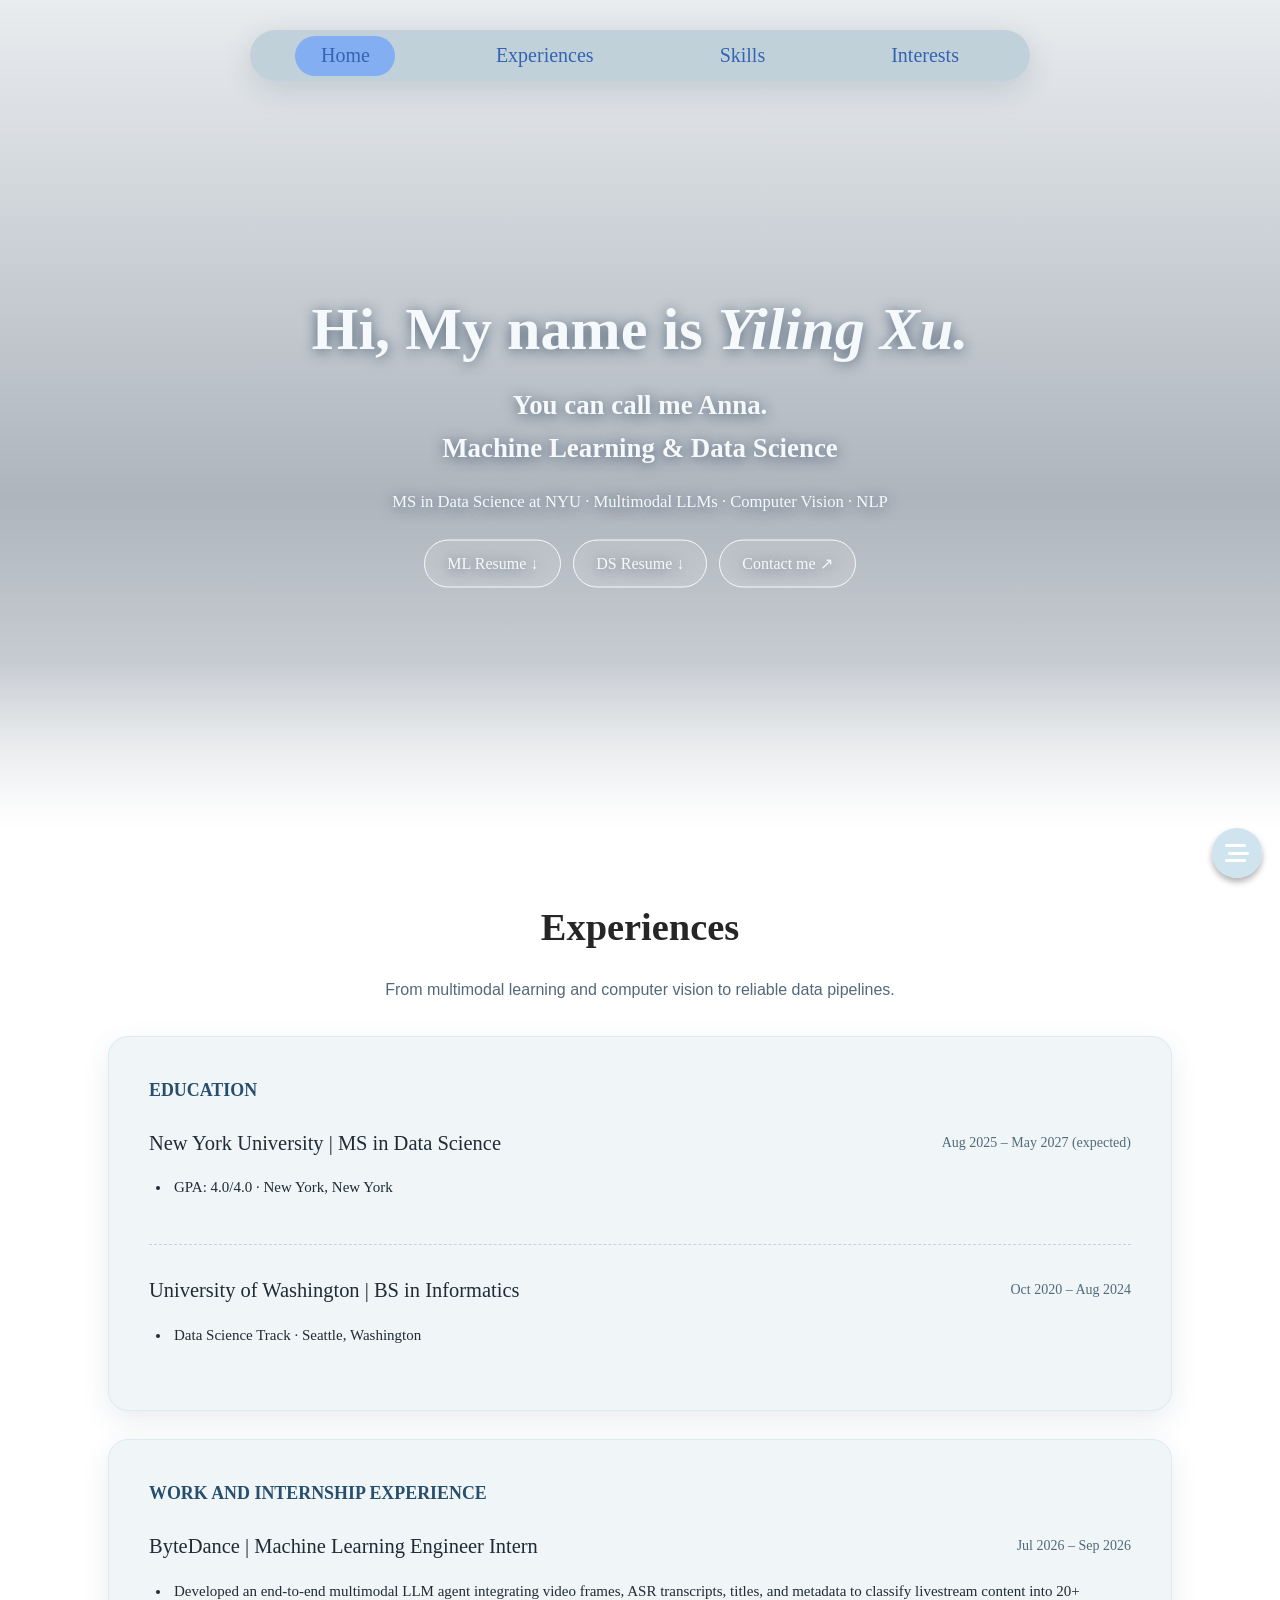
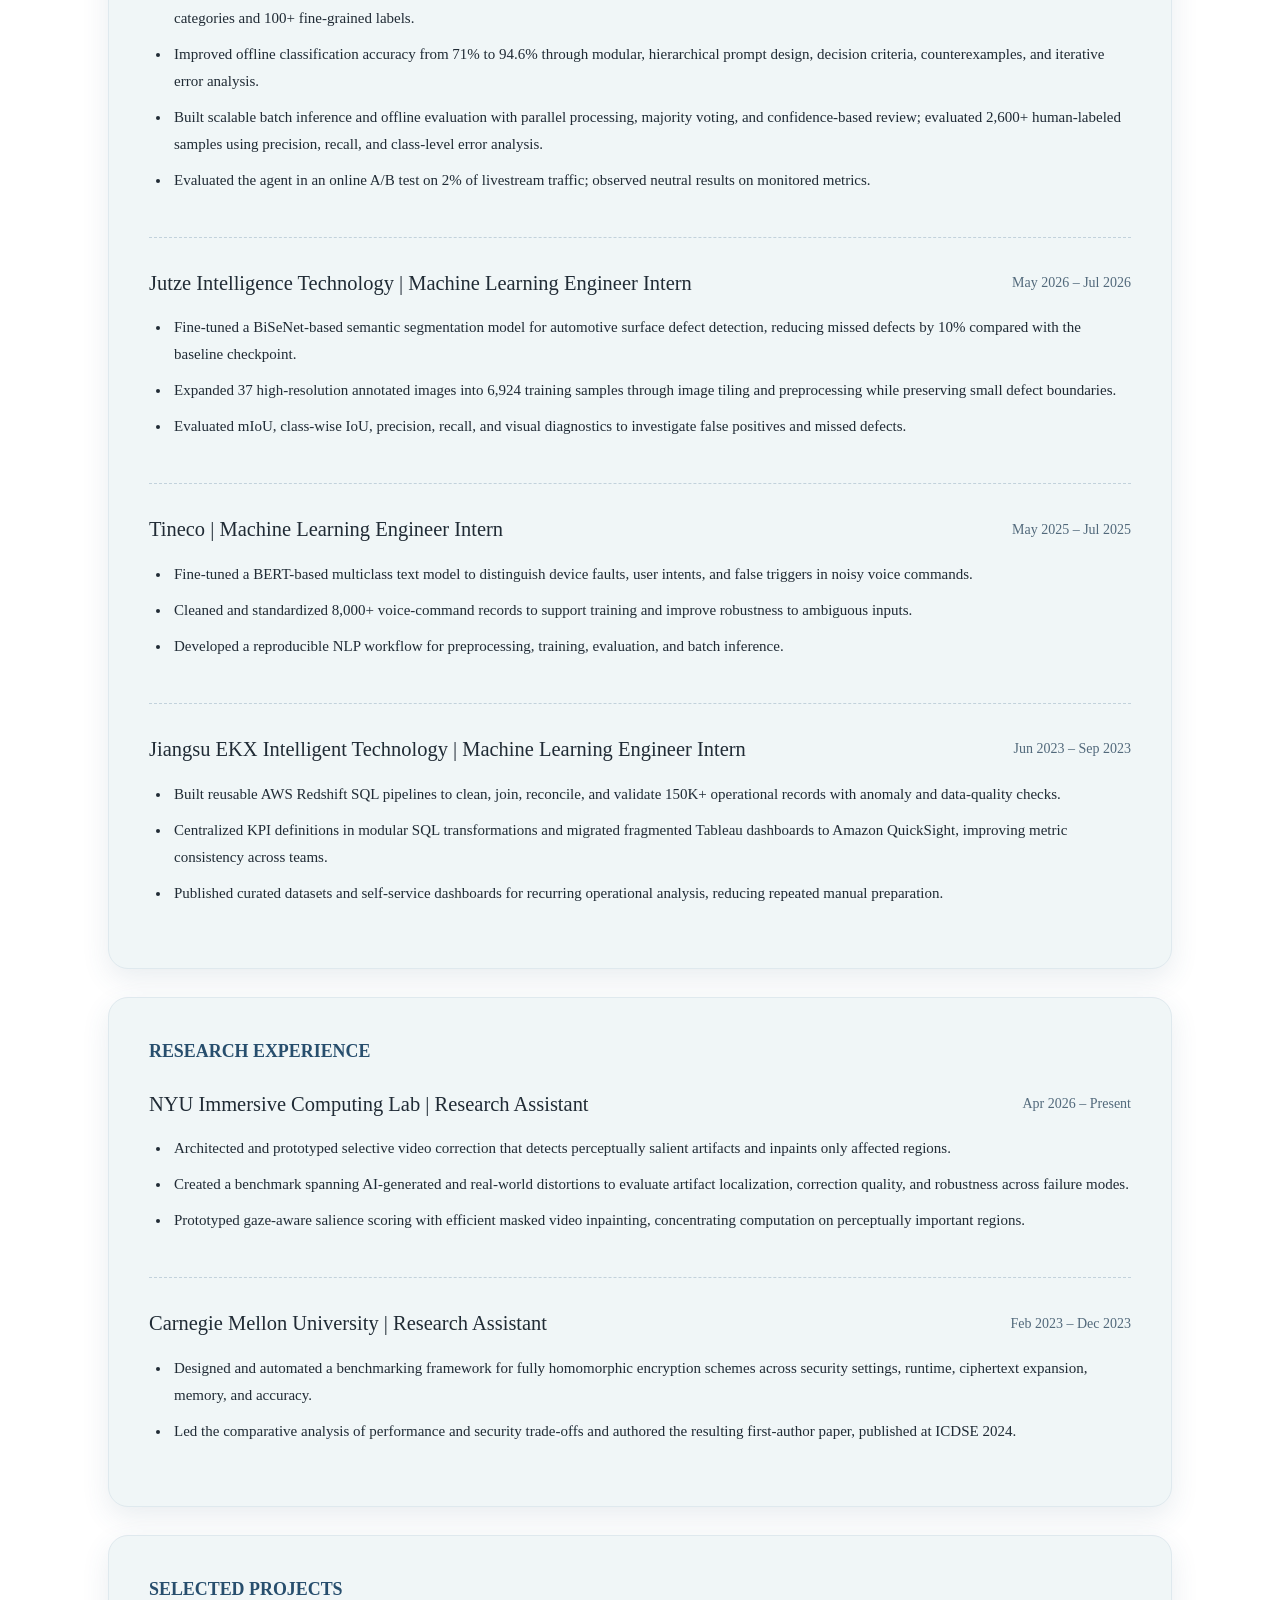
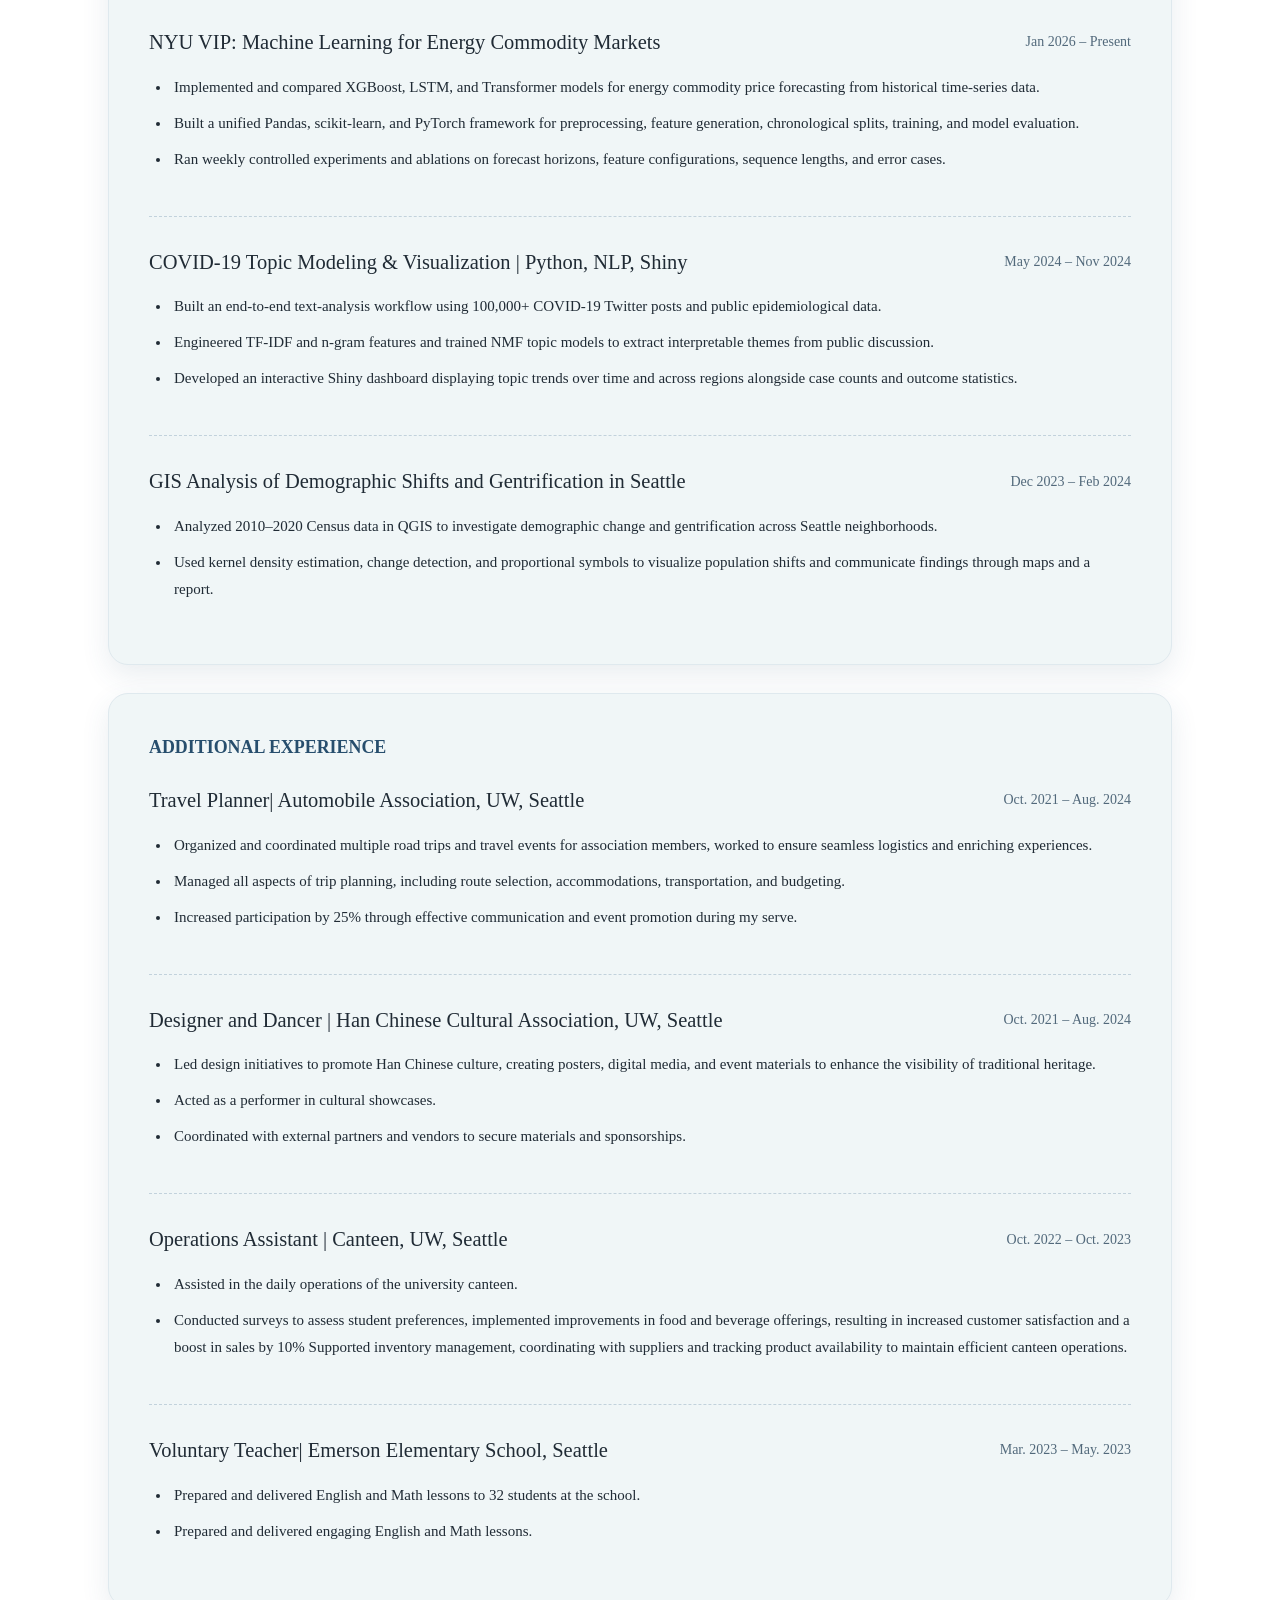
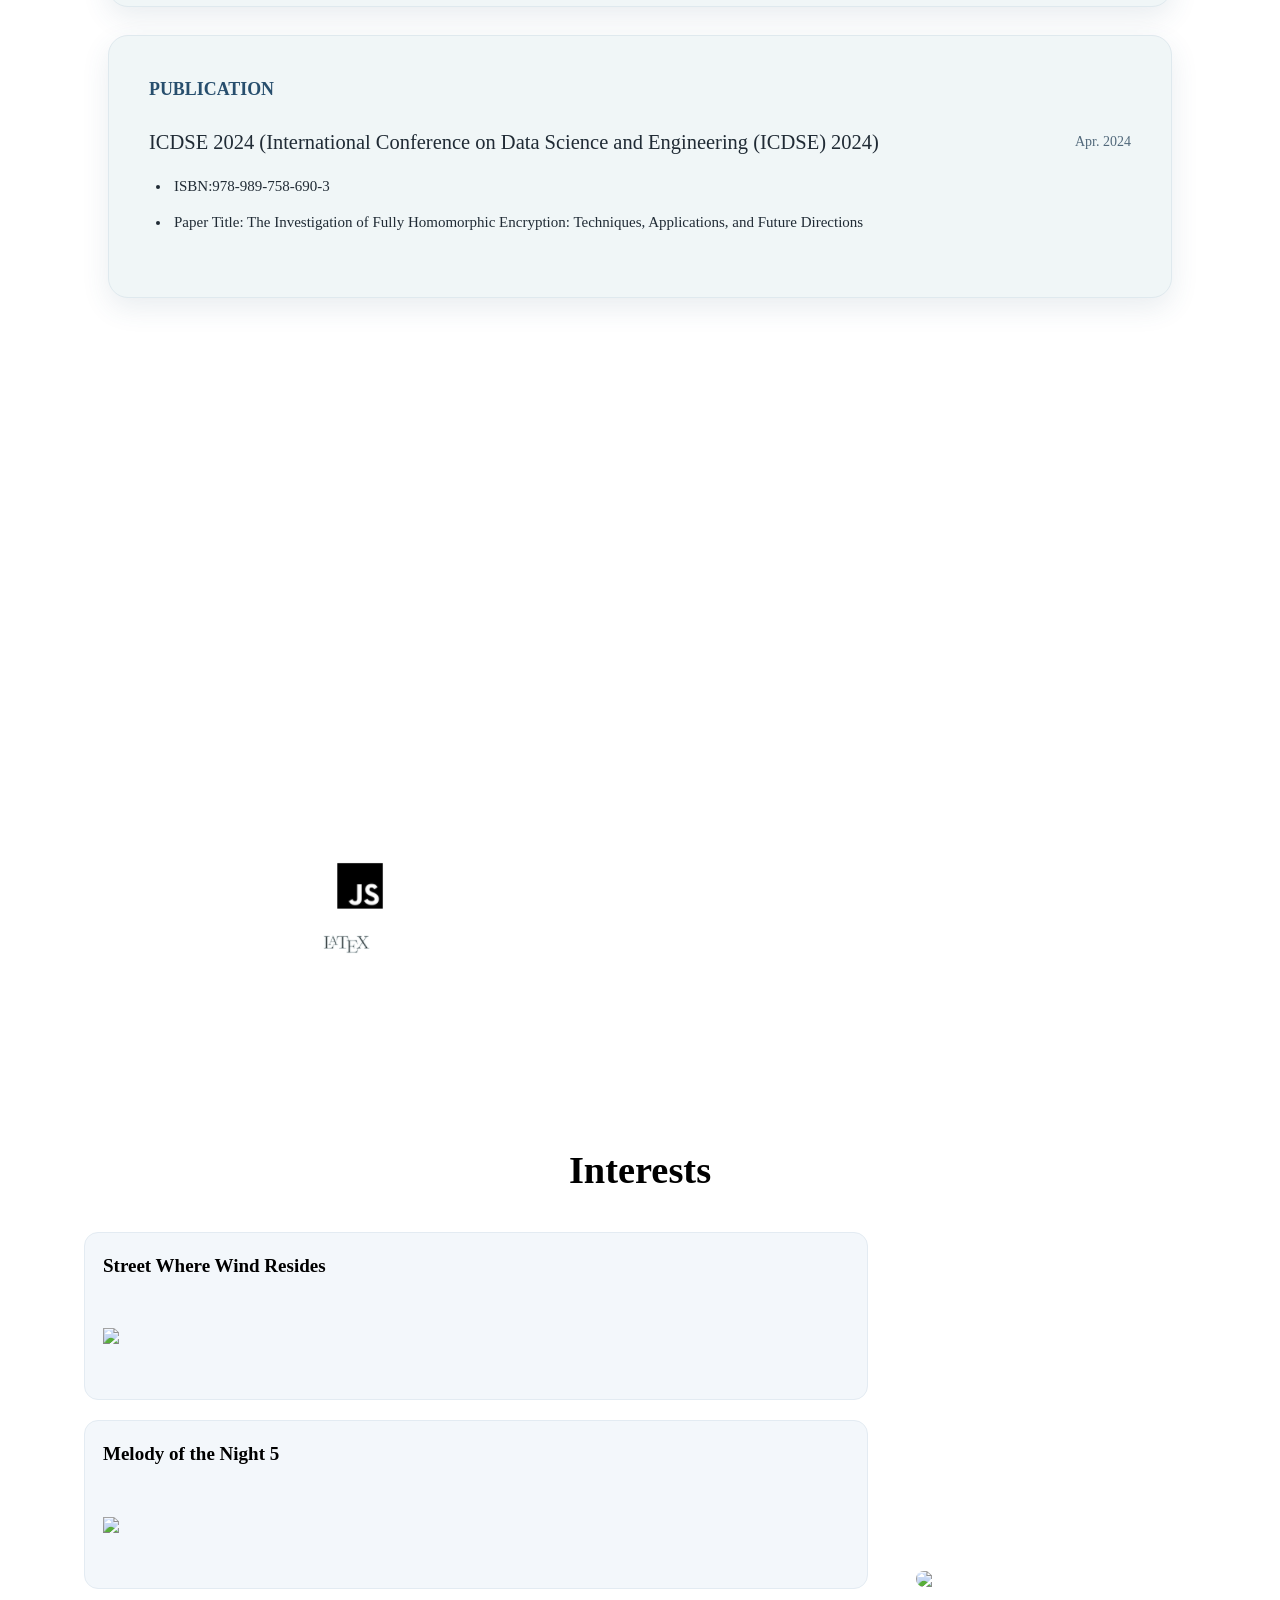
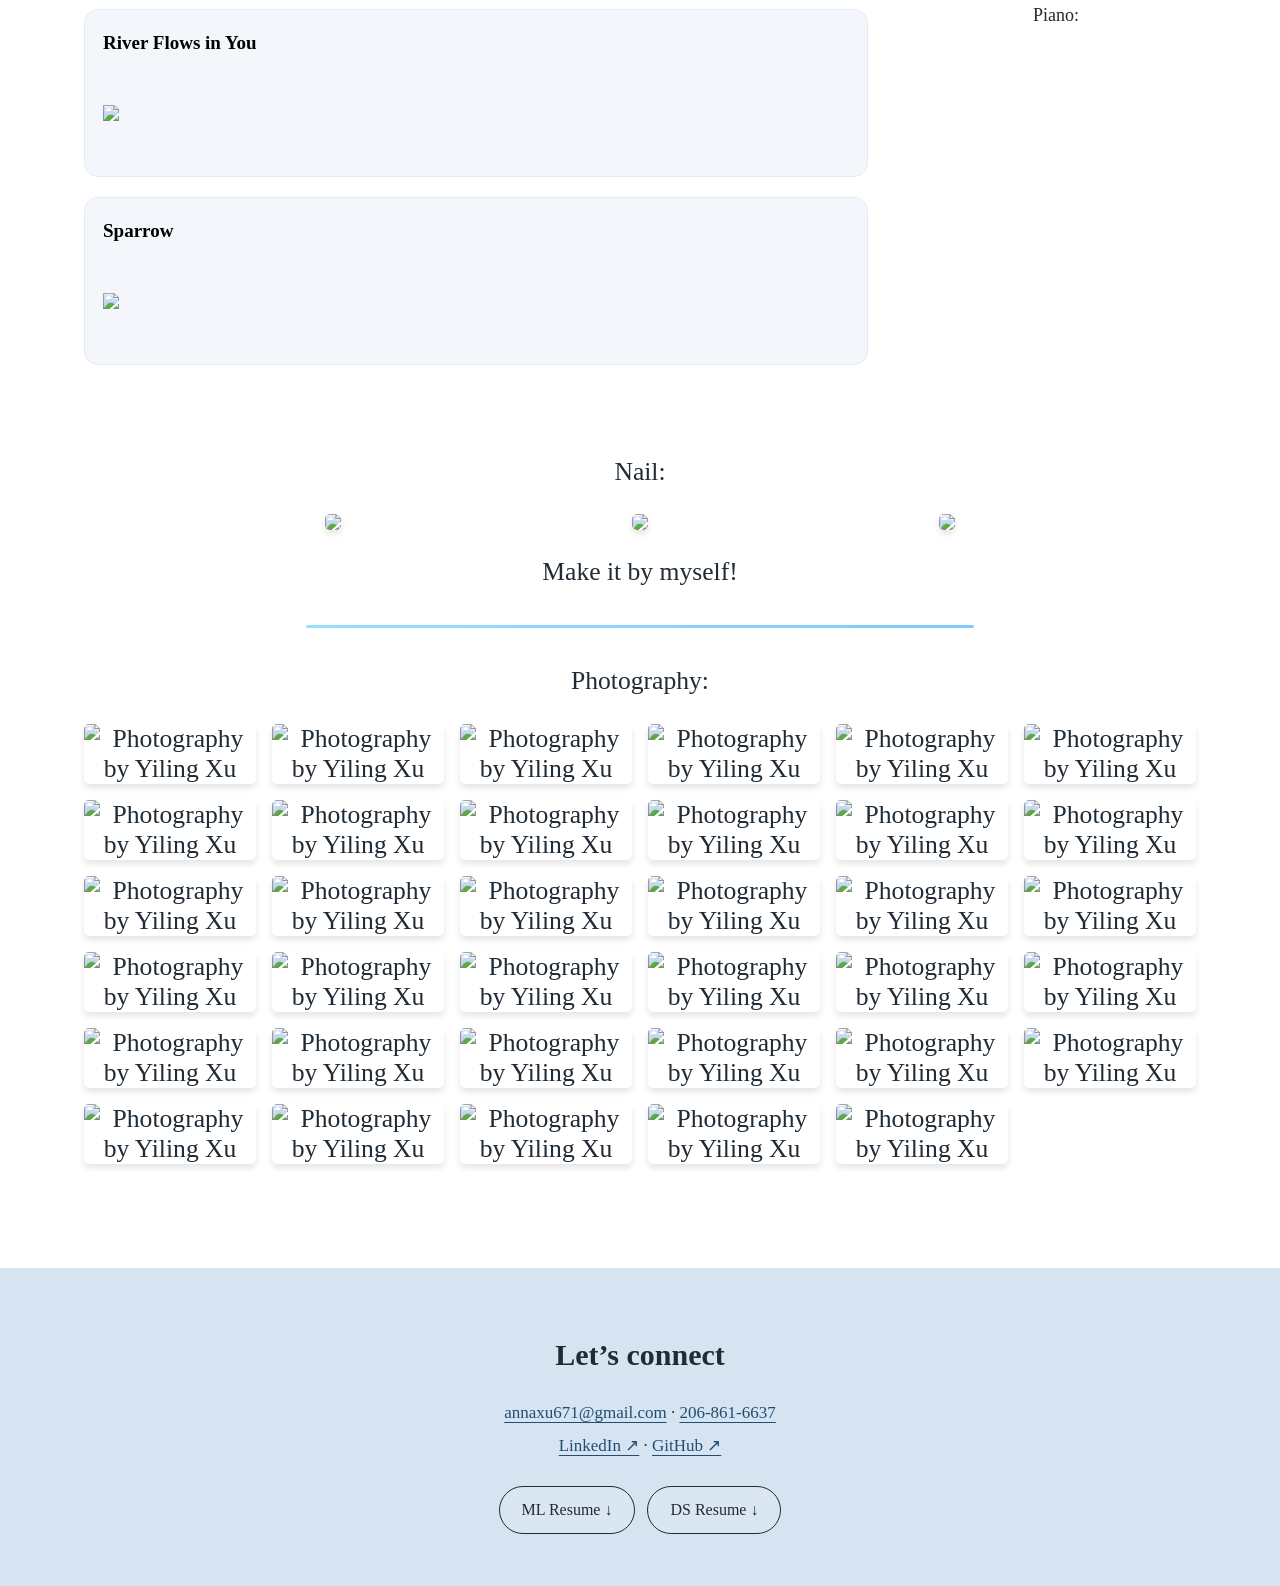
==== index.html @ bee0f888 "Publish updated portfolio with ML and DS resumes" ====
<!doctype html><html lang="en"><head><meta charset="UTF-8"><title>Yiling Xu | Machine Learning &amp; Data Science</title><meta name="viewport" content="width=device-width,initial-scale=1"><meta name="description" content="Yiling (Anna) Xu — NYU MS Data Science student working on multimodal LLM agents, computer vision, NLP, and data science."><link rel="stylesheet" href="https://cdnjs.cloudflare.com/ajax/libs/font-awesome/6.4.0/css/all.min.css"><script defer="defer" src="./static/js/main.28ba50c6.js"></script><link href="./static/css/main.a0531b2d.css" rel="stylesheet"></head><body><div class="Top" id="Home"><ul id="bar"><li class="slide1"></li><li class="slide2"></li><li><a href="#Home">Home</a></li><li><a href="#Experience">Experiences</a></li><li><a href="#Skills">Skills</a></li><li><a href="#Interest">Interests</a></li></ul><div id="intro"><h1>Hi, My name is <i>Yiling Xu.</i></h1><h3>You can call me Anna.<br>Machine Learning &amp; Data Science</h3><p class="intro-summary">MS in Data Science at NYU · Multimodal LLMs · Computer Vision · NLP</p><div class="resume-actions"><a href="resumes/Yiling-Xu-ML-Resume.pdf" download>ML Resume ↓</a> <a href="resumes/Yiling-Xu-DS-Resume.pdf" download>DS Resume ↓</a> <a href="mailto:annaxu671@gmail.com">Contact me ↗</a></div></div></div><div class="floating-sidebar"><div class="toggle-button" id="toggle-button"><i class="fa-solid fa-bars-staggered"></i></div><div class="sidebar-content" id="sidebar-content"><ul><li><a href="#Interest"><i class="fa-solid fa-music"></i></a></li><li><a href="#Skills"><i class="fa-solid fa-code"></i></a></li><li><a href="#Experience"><i class="fa-solid fa-laptop-file"></i></a></li><li><a href="#Home"><i class="fa-solid fa-house"></i></a></li></ul></div></div><div id="Experience"><h1>Experiences</h1><p class="section-intro">From multimodal learning and computer vision to reliable data pipelines.</p><div id="content"><div class="E" id="Education"><h3>EDUCATION</h3><h4>New York University | MS in Data Science<span class="entry-date">Aug 2025 – May 2027 (expected)</span></h4><ul><li>GPA: 4.0/4.0 · New York, New York</li></ul><hr><h4>University of Washington | BS in Informatics<span class="entry-date">Oct 2020 – Aug 2024</span></h4><ul><li>Data Science Track · Seattle, Washington</li></ul></div><div class="E"><h3>WORK AND INTERNSHIP EXPERIENCE</h3><h4>ByteDance | Machine Learning Engineer Intern<span class="entry-date">Jul 2026 – Sep 2026</span></h4><ul><li>Developed an end-to-end multimodal LLM agent integrating video frames, ASR transcripts, titles, and metadata to classify livestream content into 20+ categories and 100+ fine-grained labels.</li><li>Improved offline classification accuracy from 71% to 94.6% through modular, hierarchical prompt design, decision criteria, counterexamples, and iterative error analysis.</li><li>Built scalable batch inference and offline evaluation with parallel processing, majority voting, and confidence-based review; evaluated 2,600+ human-labeled samples using precision, recall, and class-level error analysis.</li><li>Evaluated the agent in an online A/B test on 2% of livestream traffic; observed neutral results on monitored metrics.</li></ul><hr><h4>Jutze Intelligence Technology | Machine Learning Engineer Intern<span class="entry-date">May 2026 – Jul 2026</span></h4><ul><li>Fine-tuned a BiSeNet-based semantic segmentation model for automotive surface defect detection, reducing missed defects by 10% compared with the baseline checkpoint.</li><li>Expanded 37 high-resolution annotated images into 6,924 training samples through image tiling and preprocessing while preserving small defect boundaries.</li><li>Evaluated mIoU, class-wise IoU, precision, recall, and visual diagnostics to investigate false positives and missed defects.</li></ul><hr><h4>Tineco | Machine Learning Engineer Intern<span class="entry-date">May 2025 – Jul 2025</span></h4><ul><li>Fine-tuned a BERT-based multiclass text model to distinguish device faults, user intents, and false triggers in noisy voice commands.</li><li>Cleaned and standardized 8,000+ voice-command records to support training and improve robustness to ambiguous inputs.</li><li>Developed a reproducible NLP workflow for preprocessing, training, evaluation, and batch inference.</li></ul><hr><h4>Jiangsu EKX Intelligent Technology | Machine Learning Engineer Intern<span class="entry-date">Jun 2023 – Sep 2023</span></h4><ul><li>Built reusable AWS Redshift SQL pipelines to clean, join, reconcile, and validate 150K+ operational records with anomaly and data-quality checks.</li><li>Centralized KPI definitions in modular SQL transformations and migrated fragmented Tableau dashboards to Amazon QuickSight, improving metric consistency across teams.</li><li>Published curated datasets and self-service dashboards for recurring operational analysis, reducing repeated manual preparation.</li></ul></div><div class="E"><h3>RESEARCH EXPERIENCE</h3><h4>NYU Immersive Computing Lab | Research Assistant<span class="entry-date">Apr 2026 – Present</span></h4><ul><li>Architected and prototyped selective video correction that detects perceptually salient artifacts and inpaints only affected regions.</li><li>Created a benchmark spanning AI-generated and real-world distortions to evaluate artifact localization, correction quality, and robustness across failure modes.</li><li>Prototyped gaze-aware salience scoring with efficient masked video inpainting, concentrating computation on perceptually important regions.</li></ul><hr><h4>Carnegie Mellon University | Research Assistant<span class="entry-date">Feb 2023 – Dec 2023</span></h4><ul><li>Designed and automated a benchmarking framework for fully homomorphic encryption schemes across security settings, runtime, ciphertext expansion, memory, and accuracy.</li><li>Led the comparative analysis of performance and security trade-offs and authored the resulting first-author paper, published at ICDSE 2024.</li></ul></div><div class="E" id="Projects"><h3>SELECTED PROJECTS</h3><h4>NYU VIP: Machine Learning for Energy Commodity Markets<span class="entry-date">Jan 2026 – Present</span></h4><ul><li>Implemented and compared XGBoost, LSTM, and Transformer models for energy commodity price forecasting from historical time-series data.</li><li>Built a unified Pandas, scikit-learn, and PyTorch framework for preprocessing, feature generation, chronological splits, training, and model evaluation.</li><li>Ran weekly controlled experiments and ablations on forecast horizons, feature configurations, sequence lengths, and error cases.</li></ul><hr><h4>COVID-19 Topic Modeling &amp; Visualization | Python, NLP, Shiny<span class="entry-date">May 2024 – Nov 2024</span></h4><ul><li>Built an end-to-end text-analysis workflow using 100,000+ COVID-19 Twitter posts and public epidemiological data.</li><li>Engineered TF-IDF and n-gram features and trained NMF topic models to extract interpretable themes from public discussion.</li><li>Developed an interactive Shiny dashboard displaying topic trends over time and across regions alongside case counts and outcome statistics.</li></ul><hr><h4>GIS Analysis of Demographic Shifts and Gentrification in Seattle<span class="entry-date">Dec 2023 – Feb 2024</span></h4><ul><li>Analyzed 2010–2020 Census data in QGIS to investigate demographic change and gentrification across Seattle neighborhoods.</li><li>Used kernel density estimation, change detection, and proportional symbols to visualize population shifts and communicate findings through maps and a report.</li></ul></div><div class="E"><h3>ADDITIONAL EXPERIENCE</h3><h4>Travel Planner| Automobile Association, UW, Seattle<p>​Oct. 2021 – Aug. 2024</p></h4><ul><li>Organized and coordinated multiple road trips and travel events for association members, worked to ensure seamless logistics and enriching experiences.</li><li>Managed all aspects of trip planning, including route selection, accommodations, transportation, and budgeting.</li><li>Increased participation by 25% through effective communication and event promotion during my serve.</li></ul><hr><h4>Designer and Dancer | Han Chinese Cultural Association, UW, Seattle<p>​Oct. 2021 – Aug. 2024</p></h4><ul><li>Led design initiatives to promote Han Chinese culture, creating posters, digital media, and event materials to enhance the visibility of traditional heritage.</li><li>Acted as a performer in cultural showcases.</li><li>Coordinated with external partners and vendors to secure materials and sponsorships.</li></ul><hr><h4>Operations Assistant | Canteen, UW, Seattle<p>​Oct. 2022 – Oct. 2023</p></h4><ul><li>Assisted in the daily operations of the university canteen.</li><li>Conducted surveys to assess student preferences, implemented improvements in food and beverage offerings, resulting in increased customer satisfaction and a boost in sales by 10% Supported inventory management, coordinating with suppliers and tracking product availability to maintain efficient canteen operations.</li></ul><hr><h4>Voluntary Teacher| Emerson Elementary School, Seattle<p>​Mar. 2023 – May. 2023</p></h4><ul><li>Prepared and delivered English and Math lessons to 32 students at the school.</li><li>Prepared and delivered engaging English and Math lessons.</li></ul></div><div class="E"><h3>PUBLICATION</h3><h4>ICDSE 2024 (International Conference on Data Science and Engineering (ICDSE) 2024)<p>Apr. 2024</p></h4><ul><li>ISBN:978-989-758-690-3</li><li>Paper Title: The Investigation of Fully Homomorphic Encryption: Techniques, Applications, and Future Directions</li></ul></div></div></div><div id="Skills"><h1>Skills</h1><div id="three-canvas-container"><div id="three-canvas-renderer"></div><div id="text-container"><p>Programming</p><p class="skill-values">Python, SQL, Java, C++, R, MATLAB, JavaScript/TypeScript, HTML, LaTeX</p><p>Machine Learning &amp; AI</p><p class="skill-values">PyTorch, XGBoost, Transformers, BERT, NLP, Multimodal LLMs, LLM Agents, Fine-tuning, Computer Vision, Time-Series Forecasting</p><p>Data Science &amp; Evaluation</p><p class="skill-values">Pandas, NumPy, scikit-learn, Feature Engineering, Model Evaluation, A/B Testing, Jupyter</p><p>Platforms &amp; Tools</p><p class="skill-values">AWS Redshift, MySQL, MongoDB, Tableau, Amazon QuickSight, Weights &amp; Biases, Git, Linux, QGIS</p></div></div></div><div id="Interest"><h1>Interests</h1><div class="Piano"><div class="audio-container"><div class="audio"><h1>Street Where Wind Resides</h1><div class="track"><img src="play.png" class="playBtn" data-audio="media/风居住的街道.mp3"><div class="waveform"></div></div></div><div class="audio"><h1>Melody of the Night 5</h1><div class="track"><img src="play.png" class="playBtn" data-audio="media/夜的钢琴曲5.mp3"><div class="waveform"></div></div></div><div class="audio"><h1>River Flows in You</h1><div class="track"><img src="play.png" class="playBtn" data-audio="media/River Flows in You.mp3"><div class="waveform"></div></div></div><div class="audio"><h1>Sparrow</h1><div class="track"><img src="play.png" class="playBtn" data-audio="media/麻雀.mp3"><div class="waveform"></div></div></div></div><p><img src="Piano.png" class="pi"> Piano:</p></div><div class="Nail"><p>Nail:</p><ul><li><img src="Nail.JPG"></li><li><img src="Nail2.JPG"></li><li><img src="Nail1.JPG"></li></ul><p>Make it by myself!</p></div><hr><div class="Photography"><p>Photography:</p><ul id="photoset"><li><img src="photoset/1.jpg" alt="Photography by Yiling Xu" loading="lazy"></li><li><img src="photoset/2.jpg" alt="Photography by Yiling Xu" loading="lazy"></li><li><img src="photoset/4.jpg" alt="Photography by Yiling Xu" loading="lazy"></li><li><img src="photoset/5.jpg" alt="Photography by Yiling Xu" loading="lazy"></li><li><img src="photoset/6.jpg" alt="Photography by Yiling Xu" loading="lazy"></li><li><img src="photoset/8.jpg" alt="Photography by Yiling Xu" loading="lazy"></li><li><img src="photoset/9.jpg" alt="Photography by Yiling Xu" loading="lazy"></li><li><img src="photoset/10.jpg" alt="Photography by Yiling Xu" loading="lazy"></li><li><img src="photoset/11.jpg" alt="Photography by Yiling Xu" loading="lazy"></li><li><img src="photoset/12.jpg" alt="Photography by Yiling Xu" loading="lazy"></li><li><img src="photoset/13.jpg" alt="Photography by Yiling Xu" loading="lazy"></li><li><img src="photoset/14.jpg" alt="Photography by Yiling Xu" loading="lazy"></li><li><img src="photoset/15.jpg" alt="Photography by Yiling Xu" loading="lazy"></li><li><img src="photoset/17.jpg" alt="Photography by Yiling Xu" loading="lazy"></li><li><img src="photoset/18.jpg" alt="Photography by Yiling Xu" loading="lazy"></li><li><img src="photoset/19.jpg" alt="Photography by Yiling Xu" loading="lazy"></li><li><img src="photoset/20.jpg" alt="Photography by Yiling Xu" loading="lazy"></li><li><img src="photoset/23.jpg" alt="Photography by Yiling Xu" loading="lazy"></li><li><img src="photoset/24.jpg" alt="Photography by Yiling Xu" loading="lazy"></li><li><img src="photoset/26.jpg" alt="Photography by Yiling Xu" loading="lazy"></li><li><img src="photoset/29.jpg" alt="Photography by Yiling Xu" loading="lazy"></li><li><img src="photoset/30.jpg" alt="Photography by Yiling Xu" loading="lazy"></li><li><img src="photoset/31.jpg" alt="Photography by Yiling Xu" loading="lazy"></li><li><img src="photoset/32.jpg" alt="Photography by Yiling Xu" loading="lazy"></li><li><img src="photoset/33.jpg" alt="Photography by Yiling Xu" loading="lazy"></li><li><img src="photoset/34.jpg" alt="Photography by Yiling Xu" loading="lazy"></li><li><img src="photoset/35.jpg" alt="Photography by Yiling Xu" loading="lazy"></li><li><img src="photoset/36.jpg" alt="Photography by Yiling Xu" loading="lazy"></li><li><img src="photoset/3.jpg" alt="Photography by Yiling Xu" loading="lazy"></li><li><img src="photoset/7.jpg" alt="Photography by Yiling Xu" loading="lazy"></li><li><img src="photoset/16.jpg" alt="Photography by Yiling Xu" loading="lazy"></li><li><img src="photoset/22.jpg" alt="Photography by Yiling Xu" loading="lazy"></li><li><img src="photoset/25.jpg" alt="Photography by Yiling Xu" loading="lazy"></li><li><img src="photoset/27.jpg" alt="Photography by Yiling Xu" loading="lazy"></li><li><img src="photoset/28.jpeg" alt="Photography by Yiling Xu" loading="lazy"></li></ul></div></div><footer id="Contact"><h1>Let’s connect</h1><p><a href="mailto:annaxu671@gmail.com">annaxu671@gmail.com</a> · <a href="tel:+12068616637">206-861-6637</a></p><p><a href="https://linkedin.com/in/yiling-xu-3b525a338" target="_blank" rel="noopener noreferrer">LinkedIn ↗</a> · <a href="https://github.com/AnnaXu6" target="_blank" rel="noopener noreferrer">GitHub ↗</a></p><div class="resume-actions"><a href="resumes/Yiling-Xu-ML-Resume.pdf" download>ML Resume ↓</a><a href="resumes/Yiling-Xu-DS-Resume.pdf" download>DS Resume ↓</a></div></footer></body></html>
---- static/css/main.a0531b2d.css ----
@font-face{font-family:PortfolioDisplay;src:url(../../static/media/%E4%BC%98%E8%AE%BE%E6%A0%87%E9%A2%98%E9%BB%91.ccdd188b73ad41f90e61.ttf) format("truetype")}@media (min-width:768px){#bar li a{font-size:16px;padding:5px}}@media (min-width:1024px){#bar li a{font-size:30px;padding:5px 45px}}@media (max-width:500px){.Piano{align-items:center;flex-direction:column}}@keyframes animate-gradient{0%{background-position:0 50%}50%{background-position:100% 50%}to{background-position:0 50%}}@media (max-width:768px){.sidebar-content{width:150px}.toggle-button{height:50px;width:50px}.toggle-button i{font-size:20px}}@media (max-width:480px){.sidebar-content{width:120px}.toggle-button{height:40px;width:40px}.toggle-button i{font-size:18px}}body{-webkit-font-smoothing:antialiased;-moz-osx-font-smoothing:grayscale;font-family:-apple-system,BlinkMacSystemFont,Segoe UI,Roboto,Oxygen,Ubuntu,Cantarell,Fira Sans,Droid Sans,Helvetica Neue,sans-serif}*,body{margin:0}*{box-sizing:border-box;padding:0}.Top{background-image:url(../../static/media/background.231e7e45876b669381fc.jpeg);background-size:cover;filter:blur(0);height:100vh;mask-image:linear-gradient(180deg,#000 80%,#0000);-webkit-mask-image:linear-gradient(180deg,#000 80%,#0000);overflow:hidden;transition:filter .5s ease-out;z-index:5}#bar,.Top{align-items:center;display:flex;justify-content:space-around;position:relative}#bar{background:rgba(191,207,217,.911);border:none;border-radius:10em;box-shadow:20px 40px 40px #686868a3;list-style:none;margin-top:-15%;padding:5px;width:60%}#bar li a{border:none;color:#3364b3;display:inline-block;font:500 calc(8px + 1vw) PortfolioDisplay;outline:none;padding:calc(5px + .1vw) calc(3px + .5vw);position:relative;text-decoration:none;z-index:3}.slide1,.slide2{border-radius:10em;display:inline-block;height:40px;position:absolute;transition:all .6s cubic-bezier(.23,1,.32,1.05)}.slide1{background-color:#84aef2;z-index:2}.slide2{background-color:#aabeff80;box-shadow:inset 0 0 20px #ffffffaa;opacity:0;z-index:1}.squeeze{transform:scale(.9)}#intro{color:rgba(235,241,242,.807);font-size:10px;font:300 calc(6px + .5vw) Bradley Hand;left:0;overflow:auto;position:absolute;text-align:center;top:calc(48% + 10px);width:100%;z-index:3}.floating-sidebar{left:94%;position:fixed;top:90%;transform:translateY(-50%);z-index:1000}.toggle-button{align-items:center;background-color:#accfe491;border-radius:50%;box-shadow:0 4px 6px #0000004d;color:#fff;cursor:pointer;display:flex;height:60px;justify-content:center;position:relative;transition:background-color .3s ease;width:60px;z-index:1100}.toggle-button i{color:#fff;font-size:24px}.toggle-button.active{transform:translateY(-50%) rotate(90deg)}.toggle-button:hover{background-color:#27465b}.sidebar-content{background-color:#accee4c6;border-radius:30px;height:40vh;left:60px;opacity:0;padding-top:20px;position:absolute;top:0;transform:translateY(-90%) translateX(-100%);transition:opacity .3s ease,visibility .3s ease;visibility:hidden;width:100%;z-index:1000}.sidebar-content.active{opacity:1;visibility:visible}.sidebar-content ul{list-style:none}.sidebar-content ul li{margin:10px 0}.sidebar-content ul li a{color:#fff;display:block;font-family:PortfolioDisplay;font-size:20px;padding:8px 18px;text-decoration:none;transition:background-color .3s ease}.sidebar-content ul li a:hover{background-color:#34495e;border-radius:4px}.floating-sidebar,.sidebar-content{transition:all .3s ease}#Experience{padding:5%}#Experience h1{color:hsla(0,0%,7%,.913);font-family:PortfolioDisplay;font-size:calc(20px + 1vw);padding-bottom:1%;text-align:center}#content{margin-top:3%;padding-bottom:1%}.E{background-color:#e2eeee93;border:none;border-radius:1em;box-shadow:10px 10px 10px #7ea9c7d7;font-family:Georgia;margin-top:2%;padding:2.5%;transition:transform 1s ease-out,opacity 1s ease-out}.E,.E.visible{opacity:1;transform:translateX(0)}.E h3{font-size:calc(10px + .5vw)}.E h4{align-items:center;display:flex;font:300 calc(6px + .5vw) Papyrus;justify-content:space-between;padding:1% 2% 0 0}.E ul{font:300 calc(8px + .5vw) Georgia;line-height:1.5;padding:.5% 3% 1%}hr{border-top:1px dashed hsla(180,2%,52%,.733)}#Skills{background-color:#84aef280;background-size:cover;filter:blur(0);mask-image:linear-gradient(180deg,#0000 0,#000000f2 20%,#000 40%,#000 60%,#000000f2 80%,#0000);-webkit-mask-image:linear-gradient(180deg,#0000 0,#000000f2 20%,#000 40%,#000 60%,#000000f2 80%,#0000);padding-bottom:6%;padding-top:6%;position:relative;transition:mask-image .5s ease-out,-webkit-mask-image .5s ease-out;z-index:1}#Skills h1{align-items:center;color:#000;font-family:PortfolioDisplay;font-size:calc(20px + 1vw);margin-bottom:1%;text-align:center}#three-canvas-container{align-items:center;display:flex;height:500px;justify-content:space-between;overflow:hidden;position:relative}#text-container{align-items:flex-start;box-sizing:border-box;display:flex;flex-direction:column;font:500 calc(18px + .5vw) PortfolioDisplay;justify-content:center;line-height:1.5;padding:10px;width:40%}#three-canvas-renderer{background-color:#fff0;height:100%;width:60%}#Interest h1{align-items:center;color:#000;font-family:PortfolioDisplay;font-size:calc(20px + 1vw);text-align:center}.Piano{gap:10px;justify-content:space-between;padding-top:1%}.Piano,.Piano .pi{align-items:center;display:flex}.Piano .pi{border-radius:10px;margin-bottom:3%;padding-top:10%;width:calc(225px + 3vw)}.Piano p{font-family:PortfolioDisplay;font-size:calc(7px + 1vw);padding-right:15%;text-align:center}.Piano img{flex-shrink:0;height:auto;width:150px}.Piano img:hover{transform:scale(1.15);transition:transform .3s ease}.Piano .audio-container{display:flex;flex:1 1;flex-direction:column}.audio{background:#fff;border-radius:8px;color:#555;height:100px;max-width:900px;padding:10px;transform:scale(.5);transform-origin:center;width:90%}.track{align-items:center;display:flex;margin-top:10px}.track img{cursor:pointer;margin-right:20px;width:70px}.track div{flex:1 1}.Nail ul{grid-gap:20px;display:grid;grid-template-columns:repeat(auto-fill,minmax(200px,1fr));list-style:none;margin:20px 0;max-width:800px;padding:0;width:100%}.Nail img{border-radius:5px;box-shadow:0 4px 6px #0000001a;height:auto;width:calc(100% - 20px)}.Nail,.Photography{align-items:center;display:flex;flex-direction:column;font-family:PortfolioDisplay;font-size:calc(15px + 1vw);padding:20px;text-align:center}.Photography{margin:0 auto;max-width:1200px}#photoset img{border-radius:5px;box-shadow:0 4px 6px #0000001a;height:auto;width:calc(100% - 10px)}#photoset img:hover{transform:scale(1.5);transition:transform .3s ease}#photoset{grid-gap:10px;display:grid;gap:10px;grid-template-columns:repeat(auto-fill,minmax(150px,1fr));list-style:none;margin:20px 0;padding:0;width:100%}#Interest hr{animation:animate-gradient 3s linear infinite;background:linear-gradient(90deg,#6ed1ffb7,#1588fcb2,#024d8bb7);background-size:500% 100%;border:none;border-radius:15px;height:3px;margin:10px auto;width:60%}footer{background-color:#acbfd6;justify-content:space-between;line-height:1.5;mask-image:linear-gradient(180deg,#0000 0,#000 20%);-webkit-mask-image:linear-gradient(180deg,#0000 0,#000 20%);padding-top:5%;text-align:center;transition:mask-image .5s ease-in,-webkit-mask-image .5s ease-in}footer,footer p strong{font-family:PortfolioDisplay}footer p{font-family:Bradley Hand}html{scroll-padding-top:24px}body{color:#202b35}.Top{background-position:50%;height:92svh;max-height:1100px;min-height:680px}.Top:before{background:linear-gradient(180deg,#15365218,#0c213a55 60%,#0c213a22);content:"";inset:0}#bar,.Top:before{position:absolute}#bar{box-shadow:0 8px 30px #12324a26;margin-top:0;padding:8px;top:30px;width:min(780px,calc(100% - 40px))}#bar li a{font-size:clamp(13px,1.6vw,20px);padding:6px clamp(9px,2vw,26px)}#intro{color:#f6f9fc;overflow:visible;padding:0 24px;text-shadow:0 2px 14px #142c46aa;top:50%;transform:translateY(-40%)}#intro h1{font-size:clamp(32px,4.7vw,68px);line-height:1.25}#intro h3{font-size:clamp(20px,2.1vw,30px);line-height:1.6;margin-top:18px}.intro-summary{font-size:clamp(14px,1.3vw,18px);line-height:1.65;margin:18px auto;max-width:680px}.resume-actions{display:flex;flex-wrap:wrap;gap:12px;justify-content:center;margin:24px auto 12px}.resume-actions a{background:#ffffff18;border:1px solid;border-radius:26px;color:inherit;display:inline-block;font-family:inherit;font-size:16px;line-height:1.5;padding:11px 22px;text-decoration:none}.resume-actions a:hover{background:#d7eaff;color:#193e65;text-shadow:none}#Experience{margin:auto;max-width:1160px;padding:clamp(48px,6vw,88px) clamp(18px,4vw,48px)}#Experience h1,#Interest>h1,#Skills h1{font-size:clamp(28px,3vw,42px);margin-bottom:18px}.section-intro{color:#53697b;font-size:16px;line-height:1.65;margin:0 auto 30px;max-width:620px;text-align:center}.E{background:#f0f6f7;border:1px solid #dfe9ee;border-radius:20px;box-shadow:0 10px 28px #355d771c;margin-top:28px;padding:clamp(22px,3.5vw,40px)}.E h3{color:#274e6d;font-size:clamp(16px,1.4vw,19px);margin-bottom:16px}.E h3,.E h4{line-height:1.5}.E h4{flex-wrap:wrap;font-size:clamp(17px,1.6vw,21px);gap:8px 22px;padding:8px 0}.E h4 p,.entry-date{color:#52697b;font-family:inherit;font-size:14px;line-height:1.6}.E ul{font-size:clamp(15px,1.15vw,17px);line-height:1.8;padding:8px 0 12px 22px}.E li{margin-bottom:9px;padding-left:3px}.E hr{border:0;border-top:1px dashed #c2d2dc;margin:22px 0}#Skills{background:linear-gradient(#fff,#e8effd 20%,#edf3fc 80%,#fff);mask-image:none;-webkit-mask-image:none;padding:72px 24px}#three-canvas-container{gap:36px;height:auto;margin:auto;max-width:1100px;min-height:500px;overflow:visible;width:100%}#three-canvas-renderer{flex-shrink:0;height:460px;width:45%}#text-container{padding:20px 0;width:55%}#text-container>p{font-size:clamp(17px,1.7vw,22px)}#text-container .skill-values{font-family:American Typewriter;font-size:16px;line-height:1.75;margin:8px 0 24px}#Interest{margin:auto;max-width:1160px;padding:56px 24px}.Piano{grid-gap:48px;display:grid;gap:48px;grid-template-columns:minmax(0,1fr) 280px;margin:40px auto 64px;padding:0}.Piano .audio-container{gap:20px;min-width:0}.audio{background:#f3f7fb;border:1px solid #e3ebf2;border-radius:14px;height:auto;max-width:none;padding:18px;transform:none;width:100%}.audio h1{font-size:clamp(15px,1.5vw,19px)!important;line-height:1.6;text-align:left!important}.track{gap:16px}.track img{margin-right:0;width:34px}.track div{min-width:0}.Piano p{font-size:18px;padding:0}.Piano .pi{margin:0 auto 18px;max-width:280px;padding:0;width:100%}.Nail,.Photography{font-size:clamp(20px,2vw,28px);padding:28px 0;width:100%}.Nail ul{gap:20px;grid-template-columns:repeat(3,minmax(0,1fr));max-width:900px}#photoset img,.Nail img{width:100%}#photoset{gap:16px;grid-template-columns:repeat(auto-fit,minmax(160px,1fr));margin-top:28px}#photoset img:hover{transform:scale(1.03)}.floating-sidebar{bottom:22px;left:auto;right:18px;top:auto;transform:none}.toggle-button{height:50px;width:50px}.sidebar-content{left:50px}footer{background:#d6e4f2;mask-image:none;-webkit-mask-image:none;padding:64px 24px 40px}footer h1{font-size:30px;margin-bottom:20px}footer p{font-size:17px;line-height:1.9;overflow-wrap:anywhere}footer a{color:#204e73;text-underline-offset:4px}a:focus-visible{outline:3px solid #2359a6;outline-offset:5px}@media (max-width:800px){.E h4,.entry-date{display:block}.entry-date{margin-top:4px}#three-canvas-container{flex-direction:column;gap:12px}#three-canvas-renderer{height:300px;width:100%}#text-container{max-width:620px;padding:0;width:100%}.Piano{gap:24px;grid-template-columns:minmax(0,1fr) 220px}}@media (max-width:560px){.Top{height:100svh;min-height:660px}#bar{padding:7px 3px;top:22px;width:calc(100% - 24px)}#bar li a{font-size:12px;padding:8px 9px}#intro{padding:0 22px;top:47%}#intro h1{margin:auto;max-width:340px}.intro-summary{max-width:290px}.resume-actions{gap:9px}.resume-actions a{font-size:14px;padding:10px 16px}#Experience{padding:44px 16px}.E{border-radius:16px;padding:22px 18px}.E ul{padding-left:18px}#Skills{padding:40px 22px}#Interest{padding:36px 18px}.Piano{grid-template-columns:minmax(0,1fr)}.Piano>p{margin:auto;max-width:220px}.Nail ul{grid-template-columns:1fr;max-width:320px}#photoset{gap:10px;grid-template-columns:repeat(2,minmax(0,1fr))}.toggle-button{height:44px;width:44px}.floating-sidebar{bottom:16px;right:12px}.sidebar-content{left:44px}}@media (prefers-reduced-motion:reduce){*,:after,:before{animation:none!important;transition:none!important}}
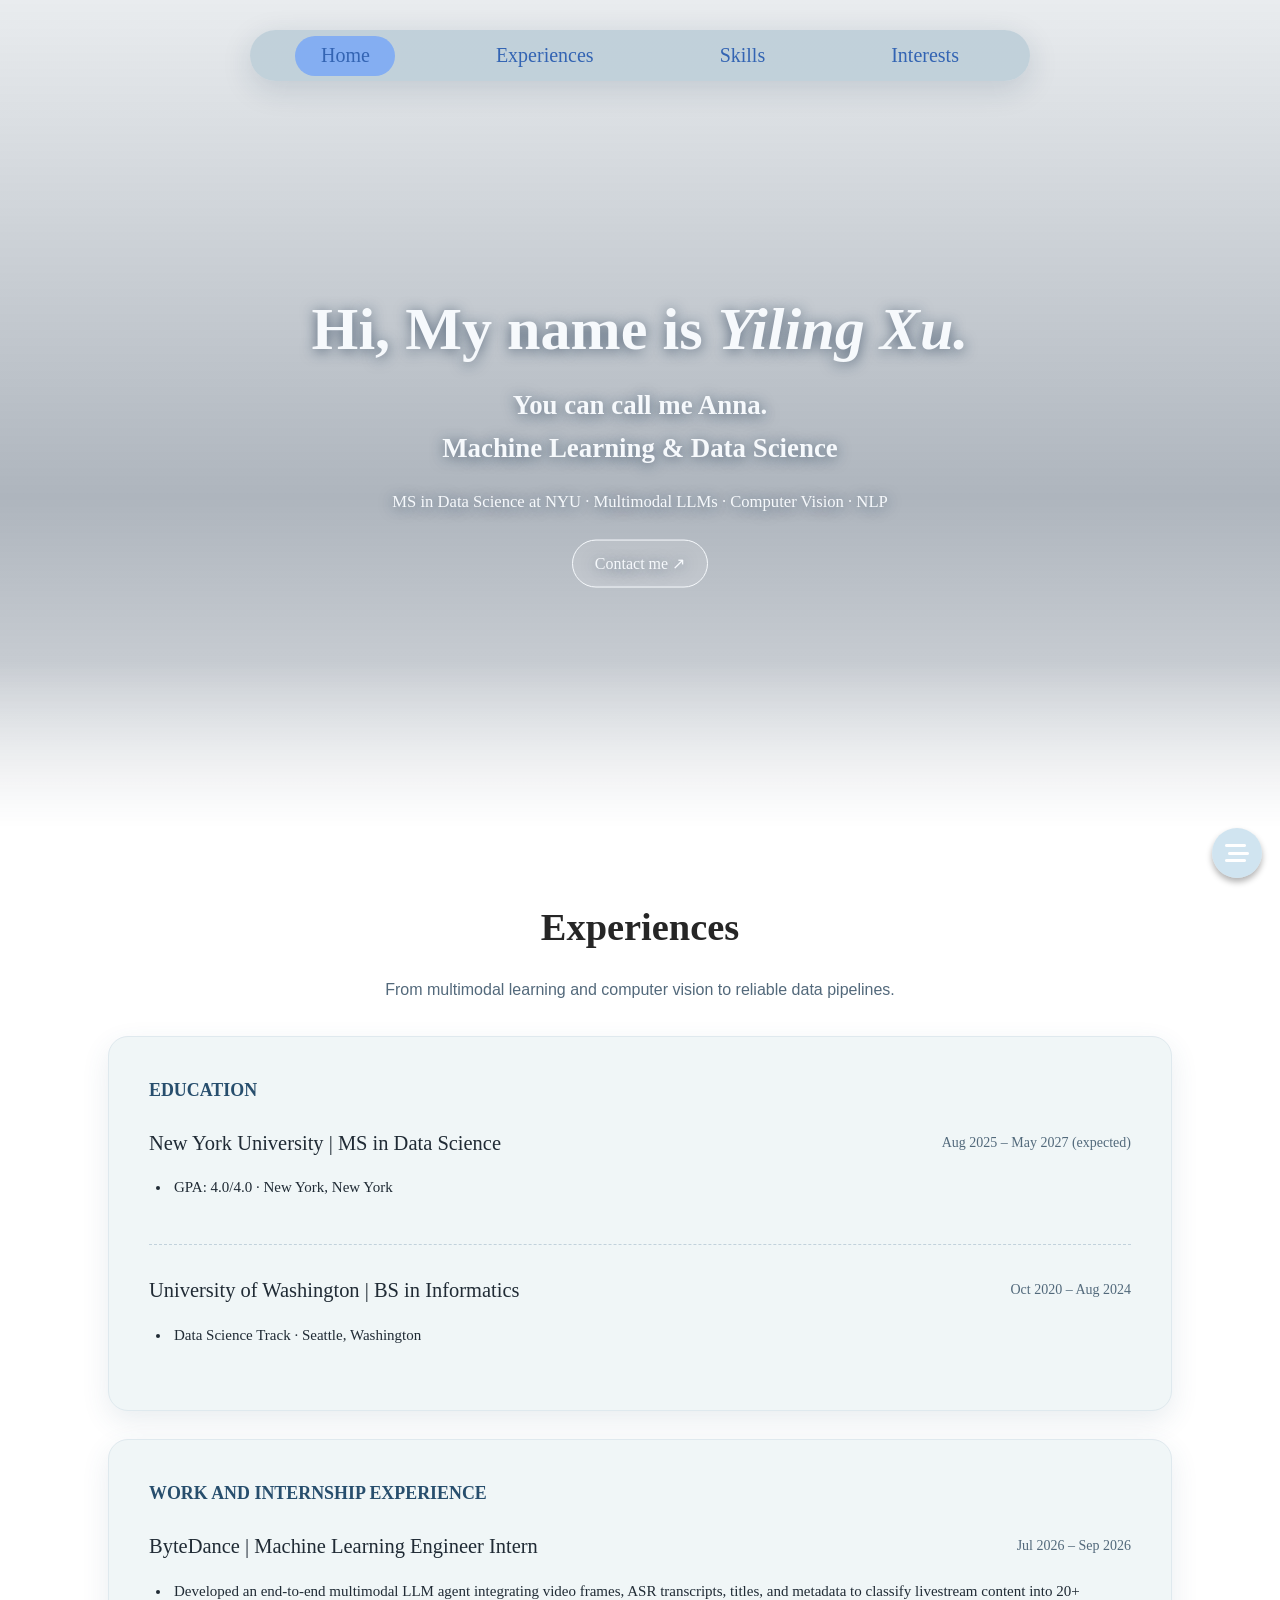
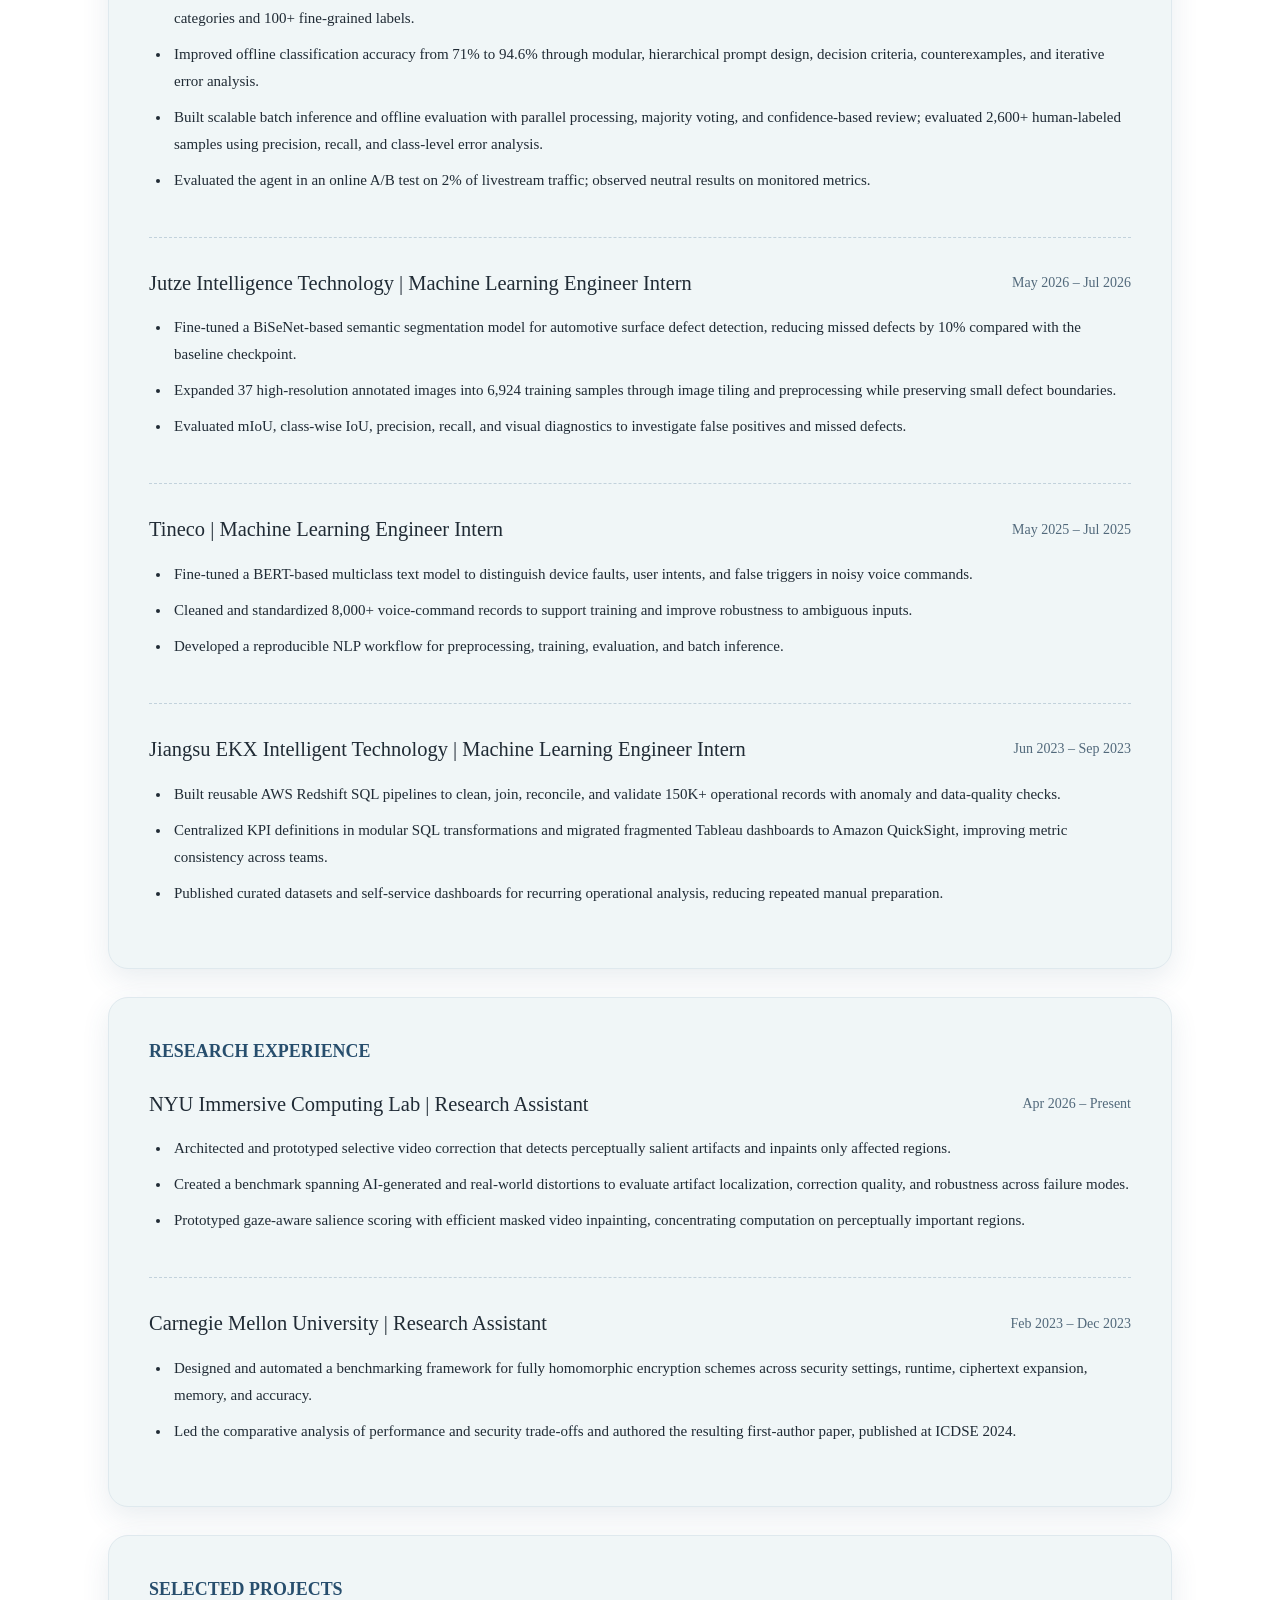
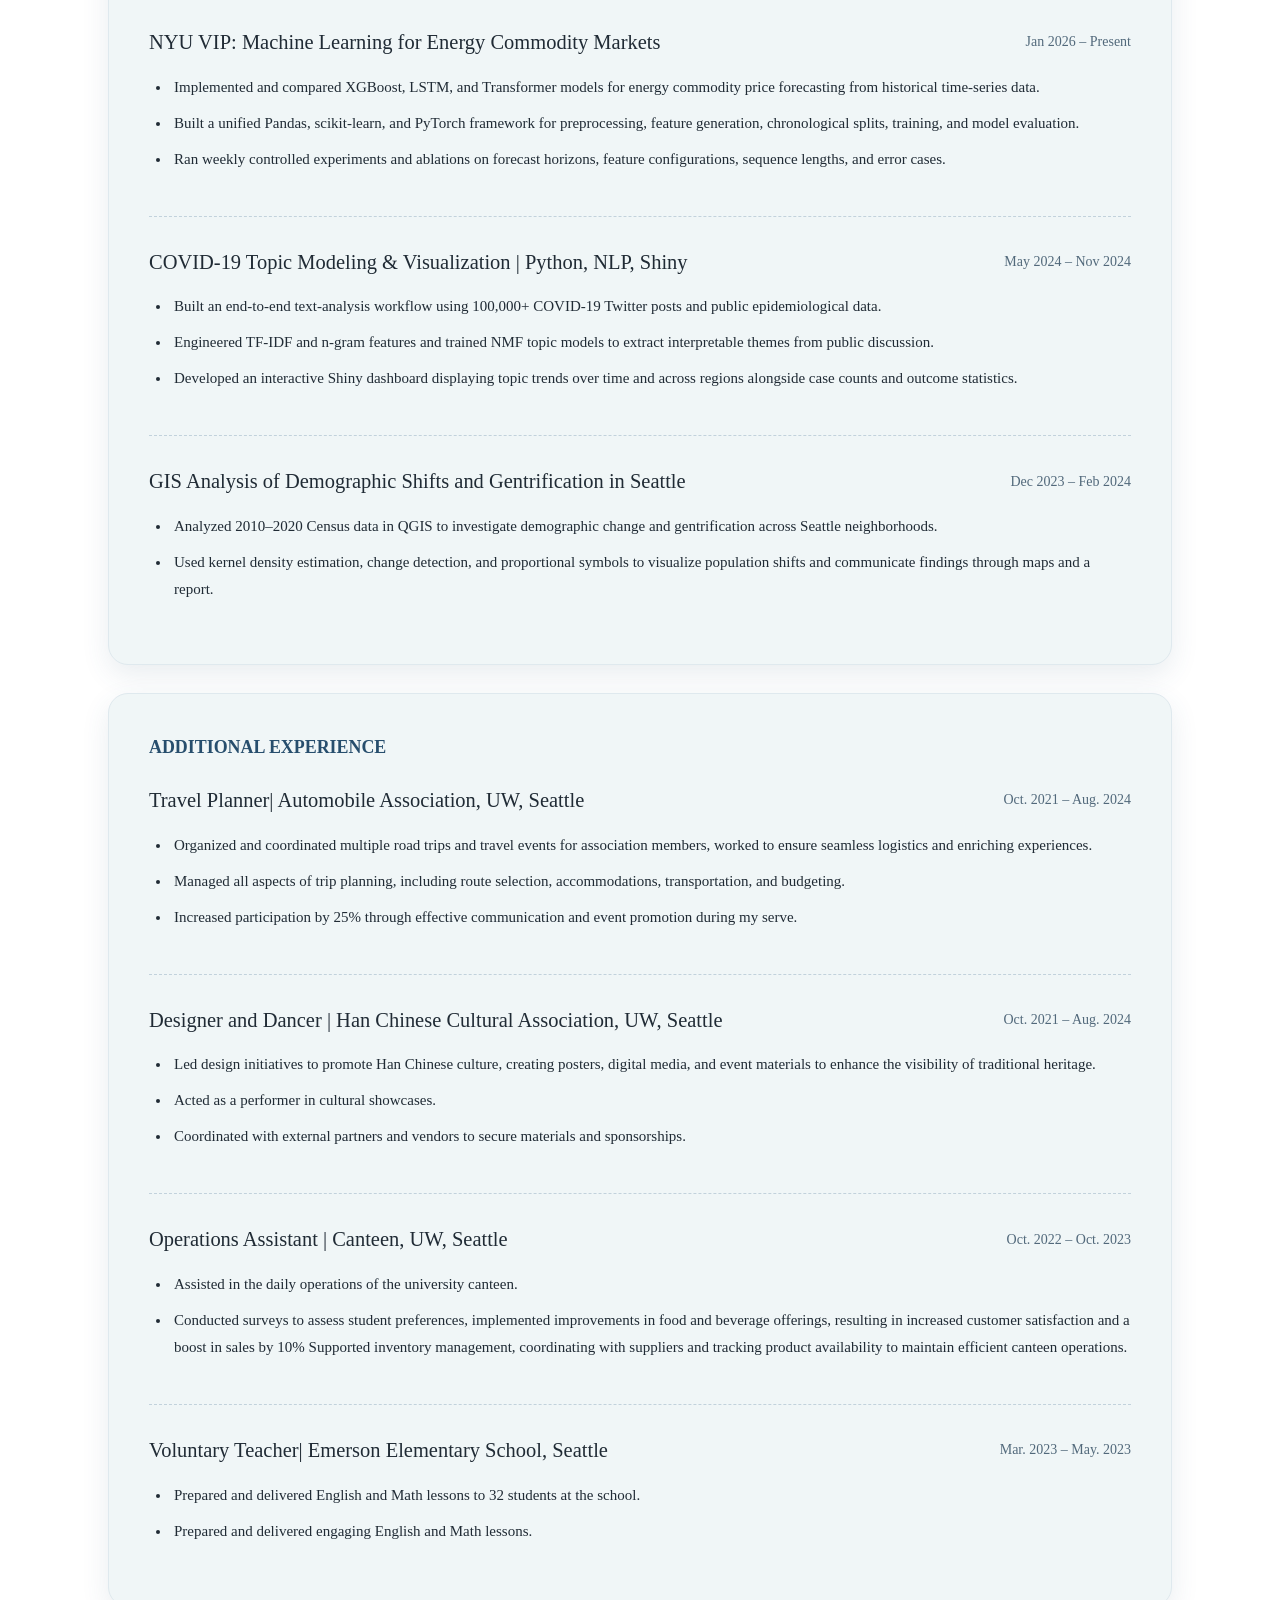
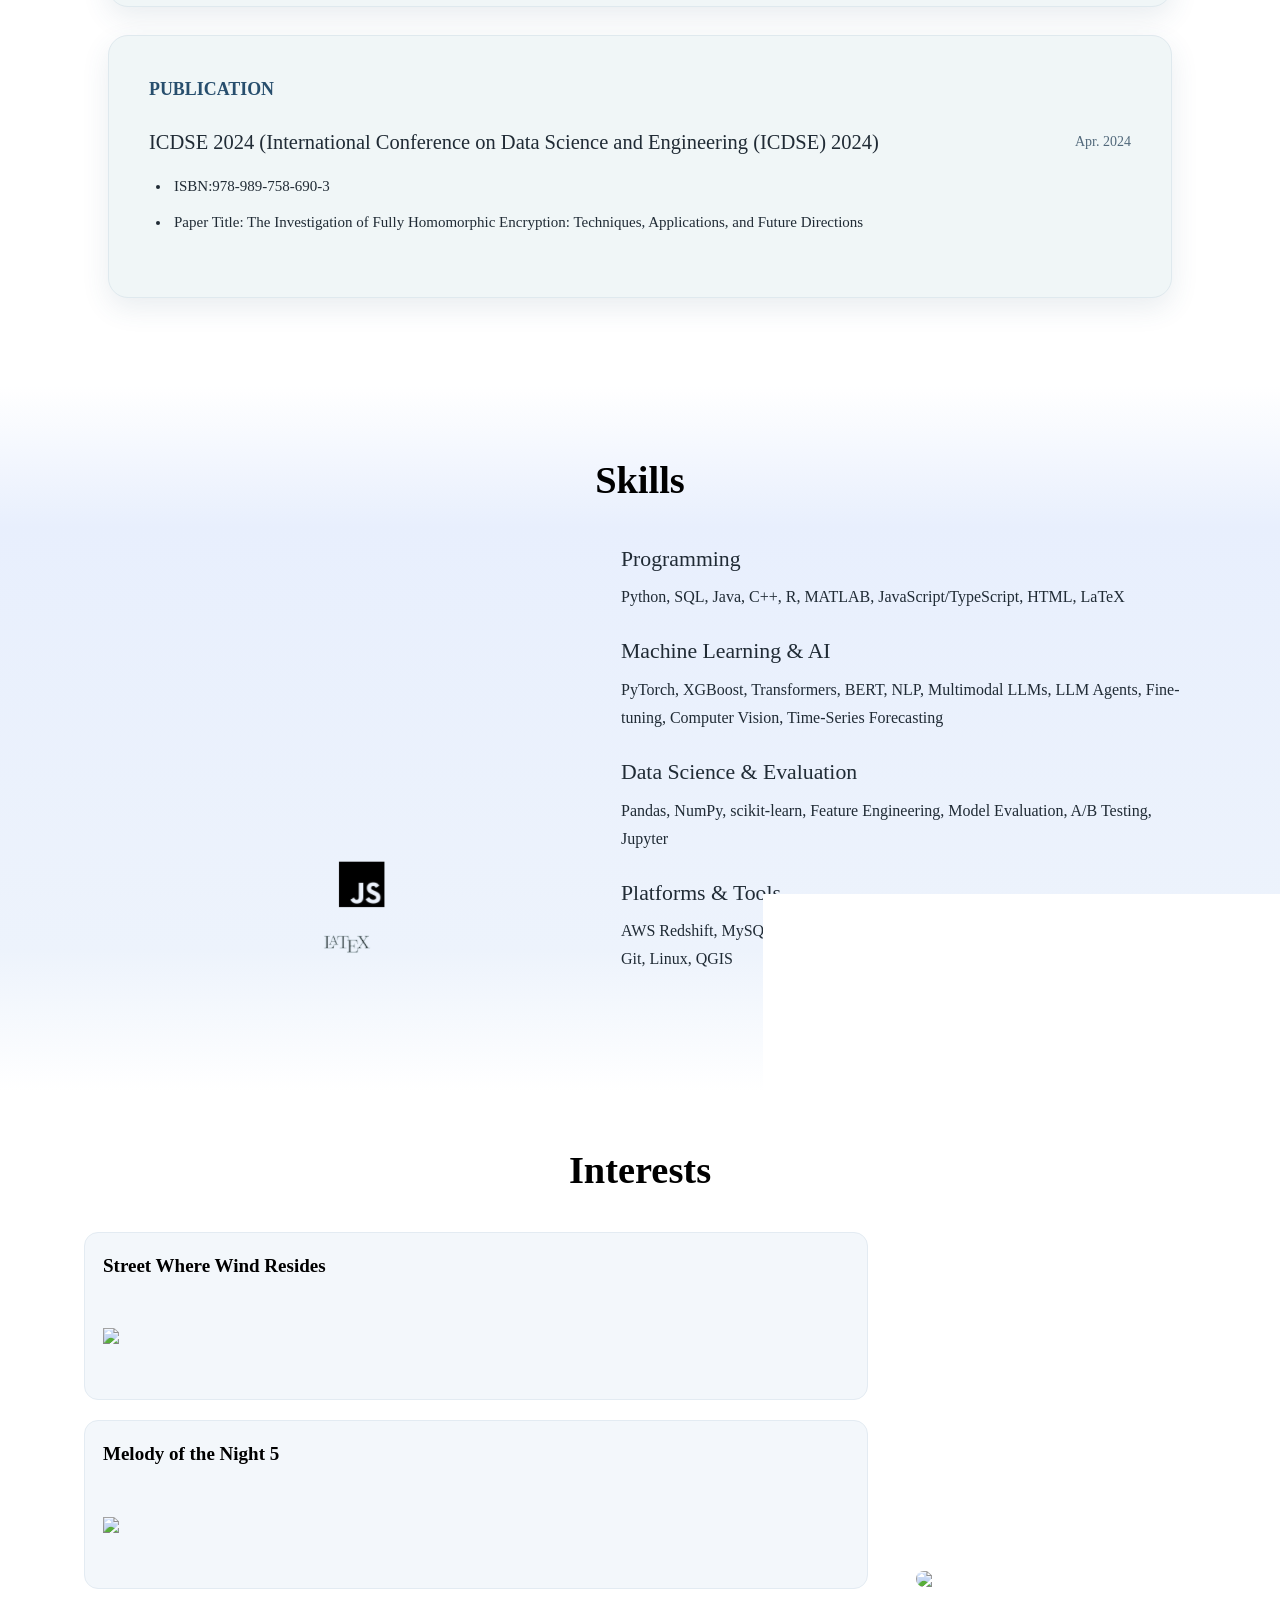
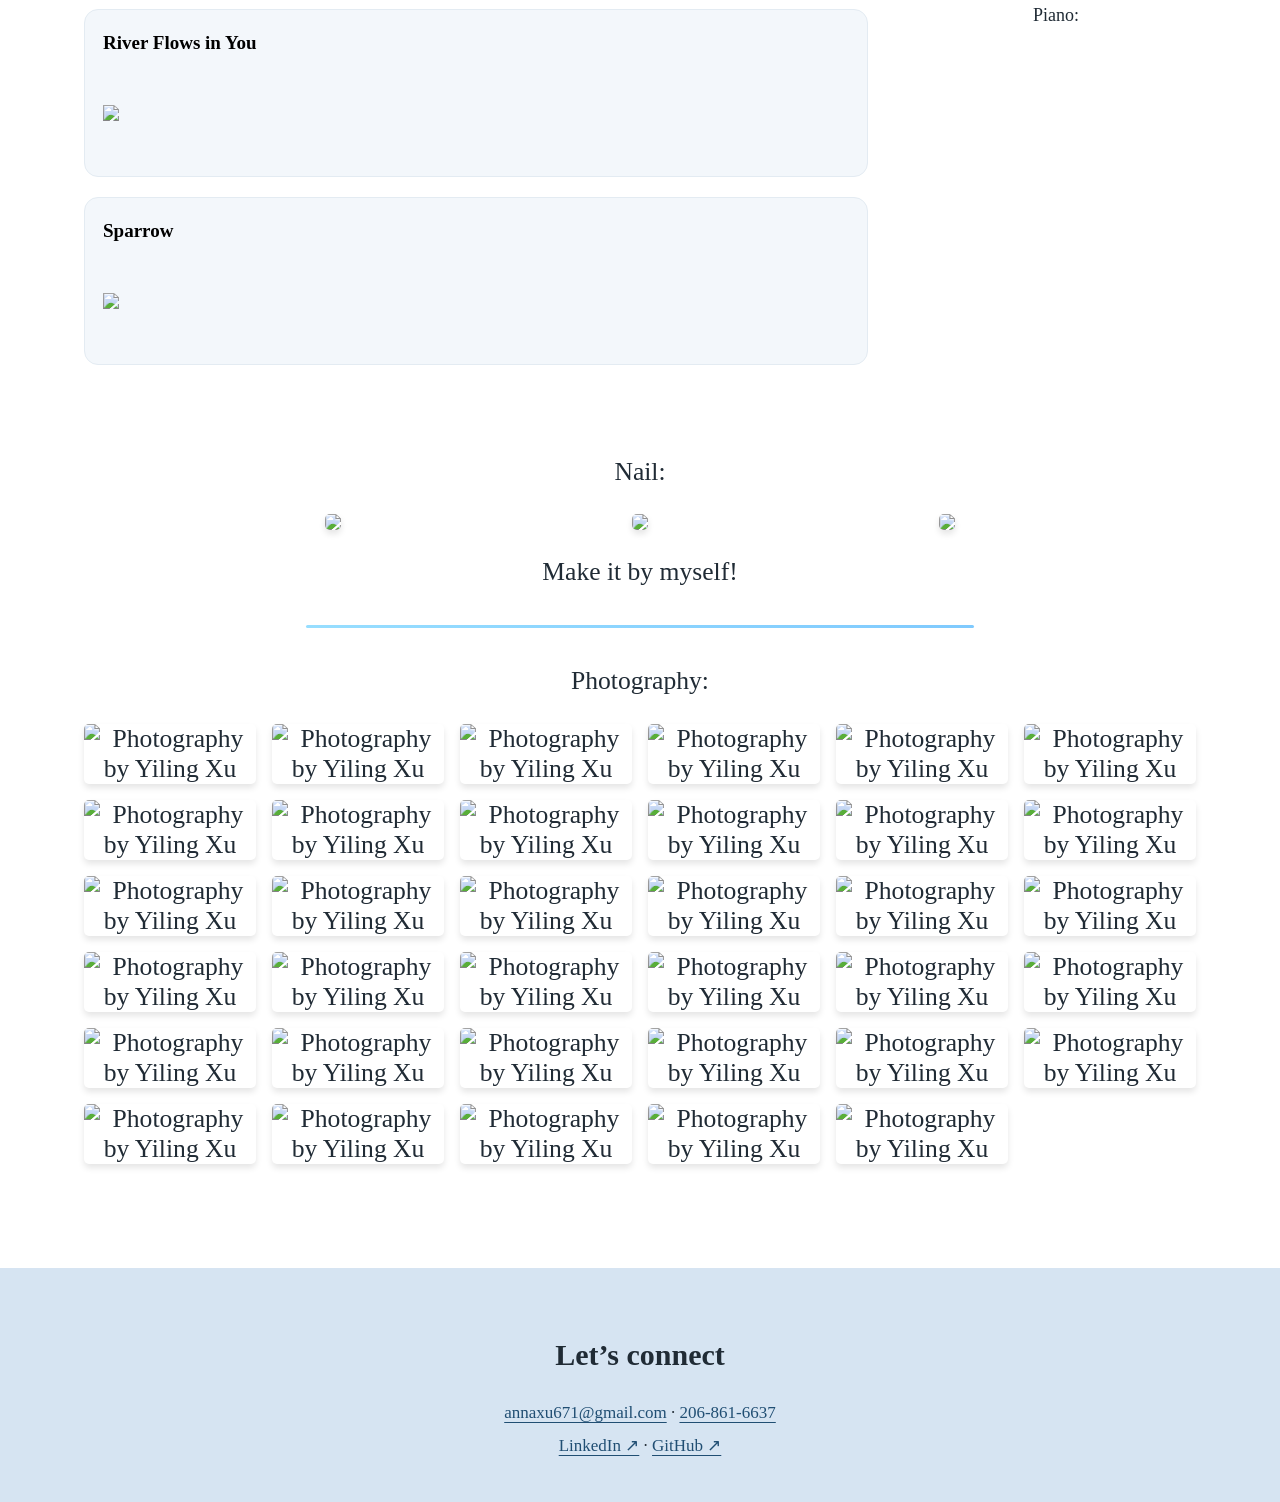
==== commit 76de8d49: "Remove ML and DS resume download buttons" ====
--- a/index.html
+++ b/index.html
@@ -1 +1 @@
-<!doctype html><html lang="en"><head><meta charset="UTF-8"><title>Yiling Xu | Machine Learning &amp; Data Science</title><meta name="viewport" content="width=device-width,initial-scale=1"><meta name="description" content="Yiling (Anna) Xu — NYU MS Data Science student working on multimodal LLM agents, computer vision, NLP, and data science."><link rel="stylesheet" href="https://cdnjs.cloudflare.com/ajax/libs/font-awesome/6.4.0/css/all.min.css"><script defer="defer" src="./static/js/main.28ba50c6.js"></script><link href="./static/css/main.a0531b2d.css" rel="stylesheet"></head><body><div class="Top" id="Home"><ul id="bar"><li class="slide1"></li><li class="slide2"></li><li><a href="#Home">Home</a></li><li><a href="#Experience">Experiences</a></li><li><a href="#Skills">Skills</a></li><li><a href="#Interest">Interests</a></li></ul><div id="intro"><h1>Hi, My name is <i>Yiling Xu.</i></h1><h3>You can call me Anna.<br>Machine Learning &amp; Data Science</h3><p class="intro-summary">MS in Data Science at NYU · Multimodal LLMs · Computer Vision · NLP</p><div class="resume-actions"><a href="resumes/Yiling-Xu-ML-Resume.pdf" download>ML Resume ↓</a> <a href="resumes/Yiling-Xu-DS-Resume.pdf" download>DS Resume ↓</a> <a href="mailto:annaxu671@gmail.com">Contact me ↗</a></div></div></div><div class="floating-sidebar"><div class="toggle-button" id="toggle-button"><i class="fa-solid fa-bars-staggered"></i></div><div class="sidebar-content" id="sidebar-content"><ul><li><a href="#Interest"><i class="fa-solid fa-music"></i></a></li><li><a href="#Skills"><i class="fa-solid fa-code"></i></a></li><li><a href="#Experience"><i class="fa-solid fa-laptop-file"></i></a></li><li><a href="#Home"><i class="fa-solid fa-house"></i></a></li></ul></div></div><div id="Experience"><h1>Experiences</h1><p class="section-intro">From multimodal learning and computer vision to reliable data pipelines.</p><div id="content"><div class="E" id="Education"><h3>EDUCATION</h3><h4>New York University | MS in Data Science<span class="entry-date">Aug 2025 – May 2027 (expected)</span></h4><ul><li>GPA: 4.0/4.0 · New York, New York</li></ul><hr><h4>University of Washington | BS in Informatics<span class="entry-date">Oct 2020 – Aug 2024</span></h4><ul><li>Data Science Track · Seattle, Washington</li></ul></div><div class="E"><h3>WORK AND INTERNSHIP EXPERIENCE</h3><h4>ByteDance | Machine Learning Engineer Intern<span class="entry-date">Jul 2026 – Sep 2026</span></h4><ul><li>Developed an end-to-end multimodal LLM agent integrating video frames, ASR transcripts, titles, and metadata to classify livestream content into 20+ categories and 100+ fine-grained labels.</li><li>Improved offline classification accuracy from 71% to 94.6% through modular, hierarchical prompt design, decision criteria, counterexamples, and iterative error analysis.</li><li>Built scalable batch inference and offline evaluation with parallel processing, majority voting, and confidence-based review; evaluated 2,600+ human-labeled samples using precision, recall, and class-level error analysis.</li><li>Evaluated the agent in an online A/B test on 2% of livestream traffic; observed neutral results on monitored metrics.</li></ul><hr><h4>Jutze Intelligence Technology | Machine Learning Engineer Intern<span class="entry-date">May 2026 – Jul 2026</span></h4><ul><li>Fine-tuned a BiSeNet-based semantic segmentation model for automotive surface defect detection, reducing missed defects by 10% compared with the baseline checkpoint.</li><li>Expanded 37 high-resolution annotated images into 6,924 training samples through image tiling and preprocessing while preserving small defect boundaries.</li><li>Evaluated mIoU, class-wise IoU, precision, recall, and visual diagnostics to investigate false positives and missed defects.</li></ul><hr><h4>Tineco | Machine Learning Engineer Intern<span class="entry-date">May 2025 – Jul 2025</span></h4><ul><li>Fine-tuned a BERT-based multiclass text model to distinguish device faults, user intents, and false triggers in noisy voice commands.</li><li>Cleaned and standardized 8,000+ voice-command records to support training and improve robustness to ambiguous inputs.</li><li>Developed a reproducible NLP workflow for preprocessing, training, evaluation, and batch inference.</li></ul><hr><h4>Jiangsu EKX Intelligent Technology | Machine Learning Engineer Intern<span class="entry-date">Jun 2023 – Sep 2023</span></h4><ul><li>Built reusable AWS Redshift SQL pipelines to clean, join, reconcile, and validate 150K+ operational records with anomaly and data-quality checks.</li><li>Centralized KPI definitions in modular SQL transformations and migrated fragmented Tableau dashboards to Amazon QuickSight, improving metric consistency across teams.</li><li>Published curated datasets and self-service dashboards for recurring operational analysis, reducing repeated manual preparation.</li></ul></div><div class="E"><h3>RESEARCH EXPERIENCE</h3><h4>NYU Immersive Computing Lab | Research Assistant<span class="entry-date">Apr 2026 – Present</span></h4><ul><li>Architected and prototyped selective video correction that detects perceptually salient artifacts and inpaints only affected regions.</li><li>Created a benchmark spanning AI-generated and real-world distortions to evaluate artifact localization, correction quality, and robustness across failure modes.</li><li>Prototyped gaze-aware salience scoring with efficient masked video inpainting, concentrating computation on perceptually important regions.</li></ul><hr><h4>Carnegie Mellon University | Research Assistant<span class="entry-date">Feb 2023 – Dec 2023</span></h4><ul><li>Designed and automated a benchmarking framework for fully homomorphic encryption schemes across security settings, runtime, ciphertext expansion, memory, and accuracy.</li><li>Led the comparative analysis of performance and security trade-offs and authored the resulting first-author paper, published at ICDSE 2024.</li></ul></div><div class="E" id="Projects"><h3>SELECTED PROJECTS</h3><h4>NYU VIP: Machine Learning for Energy Commodity Markets<span class="entry-date">Jan 2026 – Present</span></h4><ul><li>Implemented and compared XGBoost, LSTM, and Transformer models for energy commodity price forecasting from historical time-series data.</li><li>Built a unified Pandas, scikit-learn, and PyTorch framework for preprocessing, feature generation, chronological splits, training, and model evaluation.</li><li>Ran weekly controlled experiments and ablations on forecast horizons, feature configurations, sequence lengths, and error cases.</li></ul><hr><h4>COVID-19 Topic Modeling &amp; Visualization | Python, NLP, Shiny<span class="entry-date">May 2024 – Nov 2024</span></h4><ul><li>Built an end-to-end text-analysis workflow using 100,000+ COVID-19 Twitter posts and public epidemiological data.</li><li>Engineered TF-IDF and n-gram features and trained NMF topic models to extract interpretable themes from public discussion.</li><li>Developed an interactive Shiny dashboard displaying topic trends over time and across regions alongside case counts and outcome statistics.</li></ul><hr><h4>GIS Analysis of Demographic Shifts and Gentrification in Seattle<span class="entry-date">Dec 2023 – Feb 2024</span></h4><ul><li>Analyzed 2010–2020 Census data in QGIS to investigate demographic change and gentrification across Seattle neighborhoods.</li><li>Used kernel density estimation, change detection, and proportional symbols to visualize population shifts and communicate findings through maps and a report.</li></ul></div><div class="E"><h3>ADDITIONAL EXPERIENCE</h3><h4>Travel Planner| Automobile Association, UW, Seattle<p>​Oct. 2021 – Aug. 2024</p></h4><ul><li>Organized and coordinated multiple road trips and travel events for association members, worked to ensure seamless logistics and enriching experiences.</li><li>Managed all aspects of trip planning, including route selection, accommodations, transportation, and budgeting.</li><li>Increased participation by 25% through effective communication and event promotion during my serve.</li></ul><hr><h4>Designer and Dancer | Han Chinese Cultural Association, UW, Seattle<p>​Oct. 2021 – Aug. 2024</p></h4><ul><li>Led design initiatives to promote Han Chinese culture, creating posters, digital media, and event materials to enhance the visibility of traditional heritage.</li><li>Acted as a performer in cultural showcases.</li><li>Coordinated with external partners and vendors to secure materials and sponsorships.</li></ul><hr><h4>Operations Assistant | Canteen, UW, Seattle<p>​Oct. 2022 – Oct. 2023</p></h4><ul><li>Assisted in the daily operations of the university canteen.</li><li>Conducted surveys to assess student preferences, implemented improvements in food and beverage offerings, resulting in increased customer satisfaction and a boost in sales by 10% Supported inventory management, coordinating with suppliers and tracking product availability to maintain efficient canteen operations.</li></ul><hr><h4>Voluntary Teacher| Emerson Elementary School, Seattle<p>​Mar. 2023 – May. 2023</p></h4><ul><li>Prepared and delivered English and Math lessons to 32 students at the school.</li><li>Prepared and delivered engaging English and Math lessons.</li></ul></div><div class="E"><h3>PUBLICATION</h3><h4>ICDSE 2024 (International Conference on Data Science and Engineering (ICDSE) 2024)<p>Apr. 2024</p></h4><ul><li>ISBN:978-989-758-690-3</li><li>Paper Title: The Investigation of Fully Homomorphic Encryption: Techniques, Applications, and Future Directions</li></ul></div></div></div><div id="Skills"><h1>Skills</h1><div id="three-canvas-container"><div id="three-canvas-renderer"></div><div id="text-container"><p>Programming</p><p class="skill-values">Python, SQL, Java, C++, R, MATLAB, JavaScript/TypeScript, HTML, LaTeX</p><p>Machine Learning &amp; AI</p><p class="skill-values">PyTorch, XGBoost, Transformers, BERT, NLP, Multimodal LLMs, LLM Agents, Fine-tuning, Computer Vision, Time-Series Forecasting</p><p>Data Science &amp; Evaluation</p><p class="skill-values">Pandas, NumPy, scikit-learn, Feature Engineering, Model Evaluation, A/B Testing, Jupyter</p><p>Platforms &amp; Tools</p><p class="skill-values">AWS Redshift, MySQL, MongoDB, Tableau, Amazon QuickSight, Weights &amp; Biases, Git, Linux, QGIS</p></div></div></div><div id="Interest"><h1>Interests</h1><div class="Piano"><div class="audio-container"><div class="audio"><h1>Street Where Wind Resides</h1><div class="track"><img src="play.png" class="playBtn" data-audio="media/风居住的街道.mp3"><div class="waveform"></div></div></div><div class="audio"><h1>Melody of the Night 5</h1><div class="track"><img src="play.png" class="playBtn" data-audio="media/夜的钢琴曲5.mp3"><div class="waveform"></div></div></div><div class="audio"><h1>River Flows in You</h1><div class="track"><img src="play.png" class="playBtn" data-audio="media/River Flows in You.mp3"><div class="waveform"></div></div></div><div class="audio"><h1>Sparrow</h1><div class="track"><img src="play.png" class="playBtn" data-audio="media/麻雀.mp3"><div class="waveform"></div></div></div></div><p><img src="Piano.png" class="pi"> Piano:</p></div><div class="Nail"><p>Nail:</p><ul><li><img src="Nail.JPG"></li><li><img src="Nail2.JPG"></li><li><img src="Nail1.JPG"></li></ul><p>Make it by myself!</p></div><hr><div class="Photography"><p>Photography:</p><ul id="photoset"><li><img src="photoset/1.jpg" alt="Photography by Yiling Xu" loading="lazy"></li><li><img src="photoset/2.jpg" alt="Photography by Yiling Xu" loading="lazy"></li><li><img src="photoset/4.jpg" alt="Photography by Yiling Xu" loading="lazy"></li><li><img src="photoset/5.jpg" alt="Photography by Yiling Xu" loading="lazy"></li><li><img src="photoset/6.jpg" alt="Photography by Yiling Xu" loading="lazy"></li><li><img src="photoset/8.jpg" alt="Photography by Yiling Xu" loading="lazy"></li><li><img src="photoset/9.jpg" alt="Photography by Yiling Xu" loading="lazy"></li><li><img src="photoset/10.jpg" alt="Photography by Yiling Xu" loading="lazy"></li><li><img src="photoset/11.jpg" alt="Photography by Yiling Xu" loading="lazy"></li><li><img src="photoset/12.jpg" alt="Photography by Yiling Xu" loading="lazy"></li><li><img src="photoset/13.jpg" alt="Photography by Yiling Xu" loading="lazy"></li><li><img src="photoset/14.jpg" alt="Photography by Yiling Xu" loading="lazy"></li><li><img src="photoset/15.jpg" alt="Photography by Yiling Xu" loading="lazy"></li><li><img src="photoset/17.jpg" alt="Photography by Yiling Xu" loading="lazy"></li><li><img src="photoset/18.jpg" alt="Photography by Yiling Xu" loading="lazy"></li><li><img src="photoset/19.jpg" alt="Photography by Yiling Xu" loading="lazy"></li><li><img src="photoset/20.jpg" alt="Photography by Yiling Xu" loading="lazy"></li><li><img src="photoset/23.jpg" alt="Photography by Yiling Xu" loading="lazy"></li><li><img src="photoset/24.jpg" alt="Photography by Yiling Xu" loading="lazy"></li><li><img src="photoset/26.jpg" alt="Photography by Yiling Xu" loading="lazy"></li><li><img src="photoset/29.jpg" alt="Photography by Yiling Xu" loading="lazy"></li><li><img src="photoset/30.jpg" alt="Photography by Yiling Xu" loading="lazy"></li><li><img src="photoset/31.jpg" alt="Photography by Yiling Xu" loading="lazy"></li><li><img src="photoset/32.jpg" alt="Photography by Yiling Xu" loading="lazy"></li><li><img src="photoset/33.jpg" alt="Photography by Yiling Xu" loading="lazy"></li><li><img src="photoset/34.jpg" alt="Photography by Yiling Xu" loading="lazy"></li><li><img src="photoset/35.jpg" alt="Photography by Yiling Xu" loading="lazy"></li><li><img src="photoset/36.jpg" alt="Photography by Yiling Xu" loading="lazy"></li><li><img src="photoset/3.jpg" alt="Photography by Yiling Xu" loading="lazy"></li><li><img src="photoset/7.jpg" alt="Photography by Yiling Xu" loading="lazy"></li><li><img src="photoset/16.jpg" alt="Photography by Yiling Xu" loading="lazy"></li><li><img src="photoset/22.jpg" alt="Photography by Yiling Xu" loading="lazy"></li><li><img src="photoset/25.jpg" alt="Photography by Yiling Xu" loading="lazy"></li><li><img src="photoset/27.jpg" alt="Photography by Yiling Xu" loading="lazy"></li><li><img src="photoset/28.jpeg" alt="Photography by Yiling Xu" loading="lazy"></li></ul></div></div><footer id="Contact"><h1>Let’s connect</h1><p><a href="mailto:annaxu671@gmail.com">annaxu671@gmail.com</a> · <a href="tel:+12068616637">206-861-6637</a></p><p><a href="https://linkedin.com/in/yiling-xu-3b525a338" target="_blank" rel="noopener noreferrer">LinkedIn ↗</a> · <a href="https://github.com/AnnaXu6" target="_blank" rel="noopener noreferrer">GitHub ↗</a></p><div class="resume-actions"><a href="resumes/Yiling-Xu-ML-Resume.pdf" download>ML Resume ↓</a><a href="resumes/Yiling-Xu-DS-Resume.pdf" download>DS Resume ↓</a></div></footer></body></html>+<!doctype html><html lang="en"><head><meta charset="UTF-8"><title>Yiling Xu | Machine Learning &amp; Data Science</title><meta name="viewport" content="width=device-width,initial-scale=1"><meta name="description" content="Yiling (Anna) Xu — NYU MS Data Science student working on multimodal LLM agents, computer vision, NLP, and data science."><link rel="stylesheet" href="https://cdnjs.cloudflare.com/ajax/libs/font-awesome/6.4.0/css/all.min.css"><script defer="defer" src="./static/js/main.28ba50c6.js"></script><link href="./static/css/main.a0531b2d.css" rel="stylesheet"></head><body><div class="Top" id="Home"><ul id="bar"><li class="slide1"></li><li class="slide2"></li><li><a href="#Home">Home</a></li><li><a href="#Experience">Experiences</a></li><li><a href="#Skills">Skills</a></li><li><a href="#Interest">Interests</a></li></ul><div id="intro"><h1>Hi, My name is <i>Yiling Xu.</i></h1><h3>You can call me Anna.<br>Machine Learning &amp; Data Science</h3><p class="intro-summary">MS in Data Science at NYU · Multimodal LLMs · Computer Vision · NLP</p><div class="resume-actions">  <a href="mailto:annaxu671@gmail.com">Contact me ↗</a></div></div></div><div class="floating-sidebar"><div class="toggle-button" id="toggle-button"><i class="fa-solid fa-bars-staggered"></i></div><div class="sidebar-content" id="sidebar-content"><ul><li><a href="#Interest"><i class="fa-solid fa-music"></i></a></li><li><a href="#Skills"><i class="fa-solid fa-code"></i></a></li><li><a href="#Experience"><i class="fa-solid fa-laptop-file"></i></a></li><li><a href="#Home"><i class="fa-solid fa-house"></i></a></li></ul></div></div><div id="Experience"><h1>Experiences</h1><p class="section-intro">From multimodal learning and computer vision to reliable data pipelines.</p><div id="content"><div class="E" id="Education"><h3>EDUCATION</h3><h4>New York University | MS in Data Science<span class="entry-date">Aug 2025 – May 2027 (expected)</span></h4><ul><li>GPA: 4.0/4.0 · New York, New York</li></ul><hr><h4>University of Washington | BS in Informatics<span class="entry-date">Oct 2020 – Aug 2024</span></h4><ul><li>Data Science Track · Seattle, Washington</li></ul></div><div class="E"><h3>WORK AND INTERNSHIP EXPERIENCE</h3><h4>ByteDance | Machine Learning Engineer Intern<span class="entry-date">Jul 2026 – Sep 2026</span></h4><ul><li>Developed an end-to-end multimodal LLM agent integrating video frames, ASR transcripts, titles, and metadata to classify livestream content into 20+ categories and 100+ fine-grained labels.</li><li>Improved offline classification accuracy from 71% to 94.6% through modular, hierarchical prompt design, decision criteria, counterexamples, and iterative error analysis.</li><li>Built scalable batch inference and offline evaluation with parallel processing, majority voting, and confidence-based review; evaluated 2,600+ human-labeled samples using precision, recall, and class-level error analysis.</li><li>Evaluated the agent in an online A/B test on 2% of livestream traffic; observed neutral results on monitored metrics.</li></ul><hr><h4>Jutze Intelligence Technology | Machine Learning Engineer Intern<span class="entry-date">May 2026 – Jul 2026</span></h4><ul><li>Fine-tuned a BiSeNet-based semantic segmentation model for automotive surface defect detection, reducing missed defects by 10% compared with the baseline checkpoint.</li><li>Expanded 37 high-resolution annotated images into 6,924 training samples through image tiling and preprocessing while preserving small defect boundaries.</li><li>Evaluated mIoU, class-wise IoU, precision, recall, and visual diagnostics to investigate false positives and missed defects.</li></ul><hr><h4>Tineco | Machine Learning Engineer Intern<span class="entry-date">May 2025 – Jul 2025</span></h4><ul><li>Fine-tuned a BERT-based multiclass text model to distinguish device faults, user intents, and false triggers in noisy voice commands.</li><li>Cleaned and standardized 8,000+ voice-command records to support training and improve robustness to ambiguous inputs.</li><li>Developed a reproducible NLP workflow for preprocessing, training, evaluation, and batch inference.</li></ul><hr><h4>Jiangsu EKX Intelligent Technology | Machine Learning Engineer Intern<span class="entry-date">Jun 2023 – Sep 2023</span></h4><ul><li>Built reusable AWS Redshift SQL pipelines to clean, join, reconcile, and validate 150K+ operational records with anomaly and data-quality checks.</li><li>Centralized KPI definitions in modular SQL transformations and migrated fragmented Tableau dashboards to Amazon QuickSight, improving metric consistency across teams.</li><li>Published curated datasets and self-service dashboards for recurring operational analysis, reducing repeated manual preparation.</li></ul></div><div class="E"><h3>RESEARCH EXPERIENCE</h3><h4>NYU Immersive Computing Lab | Research Assistant<span class="entry-date">Apr 2026 – Present</span></h4><ul><li>Architected and prototyped selective video correction that detects perceptually salient artifacts and inpaints only affected regions.</li><li>Created a benchmark spanning AI-generated and real-world distortions to evaluate artifact localization, correction quality, and robustness across failure modes.</li><li>Prototyped gaze-aware salience scoring with efficient masked video inpainting, concentrating computation on perceptually important regions.</li></ul><hr><h4>Carnegie Mellon University | Research Assistant<span class="entry-date">Feb 2023 – Dec 2023</span></h4><ul><li>Designed and automated a benchmarking framework for fully homomorphic encryption schemes across security settings, runtime, ciphertext expansion, memory, and accuracy.</li><li>Led the comparative analysis of performance and security trade-offs and authored the resulting first-author paper, published at ICDSE 2024.</li></ul></div><div class="E" id="Projects"><h3>SELECTED PROJECTS</h3><h4>NYU VIP: Machine Learning for Energy Commodity Markets<span class="entry-date">Jan 2026 – Present</span></h4><ul><li>Implemented and compared XGBoost, LSTM, and Transformer models for energy commodity price forecasting from historical time-series data.</li><li>Built a unified Pandas, scikit-learn, and PyTorch framework for preprocessing, feature generation, chronological splits, training, and model evaluation.</li><li>Ran weekly controlled experiments and ablations on forecast horizons, feature configurations, sequence lengths, and error cases.</li></ul><hr><h4>COVID-19 Topic Modeling &amp; Visualization | Python, NLP, Shiny<span class="entry-date">May 2024 – Nov 2024</span></h4><ul><li>Built an end-to-end text-analysis workflow using 100,000+ COVID-19 Twitter posts and public epidemiological data.</li><li>Engineered TF-IDF and n-gram features and trained NMF topic models to extract interpretable themes from public discussion.</li><li>Developed an interactive Shiny dashboard displaying topic trends over time and across regions alongside case counts and outcome statistics.</li></ul><hr><h4>GIS Analysis of Demographic Shifts and Gentrification in Seattle<span class="entry-date">Dec 2023 – Feb 2024</span></h4><ul><li>Analyzed 2010–2020 Census data in QGIS to investigate demographic change and gentrification across Seattle neighborhoods.</li><li>Used kernel density estimation, change detection, and proportional symbols to visualize population shifts and communicate findings through maps and a report.</li></ul></div><div class="E"><h3>ADDITIONAL EXPERIENCE</h3><h4>Travel Planner| Automobile Association, UW, Seattle<p>​Oct. 2021 – Aug. 2024</p></h4><ul><li>Organized and coordinated multiple road trips and travel events for association members, worked to ensure seamless logistics and enriching experiences.</li><li>Managed all aspects of trip planning, including route selection, accommodations, transportation, and budgeting.</li><li>Increased participation by 25% through effective communication and event promotion during my serve.</li></ul><hr><h4>Designer and Dancer | Han Chinese Cultural Association, UW, Seattle<p>​Oct. 2021 – Aug. 2024</p></h4><ul><li>Led design initiatives to promote Han Chinese culture, creating posters, digital media, and event materials to enhance the visibility of traditional heritage.</li><li>Acted as a performer in cultural showcases.</li><li>Coordinated with external partners and vendors to secure materials and sponsorships.</li></ul><hr><h4>Operations Assistant | Canteen, UW, Seattle<p>​Oct. 2022 – Oct. 2023</p></h4><ul><li>Assisted in the daily operations of the university canteen.</li><li>Conducted surveys to assess student preferences, implemented improvements in food and beverage offerings, resulting in increased customer satisfaction and a boost in sales by 10% Supported inventory management, coordinating with suppliers and tracking product availability to maintain efficient canteen operations.</li></ul><hr><h4>Voluntary Teacher| Emerson Elementary School, Seattle<p>​Mar. 2023 – May. 2023</p></h4><ul><li>Prepared and delivered English and Math lessons to 32 students at the school.</li><li>Prepared and delivered engaging English and Math lessons.</li></ul></div><div class="E"><h3>PUBLICATION</h3><h4>ICDSE 2024 (International Conference on Data Science and Engineering (ICDSE) 2024)<p>Apr. 2024</p></h4><ul><li>ISBN:978-989-758-690-3</li><li>Paper Title: The Investigation of Fully Homomorphic Encryption: Techniques, Applications, and Future Directions</li></ul></div></div></div><div id="Skills"><h1>Skills</h1><div id="three-canvas-container"><div id="three-canvas-renderer"></div><div id="text-container"><p>Programming</p><p class="skill-values">Python, SQL, Java, C++, R, MATLAB, JavaScript/TypeScript, HTML, LaTeX</p><p>Machine Learning &amp; AI</p><p class="skill-values">PyTorch, XGBoost, Transformers, BERT, NLP, Multimodal LLMs, LLM Agents, Fine-tuning, Computer Vision, Time-Series Forecasting</p><p>Data Science &amp; Evaluation</p><p class="skill-values">Pandas, NumPy, scikit-learn, Feature Engineering, Model Evaluation, A/B Testing, Jupyter</p><p>Platforms &amp; Tools</p><p class="skill-values">AWS Redshift, MySQL, MongoDB, Tableau, Amazon QuickSight, Weights &amp; Biases, Git, Linux, QGIS</p></div></div></div><div id="Interest"><h1>Interests</h1><div class="Piano"><div class="audio-container"><div class="audio"><h1>Street Where Wind Resides</h1><div class="track"><img src="play.png" class="playBtn" data-audio="media/风居住的街道.mp3"><div class="waveform"></div></div></div><div class="audio"><h1>Melody of the Night 5</h1><div class="track"><img src="play.png" class="playBtn" data-audio="media/夜的钢琴曲5.mp3"><div class="waveform"></div></div></div><div class="audio"><h1>River Flows in You</h1><div class="track"><img src="play.png" class="playBtn" data-audio="media/River Flows in You.mp3"><div class="waveform"></div></div></div><div class="audio"><h1>Sparrow</h1><div class="track"><img src="play.png" class="playBtn" data-audio="media/麻雀.mp3"><div class="waveform"></div></div></div></div><p><img src="Piano.png" class="pi"> Piano:</p></div><div class="Nail"><p>Nail:</p><ul><li><img src="Nail.JPG"></li><li><img src="Nail2.JPG"></li><li><img src="Nail1.JPG"></li></ul><p>Make it by myself!</p></div><hr><div class="Photography"><p>Photography:</p><ul id="photoset"><li><img src="photoset/1.jpg" alt="Photography by Yiling Xu" loading="lazy"></li><li><img src="photoset/2.jpg" alt="Photography by Yiling Xu" loading="lazy"></li><li><img src="photoset/4.jpg" alt="Photography by Yiling Xu" loading="lazy"></li><li><img src="photoset/5.jpg" alt="Photography by Yiling Xu" loading="lazy"></li><li><img src="photoset/6.jpg" alt="Photography by Yiling Xu" loading="lazy"></li><li><img src="photoset/8.jpg" alt="Photography by Yiling Xu" loading="lazy"></li><li><img src="photoset/9.jpg" alt="Photography by Yiling Xu" loading="lazy"></li><li><img src="photoset/10.jpg" alt="Photography by Yiling Xu" loading="lazy"></li><li><img src="photoset/11.jpg" alt="Photography by Yiling Xu" loading="lazy"></li><li><img src="photoset/12.jpg" alt="Photography by Yiling Xu" loading="lazy"></li><li><img src="photoset/13.jpg" alt="Photography by Yiling Xu" loading="lazy"></li><li><img src="photoset/14.jpg" alt="Photography by Yiling Xu" loading="lazy"></li><li><img src="photoset/15.jpg" alt="Photography by Yiling Xu" loading="lazy"></li><li><img src="photoset/17.jpg" alt="Photography by Yiling Xu" loading="lazy"></li><li><img src="photoset/18.jpg" alt="Photography by Yiling Xu" loading="lazy"></li><li><img src="photoset/19.jpg" alt="Photography by Yiling Xu" loading="lazy"></li><li><img src="photoset/20.jpg" alt="Photography by Yiling Xu" loading="lazy"></li><li><img src="photoset/23.jpg" alt="Photography by Yiling Xu" loading="lazy"></li><li><img src="photoset/24.jpg" alt="Photography by Yiling Xu" loading="lazy"></li><li><img src="photoset/26.jpg" alt="Photography by Yiling Xu" loading="lazy"></li><li><img src="photoset/29.jpg" alt="Photography by Yiling Xu" loading="lazy"></li><li><img src="photoset/30.jpg" alt="Photography by Yiling Xu" loading="lazy"></li><li><img src="photoset/31.jpg" alt="Photography by Yiling Xu" loading="lazy"></li><li><img src="photoset/32.jpg" alt="Photography by Yiling Xu" loading="lazy"></li><li><img src="photoset/33.jpg" alt="Photography by Yiling Xu" loading="lazy"></li><li><img src="photoset/34.jpg" alt="Photography by Yiling Xu" loading="lazy"></li><li><img src="photoset/35.jpg" alt="Photography by Yiling Xu" loading="lazy"></li><li><img src="photoset/36.jpg" alt="Photography by Yiling Xu" loading="lazy"></li><li><img src="photoset/3.jpg" alt="Photography by Yiling Xu" loading="lazy"></li><li><img src="photoset/7.jpg" alt="Photography by Yiling Xu" loading="lazy"></li><li><img src="photoset/16.jpg" alt="Photography by Yiling Xu" loading="lazy"></li><li><img src="photoset/22.jpg" alt="Photography by Yiling Xu" loading="lazy"></li><li><img src="photoset/25.jpg" alt="Photography by Yiling Xu" loading="lazy"></li><li><img src="photoset/27.jpg" alt="Photography by Yiling Xu" loading="lazy"></li><li><img src="photoset/28.jpeg" alt="Photography by Yiling Xu" loading="lazy"></li></ul></div></div><footer id="Contact"><h1>Let’s connect</h1><p><a href="mailto:annaxu671@gmail.com">annaxu671@gmail.com</a> · <a href="tel:+12068616637">206-861-6637</a></p><p><a href="https://linkedin.com/in/yiling-xu-3b525a338" target="_blank" rel="noopener noreferrer">LinkedIn ↗</a> · <a href="https://github.com/AnnaXu6" target="_blank" rel="noopener noreferrer">GitHub ↗</a></p></footer></body></html>
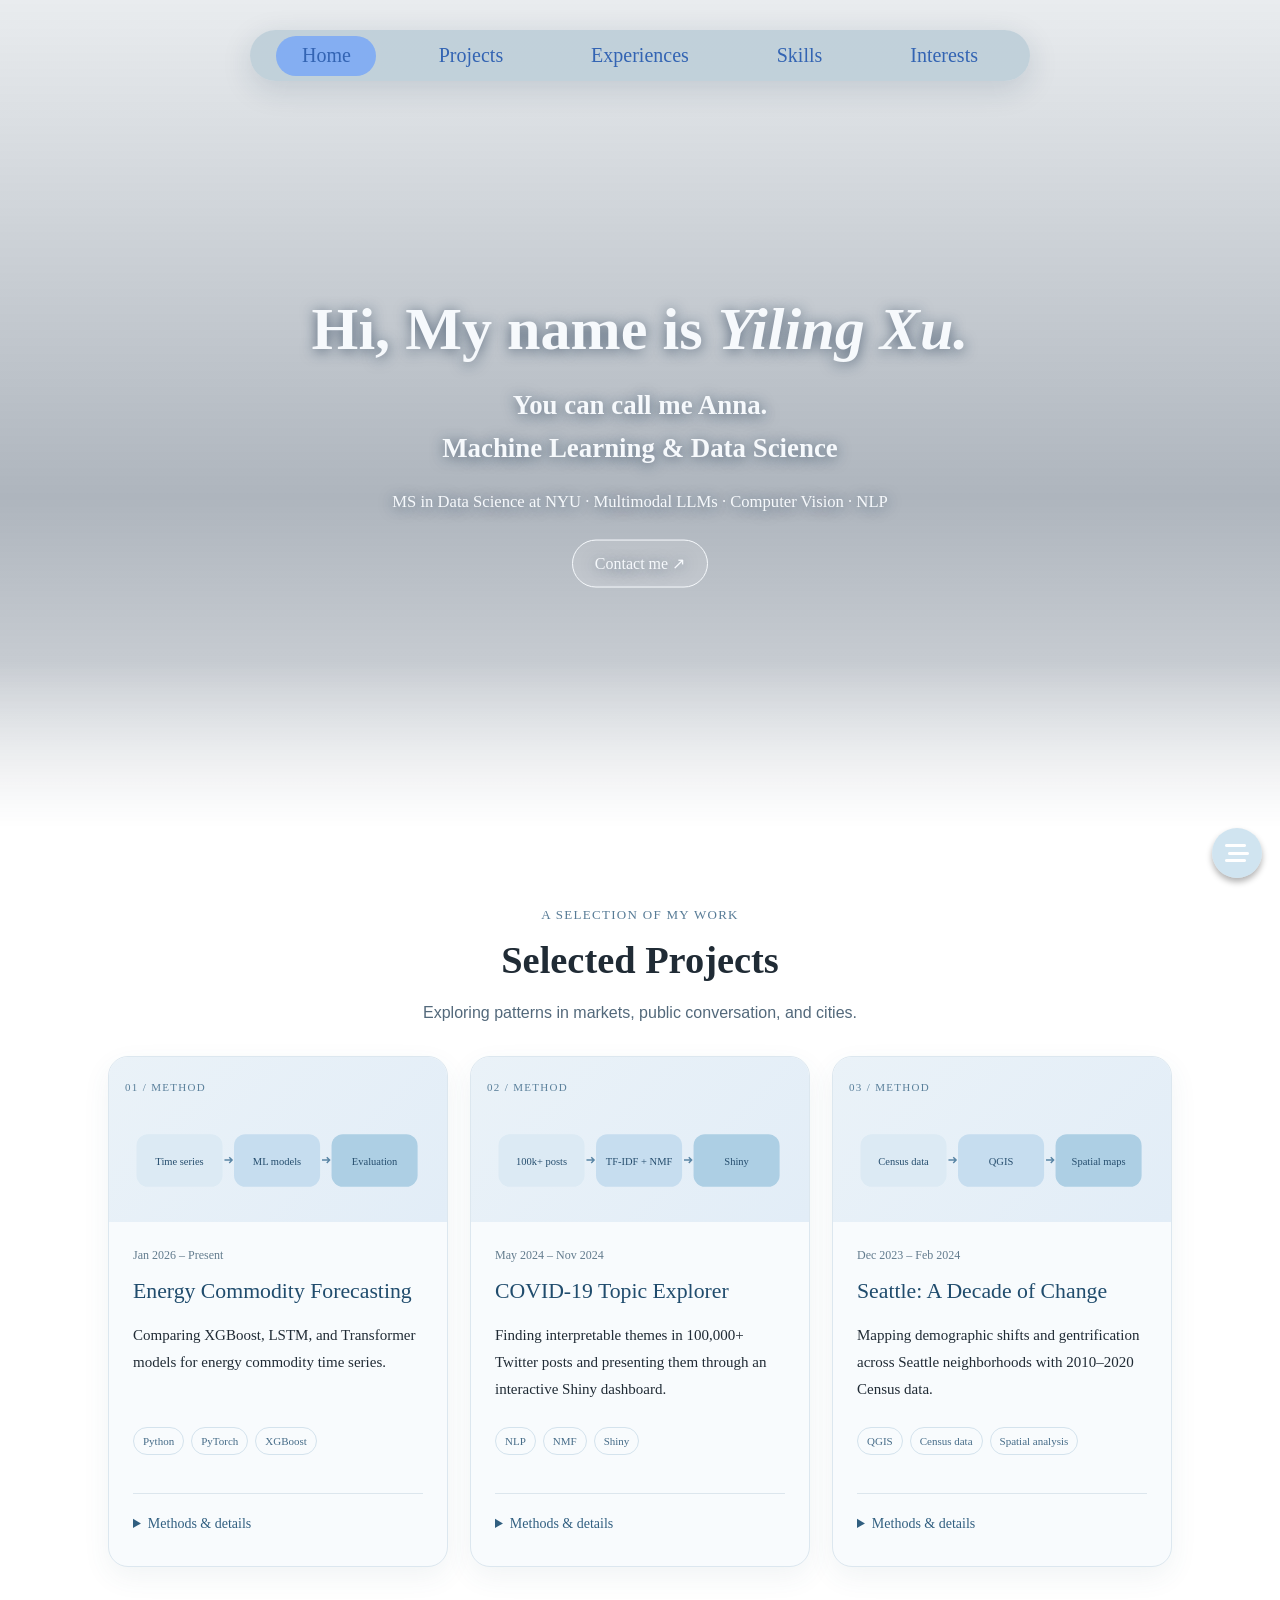
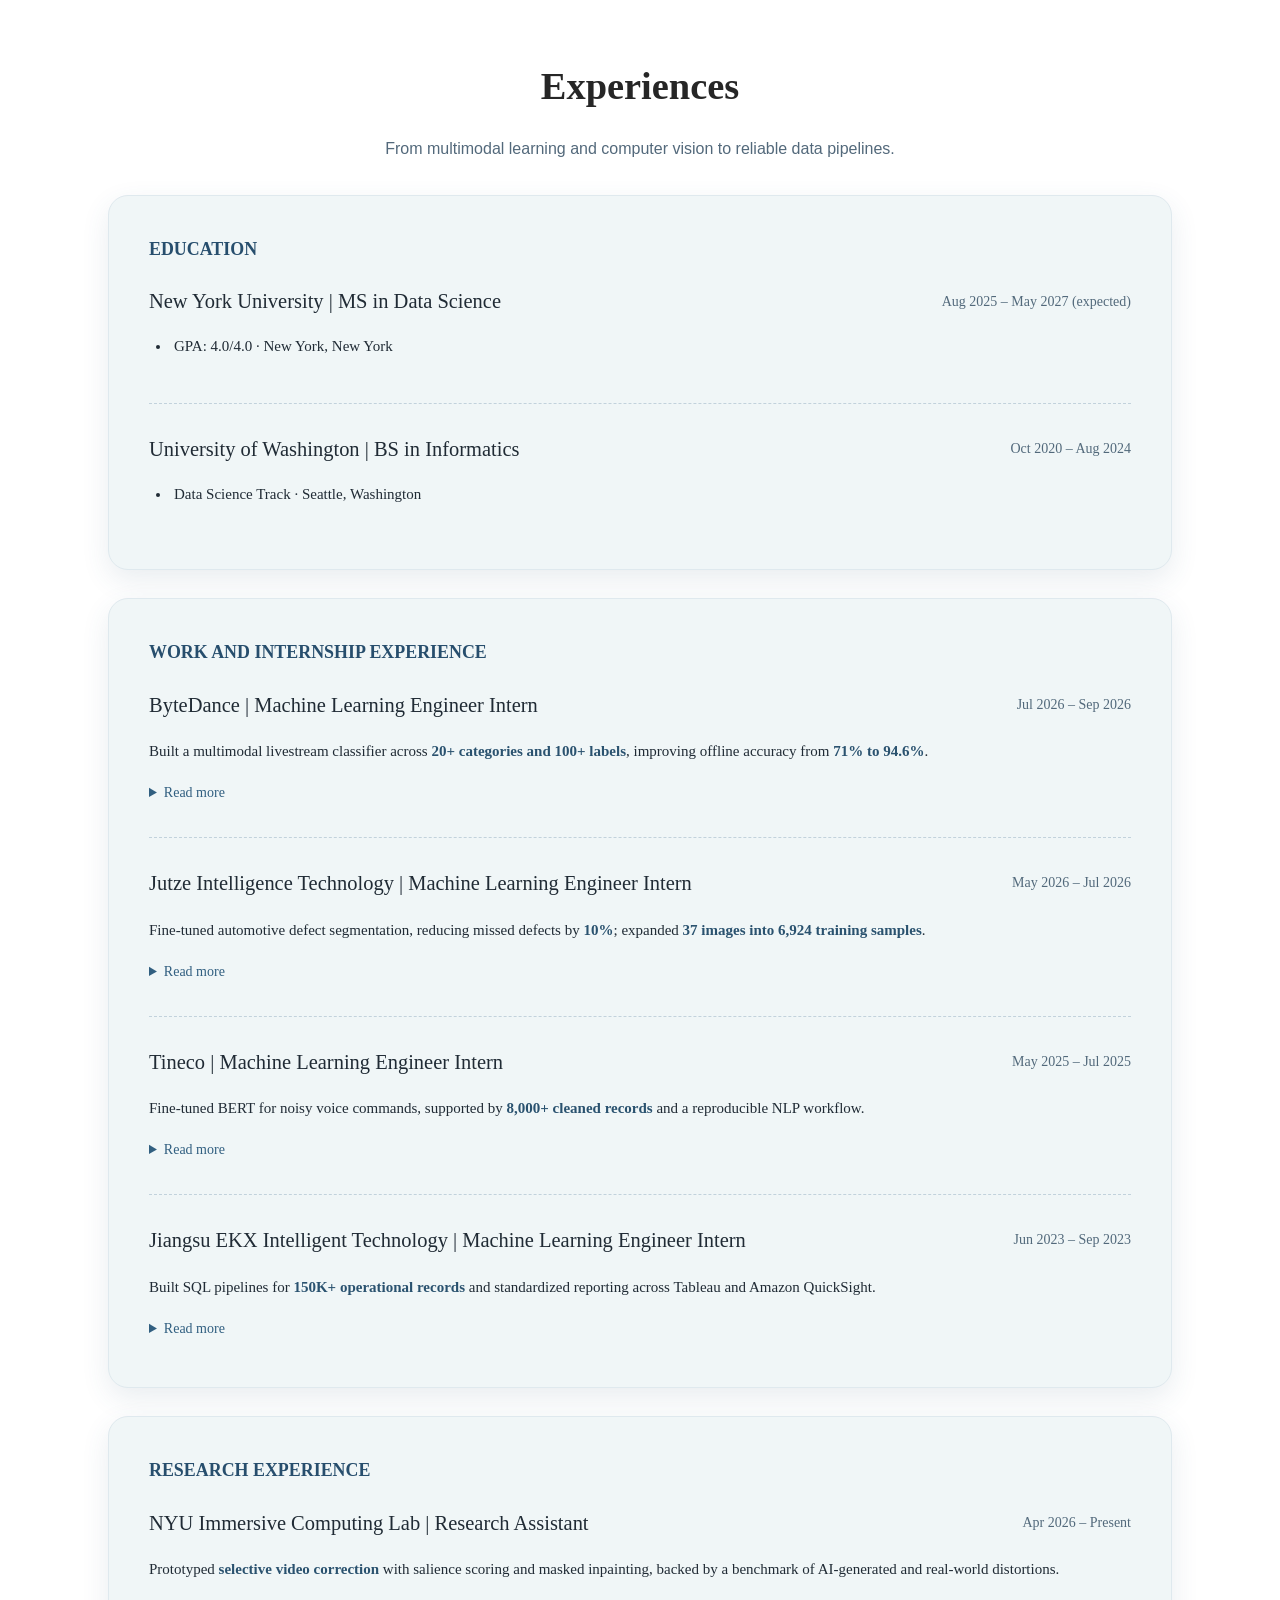
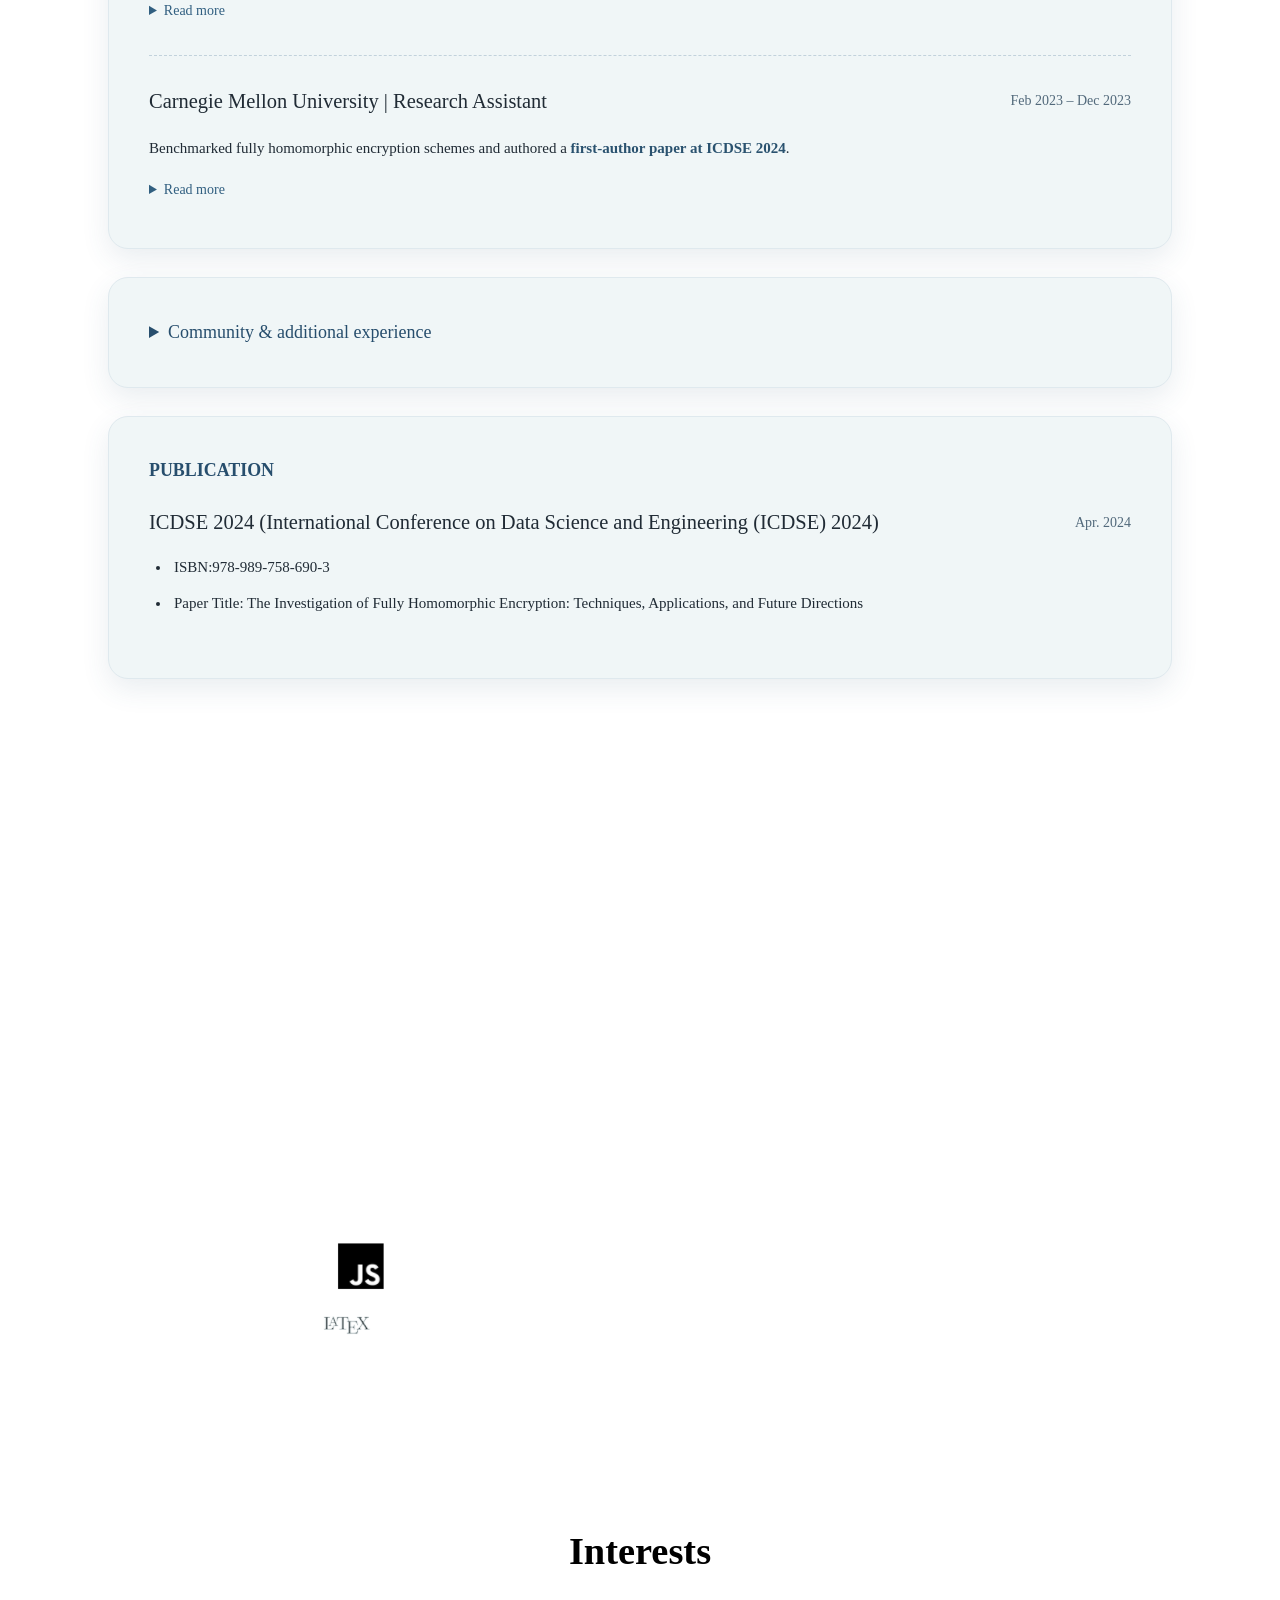
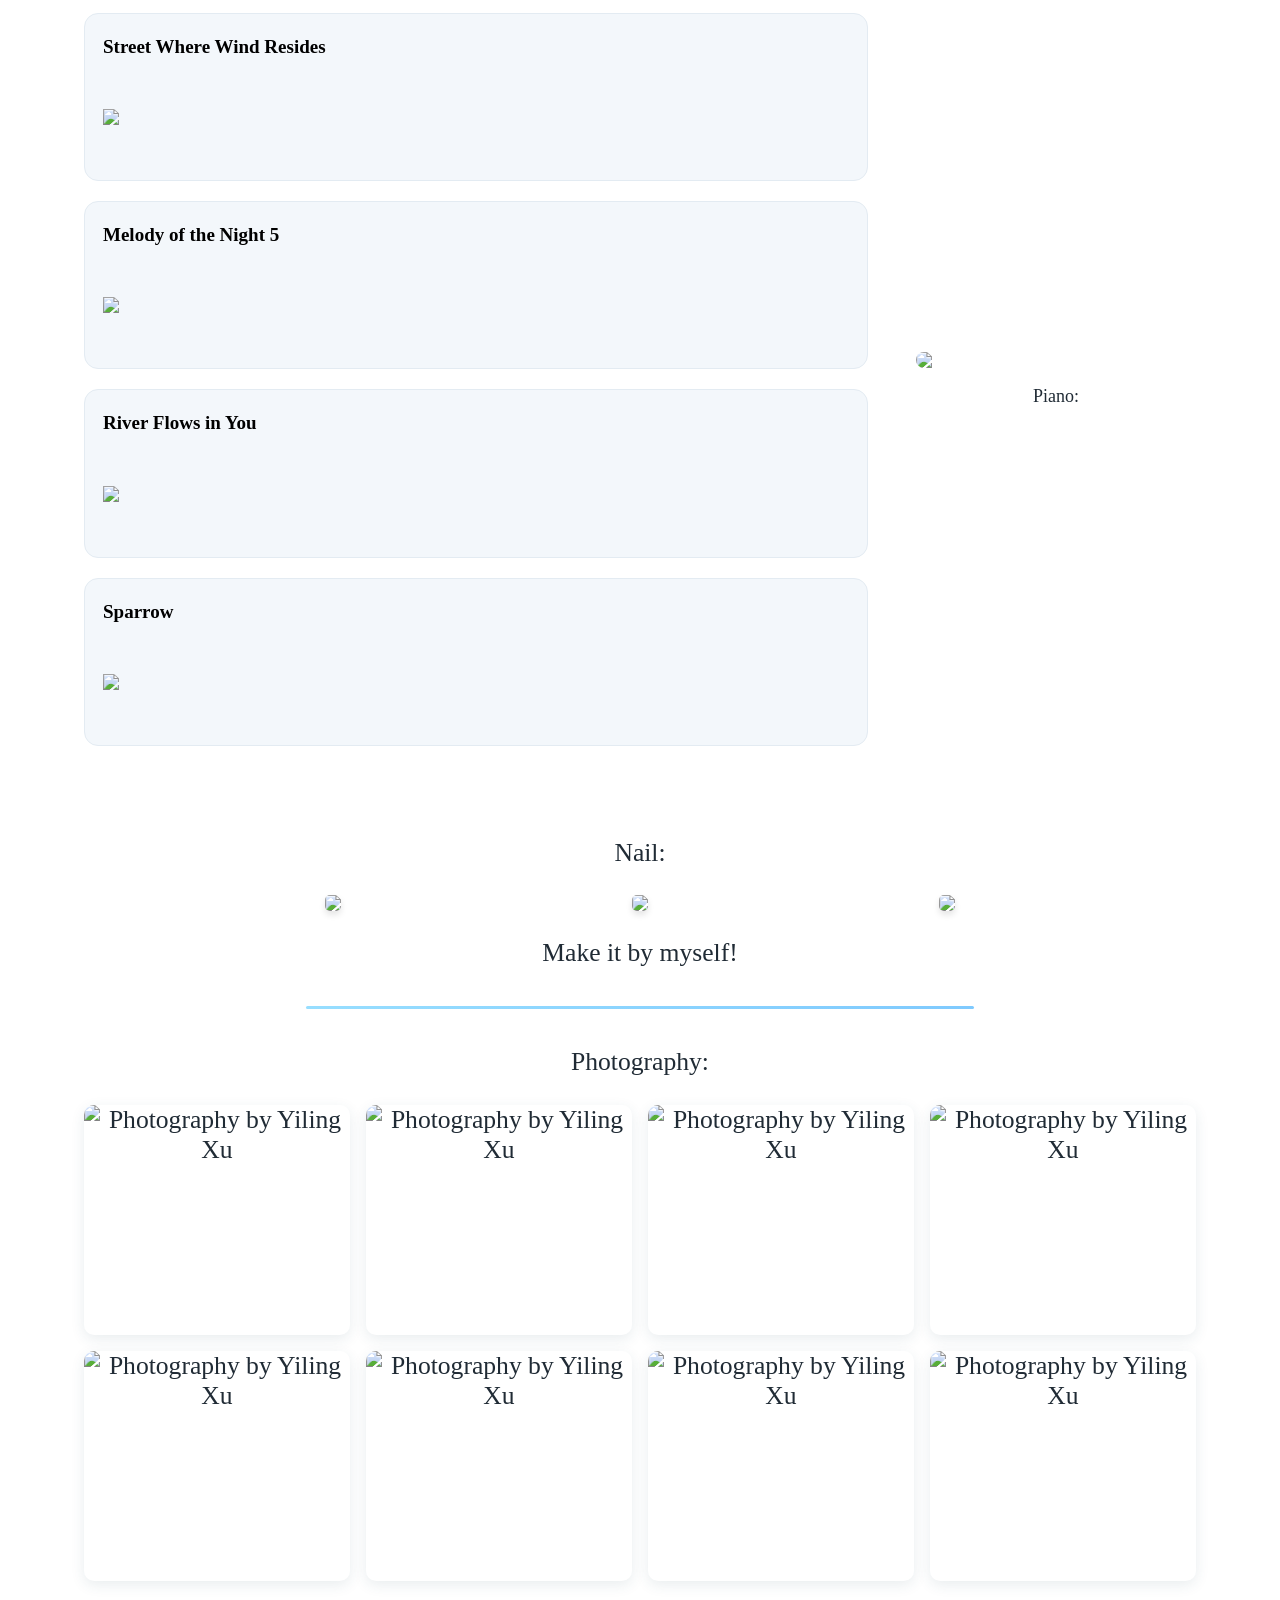
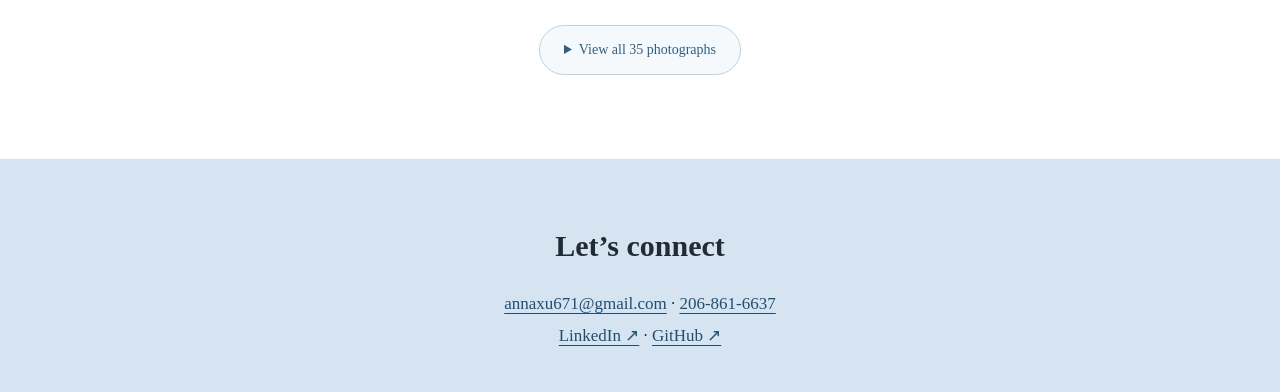
==== commit bf3a3e5d: "Publish project-first portfolio with expandable experience and photo gallery" ====
--- a/index.html
+++ b/index.html
@@ -1 +1 @@
-<!doctype html><html lang="en"><head><meta charset="UTF-8"><title>Yiling Xu | Machine Learning &amp; Data Science</title><meta name="viewport" content="width=device-width,initial-scale=1"><meta name="description" content="Yiling (Anna) Xu — NYU MS Data Science student working on multimodal LLM agents, computer vision, NLP, and data science."><link rel="stylesheet" href="https://cdnjs.cloudflare.com/ajax/libs/font-awesome/6.4.0/css/all.min.css"><script defer="defer" src="./static/js/main.28ba50c6.js"></script><link href="./static/css/main.a0531b2d.css" rel="stylesheet"></head><body><div class="Top" id="Home"><ul id="bar"><li class="slide1"></li><li class="slide2"></li><li><a href="#Home">Home</a></li><li><a href="#Experience">Experiences</a></li><li><a href="#Skills">Skills</a></li><li><a href="#Interest">Interests</a></li></ul><div id="intro"><h1>Hi, My name is <i>Yiling Xu.</i></h1><h3>You can call me Anna.<br>Machine Learning &amp; Data Science</h3><p class="intro-summary">MS in Data Science at NYU · Multimodal LLMs · Computer Vision · NLP</p><div class="resume-actions">  <a href="mailto:annaxu671@gmail.com">Contact me ↗</a></div></div></div><div class="floating-sidebar"><div class="toggle-button" id="toggle-button"><i class="fa-solid fa-bars-staggered"></i></div><div class="sidebar-content" id="sidebar-content"><ul><li><a href="#Interest"><i class="fa-solid fa-music"></i></a></li><li><a href="#Skills"><i class="fa-solid fa-code"></i></a></li><li><a href="#Experience"><i class="fa-solid fa-laptop-file"></i></a></li><li><a href="#Home"><i class="fa-solid fa-house"></i></a></li></ul></div></div><div id="Experience"><h1>Experiences</h1><p class="section-intro">From multimodal learning and computer vision to reliable data pipelines.</p><div id="content"><div class="E" id="Education"><h3>EDUCATION</h3><h4>New York University | MS in Data Science<span class="entry-date">Aug 2025 – May 2027 (expected)</span></h4><ul><li>GPA: 4.0/4.0 · New York, New York</li></ul><hr><h4>University of Washington | BS in Informatics<span class="entry-date">Oct 2020 – Aug 2024</span></h4><ul><li>Data Science Track · Seattle, Washington</li></ul></div><div class="E"><h3>WORK AND INTERNSHIP EXPERIENCE</h3><h4>ByteDance | Machine Learning Engineer Intern<span class="entry-date">Jul 2026 – Sep 2026</span></h4><ul><li>Developed an end-to-end multimodal LLM agent integrating video frames, ASR transcripts, titles, and metadata to classify livestream content into 20+ categories and 100+ fine-grained labels.</li><li>Improved offline classification accuracy from 71% to 94.6% through modular, hierarchical prompt design, decision criteria, counterexamples, and iterative error analysis.</li><li>Built scalable batch inference and offline evaluation with parallel processing, majority voting, and confidence-based review; evaluated 2,600+ human-labeled samples using precision, recall, and class-level error analysis.</li><li>Evaluated the agent in an online A/B test on 2% of livestream traffic; observed neutral results on monitored metrics.</li></ul><hr><h4>Jutze Intelligence Technology | Machine Learning Engineer Intern<span class="entry-date">May 2026 – Jul 2026</span></h4><ul><li>Fine-tuned a BiSeNet-based semantic segmentation model for automotive surface defect detection, reducing missed defects by 10% compared with the baseline checkpoint.</li><li>Expanded 37 high-resolution annotated images into 6,924 training samples through image tiling and preprocessing while preserving small defect boundaries.</li><li>Evaluated mIoU, class-wise IoU, precision, recall, and visual diagnostics to investigate false positives and missed defects.</li></ul><hr><h4>Tineco | Machine Learning Engineer Intern<span class="entry-date">May 2025 – Jul 2025</span></h4><ul><li>Fine-tuned a BERT-based multiclass text model to distinguish device faults, user intents, and false triggers in noisy voice commands.</li><li>Cleaned and standardized 8,000+ voice-command records to support training and improve robustness to ambiguous inputs.</li><li>Developed a reproducible NLP workflow for preprocessing, training, evaluation, and batch inference.</li></ul><hr><h4>Jiangsu EKX Intelligent Technology | Machine Learning Engineer Intern<span class="entry-date">Jun 2023 – Sep 2023</span></h4><ul><li>Built reusable AWS Redshift SQL pipelines to clean, join, reconcile, and validate 150K+ operational records with anomaly and data-quality checks.</li><li>Centralized KPI definitions in modular SQL transformations and migrated fragmented Tableau dashboards to Amazon QuickSight, improving metric consistency across teams.</li><li>Published curated datasets and self-service dashboards for recurring operational analysis, reducing repeated manual preparation.</li></ul></div><div class="E"><h3>RESEARCH EXPERIENCE</h3><h4>NYU Immersive Computing Lab | Research Assistant<span class="entry-date">Apr 2026 – Present</span></h4><ul><li>Architected and prototyped selective video correction that detects perceptually salient artifacts and inpaints only affected regions.</li><li>Created a benchmark spanning AI-generated and real-world distortions to evaluate artifact localization, correction quality, and robustness across failure modes.</li><li>Prototyped gaze-aware salience scoring with efficient masked video inpainting, concentrating computation on perceptually important regions.</li></ul><hr><h4>Carnegie Mellon University | Research Assistant<span class="entry-date">Feb 2023 – Dec 2023</span></h4><ul><li>Designed and automated a benchmarking framework for fully homomorphic encryption schemes across security settings, runtime, ciphertext expansion, memory, and accuracy.</li><li>Led the comparative analysis of performance and security trade-offs and authored the resulting first-author paper, published at ICDSE 2024.</li></ul></div><div class="E" id="Projects"><h3>SELECTED PROJECTS</h3><h4>NYU VIP: Machine Learning for Energy Commodity Markets<span class="entry-date">Jan 2026 – Present</span></h4><ul><li>Implemented and compared XGBoost, LSTM, and Transformer models for energy commodity price forecasting from historical time-series data.</li><li>Built a unified Pandas, scikit-learn, and PyTorch framework for preprocessing, feature generation, chronological splits, training, and model evaluation.</li><li>Ran weekly controlled experiments and ablations on forecast horizons, feature configurations, sequence lengths, and error cases.</li></ul><hr><h4>COVID-19 Topic Modeling &amp; Visualization | Python, NLP, Shiny<span class="entry-date">May 2024 – Nov 2024</span></h4><ul><li>Built an end-to-end text-analysis workflow using 100,000+ COVID-19 Twitter posts and public epidemiological data.</li><li>Engineered TF-IDF and n-gram features and trained NMF topic models to extract interpretable themes from public discussion.</li><li>Developed an interactive Shiny dashboard displaying topic trends over time and across regions alongside case counts and outcome statistics.</li></ul><hr><h4>GIS Analysis of Demographic Shifts and Gentrification in Seattle<span class="entry-date">Dec 2023 – Feb 2024</span></h4><ul><li>Analyzed 2010–2020 Census data in QGIS to investigate demographic change and gentrification across Seattle neighborhoods.</li><li>Used kernel density estimation, change detection, and proportional symbols to visualize population shifts and communicate findings through maps and a report.</li></ul></div><div class="E"><h3>ADDITIONAL EXPERIENCE</h3><h4>Travel Planner| Automobile Association, UW, Seattle<p>​Oct. 2021 – Aug. 2024</p></h4><ul><li>Organized and coordinated multiple road trips and travel events for association members, worked to ensure seamless logistics and enriching experiences.</li><li>Managed all aspects of trip planning, including route selection, accommodations, transportation, and budgeting.</li><li>Increased participation by 25% through effective communication and event promotion during my serve.</li></ul><hr><h4>Designer and Dancer | Han Chinese Cultural Association, UW, Seattle<p>​Oct. 2021 – Aug. 2024</p></h4><ul><li>Led design initiatives to promote Han Chinese culture, creating posters, digital media, and event materials to enhance the visibility of traditional heritage.</li><li>Acted as a performer in cultural showcases.</li><li>Coordinated with external partners and vendors to secure materials and sponsorships.</li></ul><hr><h4>Operations Assistant | Canteen, UW, Seattle<p>​Oct. 2022 – Oct. 2023</p></h4><ul><li>Assisted in the daily operations of the university canteen.</li><li>Conducted surveys to assess student preferences, implemented improvements in food and beverage offerings, resulting in increased customer satisfaction and a boost in sales by 10% Supported inventory management, coordinating with suppliers and tracking product availability to maintain efficient canteen operations.</li></ul><hr><h4>Voluntary Teacher| Emerson Elementary School, Seattle<p>​Mar. 2023 – May. 2023</p></h4><ul><li>Prepared and delivered English and Math lessons to 32 students at the school.</li><li>Prepared and delivered engaging English and Math lessons.</li></ul></div><div class="E"><h3>PUBLICATION</h3><h4>ICDSE 2024 (International Conference on Data Science and Engineering (ICDSE) 2024)<p>Apr. 2024</p></h4><ul><li>ISBN:978-989-758-690-3</li><li>Paper Title: The Investigation of Fully Homomorphic Encryption: Techniques, Applications, and Future Directions</li></ul></div></div></div><div id="Skills"><h1>Skills</h1><div id="three-canvas-container"><div id="three-canvas-renderer"></div><div id="text-container"><p>Programming</p><p class="skill-values">Python, SQL, Java, C++, R, MATLAB, JavaScript/TypeScript, HTML, LaTeX</p><p>Machine Learning &amp; AI</p><p class="skill-values">PyTorch, XGBoost, Transformers, BERT, NLP, Multimodal LLMs, LLM Agents, Fine-tuning, Computer Vision, Time-Series Forecasting</p><p>Data Science &amp; Evaluation</p><p class="skill-values">Pandas, NumPy, scikit-learn, Feature Engineering, Model Evaluation, A/B Testing, Jupyter</p><p>Platforms &amp; Tools</p><p class="skill-values">AWS Redshift, MySQL, MongoDB, Tableau, Amazon QuickSight, Weights &amp; Biases, Git, Linux, QGIS</p></div></div></div><div id="Interest"><h1>Interests</h1><div class="Piano"><div class="audio-container"><div class="audio"><h1>Street Where Wind Resides</h1><div class="track"><img src="play.png" class="playBtn" data-audio="media/风居住的街道.mp3"><div class="waveform"></div></div></div><div class="audio"><h1>Melody of the Night 5</h1><div class="track"><img src="play.png" class="playBtn" data-audio="media/夜的钢琴曲5.mp3"><div class="waveform"></div></div></div><div class="audio"><h1>River Flows in You</h1><div class="track"><img src="play.png" class="playBtn" data-audio="media/River Flows in You.mp3"><div class="waveform"></div></div></div><div class="audio"><h1>Sparrow</h1><div class="track"><img src="play.png" class="playBtn" data-audio="media/麻雀.mp3"><div class="waveform"></div></div></div></div><p><img src="Piano.png" class="pi"> Piano:</p></div><div class="Nail"><p>Nail:</p><ul><li><img src="Nail.JPG"></li><li><img src="Nail2.JPG"></li><li><img src="Nail1.JPG"></li></ul><p>Make it by myself!</p></div><hr><div class="Photography"><p>Photography:</p><ul id="photoset"><li><img src="photoset/1.jpg" alt="Photography by Yiling Xu" loading="lazy"></li><li><img src="photoset/2.jpg" alt="Photography by Yiling Xu" loading="lazy"></li><li><img src="photoset/4.jpg" alt="Photography by Yiling Xu" loading="lazy"></li><li><img src="photoset/5.jpg" alt="Photography by Yiling Xu" loading="lazy"></li><li><img src="photoset/6.jpg" alt="Photography by Yiling Xu" loading="lazy"></li><li><img src="photoset/8.jpg" alt="Photography by Yiling Xu" loading="lazy"></li><li><img src="photoset/9.jpg" alt="Photography by Yiling Xu" loading="lazy"></li><li><img src="photoset/10.jpg" alt="Photography by Yiling Xu" loading="lazy"></li><li><img src="photoset/11.jpg" alt="Photography by Yiling Xu" loading="lazy"></li><li><img src="photoset/12.jpg" alt="Photography by Yiling Xu" loading="lazy"></li><li><img src="photoset/13.jpg" alt="Photography by Yiling Xu" loading="lazy"></li><li><img src="photoset/14.jpg" alt="Photography by Yiling Xu" loading="lazy"></li><li><img src="photoset/15.jpg" alt="Photography by Yiling Xu" loading="lazy"></li><li><img src="photoset/17.jpg" alt="Photography by Yiling Xu" loading="lazy"></li><li><img src="photoset/18.jpg" alt="Photography by Yiling Xu" loading="lazy"></li><li><img src="photoset/19.jpg" alt="Photography by Yiling Xu" loading="lazy"></li><li><img src="photoset/20.jpg" alt="Photography by Yiling Xu" loading="lazy"></li><li><img src="photoset/23.jpg" alt="Photography by Yiling Xu" loading="lazy"></li><li><img src="photoset/24.jpg" alt="Photography by Yiling Xu" loading="lazy"></li><li><img src="photoset/26.jpg" alt="Photography by Yiling Xu" loading="lazy"></li><li><img src="photoset/29.jpg" alt="Photography by Yiling Xu" loading="lazy"></li><li><img src="photoset/30.jpg" alt="Photography by Yiling Xu" loading="lazy"></li><li><img src="photoset/31.jpg" alt="Photography by Yiling Xu" loading="lazy"></li><li><img src="photoset/32.jpg" alt="Photography by Yiling Xu" loading="lazy"></li><li><img src="photoset/33.jpg" alt="Photography by Yiling Xu" loading="lazy"></li><li><img src="photoset/34.jpg" alt="Photography by Yiling Xu" loading="lazy"></li><li><img src="photoset/35.jpg" alt="Photography by Yiling Xu" loading="lazy"></li><li><img src="photoset/36.jpg" alt="Photography by Yiling Xu" loading="lazy"></li><li><img src="photoset/3.jpg" alt="Photography by Yiling Xu" loading="lazy"></li><li><img src="photoset/7.jpg" alt="Photography by Yiling Xu" loading="lazy"></li><li><img src="photoset/16.jpg" alt="Photography by Yiling Xu" loading="lazy"></li><li><img src="photoset/22.jpg" alt="Photography by Yiling Xu" loading="lazy"></li><li><img src="photoset/25.jpg" alt="Photography by Yiling Xu" loading="lazy"></li><li><img src="photoset/27.jpg" alt="Photography by Yiling Xu" loading="lazy"></li><li><img src="photoset/28.jpeg" alt="Photography by Yiling Xu" loading="lazy"></li></ul></div></div><footer id="Contact"><h1>Let’s connect</h1><p><a href="mailto:annaxu671@gmail.com">annaxu671@gmail.com</a> · <a href="tel:+12068616637">206-861-6637</a></p><p><a href="https://linkedin.com/in/yiling-xu-3b525a338" target="_blank" rel="noopener noreferrer">LinkedIn ↗</a> · <a href="https://github.com/AnnaXu6" target="_blank" rel="noopener noreferrer">GitHub ↗</a></p></footer></body></html>+<!doctype html><html lang="en"><head><meta charset="UTF-8"><title>Yiling Xu | Machine Learning &amp; Data Science</title><meta name="viewport" content="width=device-width,initial-scale=1"><meta name="description" content="Yiling (Anna) Xu — NYU MS Data Science student working on multimodal LLM agents, computer vision, NLP, and data science."><link rel="stylesheet" href="https://cdnjs.cloudflare.com/ajax/libs/font-awesome/6.4.0/css/all.min.css"><script defer="defer" src="./static/js/main.28ba50c6.js"></script><link href="./static/css/main.d7abcfd9.css" rel="stylesheet"></head><body><div class="Top" id="Home"><ul id="bar"><li class="slide1"></li><li class="slide2"></li><li><a href="#Home">Home</a></li><li><a href="#Projects">Projects</a></li><li><a href="#Experience">Experiences</a></li><li><a href="#Skills">Skills</a></li><li><a href="#Interest">Interests</a></li></ul><div id="intro"><h1>Hi, My name is <i>Yiling Xu.</i></h1><h3>You can call me Anna.<br>Machine Learning &amp; Data Science</h3><p class="intro-summary">MS in Data Science at NYU · Multimodal LLMs · Computer Vision · NLP</p><div class="resume-actions"><a href="mailto:annaxu671@gmail.com">Contact me ↗</a></div></div></div><div class="floating-sidebar"><div class="toggle-button" id="toggle-button"><i class="fa-solid fa-bars-staggered"></i></div><div class="sidebar-content" id="sidebar-content"><ul><li><a href="#Interest"><i class="fa-solid fa-music"></i></a></li><li><a href="#Skills"><i class="fa-solid fa-code"></i></a></li><li><a href="#Experience"><i class="fa-solid fa-laptop-file"></i></a></li><li><a href="#Home"><i class="fa-solid fa-house"></i></a></li></ul></div></div><section id="Projects" class="featured-projects" aria-labelledby="projects-heading"><p class="section-eyebrow">A selection of my work</p><h2 id="projects-heading">Selected Projects</h2><p class="section-intro">Exploring patterns in markets, public conversation, and cities.</p><div class="project-grid"><article class="project-card"><div class="project-visual"><span class="project-number">01 / METHOD</span><svg viewBox="0 0 320 132" role="img" aria-labelledby="pipeline-01"><title id="pipeline-01">Method: Time series to ML models to Evaluation</title><rect x="12" y="41" width="90" height="55" rx="12" fill="#dceaf4"/><text x="57" y="73" text-anchor="middle" fill="#264e6e" font-size="11">Time series</text><path d="M104 68h8m-3-3 3 3-3 3" fill="none" stroke="#5985a5" stroke-width="1.5"/><rect x="114" y="41" width="90" height="55" rx="12" fill="#c6ddef"/><text x="159" y="73" text-anchor="middle" fill="#264e6e" font-size="11">ML models</text><path d="M206 68h8m-3-3 3 3-3 3" fill="none" stroke="#5985a5" stroke-width="1.5"/><rect x="216" y="41" width="90" height="55" rx="12" fill="#adcfe4"/><text x="261" y="73" text-anchor="middle" fill="#264e6e" font-size="11">Evaluation</text></svg></div><div class="project-body"><p class="project-date">Jan 2026 – Present</p><h3>Energy Commodity Forecasting</h3><p class="project-summary">Comparing XGBoost, LSTM, and Transformer models for energy commodity time series.</p><ul class="project-tags" aria-label="Technologies"><li>Python</li><li>PyTorch</li><li>XGBoost</li></ul><details><summary>Methods &amp; details</summary><ul class="project-detail-list"><li>Implemented and compared XGBoost, LSTM, and Transformer models for energy commodity price forecasting from historical time-series data.</li><li>Built a unified Pandas, scikit-learn, and PyTorch framework for preprocessing, feature generation, chronological splits, training, and model evaluation.</li><li>Ran weekly controlled experiments and ablations on forecast horizons, feature configurations, sequence lengths, and error cases.</li></ul></details></div></article><article class="project-card"><div class="project-visual"><span class="project-number">02 / METHOD</span><svg viewBox="0 0 320 132" role="img" aria-labelledby="pipeline-02"><title id="pipeline-02">Method: 100k+ posts to TF-IDF + NMF to Shiny</title><rect x="12" y="41" width="90" height="55" rx="12" fill="#dceaf4"/><text x="57" y="73" text-anchor="middle" fill="#264e6e" font-size="11">100k+ posts</text><path d="M104 68h8m-3-3 3 3-3 3" fill="none" stroke="#5985a5" stroke-width="1.5"/><rect x="114" y="41" width="90" height="55" rx="12" fill="#c6ddef"/><text x="159" y="73" text-anchor="middle" fill="#264e6e" font-size="11">TF-IDF + NMF</text><path d="M206 68h8m-3-3 3 3-3 3" fill="none" stroke="#5985a5" stroke-width="1.5"/><rect x="216" y="41" width="90" height="55" rx="12" fill="#adcfe4"/><text x="261" y="73" text-anchor="middle" fill="#264e6e" font-size="11">Shiny</text></svg></div><div class="project-body"><p class="project-date">May 2024 – Nov 2024</p><h3>COVID-19 Topic Explorer</h3><p class="project-summary">Finding interpretable themes in 100,000+ Twitter posts and presenting them through an interactive Shiny dashboard.</p><ul class="project-tags" aria-label="Technologies"><li>NLP</li><li>NMF</li><li>Shiny</li></ul><details><summary>Methods &amp; details</summary><ul class="project-detail-list"><li>Built an end-to-end text-analysis workflow using 100,000+ COVID-19 Twitter posts and public epidemiological data.</li><li>Engineered TF-IDF and n-gram features and trained NMF topic models to extract interpretable themes from public discussion.</li><li>Developed an interactive Shiny dashboard displaying topic trends over time and across regions alongside case counts and outcome statistics.</li></ul></details></div></article><article class="project-card"><div class="project-visual"><span class="project-number">03 / METHOD</span><svg viewBox="0 0 320 132" role="img" aria-labelledby="pipeline-03"><title id="pipeline-03">Method: Census data to QGIS to Spatial maps</title><rect x="12" y="41" width="90" height="55" rx="12" fill="#dceaf4"/><text x="57" y="73" text-anchor="middle" fill="#264e6e" font-size="11">Census data</text><path d="M104 68h8m-3-3 3 3-3 3" fill="none" stroke="#5985a5" stroke-width="1.5"/><rect x="114" y="41" width="90" height="55" rx="12" fill="#c6ddef"/><text x="159" y="73" text-anchor="middle" fill="#264e6e" font-size="11">QGIS</text><path d="M206 68h8m-3-3 3 3-3 3" fill="none" stroke="#5985a5" stroke-width="1.5"/><rect x="216" y="41" width="90" height="55" rx="12" fill="#adcfe4"/><text x="261" y="73" text-anchor="middle" fill="#264e6e" font-size="11">Spatial maps</text></svg></div><div class="project-body"><p class="project-date">Dec 2023 – Feb 2024</p><h3>Seattle: A Decade of Change</h3><p class="project-summary">Mapping demographic shifts and gentrification across Seattle neighborhoods with 2010–2020 Census data.</p><ul class="project-tags" aria-label="Technologies"><li>QGIS</li><li>Census data</li><li>Spatial analysis</li></ul><details><summary>Methods &amp; details</summary><ul class="project-detail-list"><li>Analyzed 2010–2020 Census data in QGIS to investigate demographic change and gentrification across Seattle neighborhoods.</li><li>Used kernel density estimation, change detection, and proportional symbols to visualize population shifts and communicate findings through maps and a report.</li></ul></details></div></article></div></section><div id="Experience"><h1>Experiences</h1><p class="section-intro">From multimodal learning and computer vision to reliable data pipelines.</p><div id="content"><div class="E" id="Education"><h3>EDUCATION</h3><h4>New York University | MS in Data Science<span class="entry-date">Aug 2025 – May 2027 (expected)</span></h4><ul><li>GPA: 4.0/4.0 · New York, New York</li></ul><hr><h4>University of Washington | BS in Informatics<span class="entry-date">Oct 2020 – Aug 2024</span></h4><ul><li>Data Science Track · Seattle, Washington</li></ul></div><div class="E"><h3>WORK AND INTERNSHIP EXPERIENCE</h3><article class="experience-entry"><h4>ByteDance | Machine Learning Engineer Intern<span class="entry-date">Jul 2026 – Sep 2026</span></h4><p class="entry-summary">Built a multimodal livestream classifier across <strong>20+ categories and 100+ labels</strong>, improving offline accuracy from <strong>71% to 94.6%</strong>.</p><details><summary>Read more</summary><ul><li>Developed an end-to-end multimodal LLM agent integrating video frames, ASR transcripts, titles, and metadata to classify livestream content into 20+ categories and 100+ fine-grained labels.</li><li>Improved offline classification accuracy from 71% to 94.6% through modular, hierarchical prompt design, decision criteria, counterexamples, and iterative error analysis.</li><li>Built scalable batch inference and offline evaluation with parallel processing, majority voting, and confidence-based review; evaluated 2,600+ human-labeled samples using precision, recall, and class-level error analysis.</li><li>Evaluated the agent in an online A/B test on 2% of livestream traffic; observed neutral results on monitored metrics.</li></ul></details></article><article class="experience-entry"><h4>Jutze Intelligence Technology | Machine Learning Engineer Intern<span class="entry-date">May 2026 – Jul 2026</span></h4><p class="entry-summary">Fine-tuned automotive defect segmentation, reducing missed defects by <strong>10%</strong>; expanded <strong>37 images into 6,924 training samples</strong>.</p><details><summary>Read more</summary><ul><li>Fine-tuned a BiSeNet-based semantic segmentation model for automotive surface defect detection, reducing missed defects by 10% compared with the baseline checkpoint.</li><li>Expanded 37 high-resolution annotated images into 6,924 training samples through image tiling and preprocessing while preserving small defect boundaries.</li><li>Evaluated mIoU, class-wise IoU, precision, recall, and visual diagnostics to investigate false positives and missed defects.</li></ul></details></article><article class="experience-entry"><h4>Tineco | Machine Learning Engineer Intern<span class="entry-date">May 2025 – Jul 2025</span></h4><p class="entry-summary">Fine-tuned BERT for noisy voice commands, supported by <strong>8,000+ cleaned records</strong> and a reproducible NLP workflow.</p><details><summary>Read more</summary><ul><li>Fine-tuned a BERT-based multiclass text model to distinguish device faults, user intents, and false triggers in noisy voice commands.</li><li>Cleaned and standardized 8,000+ voice-command records to support training and improve robustness to ambiguous inputs.</li><li>Developed a reproducible NLP workflow for preprocessing, training, evaluation, and batch inference.</li></ul></details></article><article class="experience-entry"><h4>Jiangsu EKX Intelligent Technology | Machine Learning Engineer Intern<span class="entry-date">Jun 2023 – Sep 2023</span></h4><p class="entry-summary">Built SQL pipelines for <strong>150K+ operational records</strong> and standardized reporting across Tableau and Amazon QuickSight.</p><details><summary>Read more</summary><ul><li>Built reusable AWS Redshift SQL pipelines to clean, join, reconcile, and validate 150K+ operational records with anomaly and data-quality checks.</li><li>Centralized KPI definitions in modular SQL transformations and migrated fragmented Tableau dashboards to Amazon QuickSight, improving metric consistency across teams.</li><li>Published curated datasets and self-service dashboards for recurring operational analysis, reducing repeated manual preparation.</li></ul></details></article></div><div class="E"><h3>RESEARCH EXPERIENCE</h3><article class="experience-entry"><h4>NYU Immersive Computing Lab | Research Assistant<span class="entry-date">Apr 2026 – Present</span></h4><p class="entry-summary">Prototyped <strong>selective video correction</strong> with salience scoring and masked inpainting, backed by a benchmark of AI-generated and real-world distortions.</p><details><summary>Read more</summary><ul><li>Architected and prototyped selective video correction that detects perceptually salient artifacts and inpaints only affected regions.</li><li>Created a benchmark spanning AI-generated and real-world distortions to evaluate artifact localization, correction quality, and robustness across failure modes.</li><li>Prototyped gaze-aware salience scoring with efficient masked video inpainting, concentrating computation on perceptually important regions.</li></ul></details></article><article class="experience-entry"><h4>Carnegie Mellon University | Research Assistant<span class="entry-date">Feb 2023 – Dec 2023</span></h4><p class="entry-summary">Benchmarked fully homomorphic encryption schemes and authored a <strong>first-author paper at ICDSE 2024</strong>.</p><details><summary>Read more</summary><ul><li>Designed and automated a benchmarking framework for fully homomorphic encryption schemes across security settings, runtime, ciphertext expansion, memory, and accuracy.</li><li>Led the comparative analysis of performance and security trade-offs and authored the resulting first-author paper, published at ICDSE 2024.</li></ul></details></article></div><details class="E additional-experience"><summary>Community &amp; additional experience</summary><div class="additional-content"><h4>Travel Planner| Automobile Association, UW, Seattle<p>​Oct. 2021 – Aug. 2024</p></h4><ul><li>Organized and coordinated multiple road trips and travel events for association members, worked to ensure seamless logistics and enriching experiences.</li><li>Managed all aspects of trip planning, including route selection, accommodations, transportation, and budgeting.</li><li>Increased participation by 25% through effective communication and event promotion during my serve.</li></ul><hr><h4>Designer and Dancer | Han Chinese Cultural Association, UW, Seattle<p>​Oct. 2021 – Aug. 2024</p></h4><ul><li>Led design initiatives to promote Han Chinese culture, creating posters, digital media, and event materials to enhance the visibility of traditional heritage.</li><li>Acted as a performer in cultural showcases.</li><li>Coordinated with external partners and vendors to secure materials and sponsorships.</li></ul><hr><h4>Operations Assistant | Canteen, UW, Seattle<p>​Oct. 2022 – Oct. 2023</p></h4><ul><li>Assisted in the daily operations of the university canteen.</li><li>Conducted surveys to assess student preferences, implemented improvements in food and beverage offerings, resulting in increased customer satisfaction and a boost in sales by 10% Supported inventory management, coordinating with suppliers and tracking product availability to maintain efficient canteen operations.</li></ul><hr><h4>Voluntary Teacher| Emerson Elementary School, Seattle<p>​Mar. 2023 – May. 2023</p></h4><ul><li>Prepared and delivered English and Math lessons to 32 students at the school.</li><li>Prepared and delivered engaging English and Math lessons.</li></ul></div></details><div class="E"><h3>PUBLICATION</h3><h4>ICDSE 2024 (International Conference on Data Science and Engineering (ICDSE) 2024)<p>Apr. 2024</p></h4><ul><li>ISBN:978-989-758-690-3</li><li>Paper Title: The Investigation of Fully Homomorphic Encryption: Techniques, Applications, and Future Directions</li></ul></div></div></div><div id="Skills"><h1>Skills</h1><div id="three-canvas-container"><div id="three-canvas-renderer"></div><div id="text-container"><p>Programming</p><p class="skill-values">Python, SQL, Java, C++, R, MATLAB, JavaScript/TypeScript, HTML, LaTeX</p><p>Machine Learning &amp; AI</p><p class="skill-values">PyTorch, XGBoost, Transformers, BERT, NLP, Multimodal LLMs, LLM Agents, Fine-tuning, Computer Vision, Time-Series Forecasting</p><p>Data Science &amp; Evaluation</p><p class="skill-values">Pandas, NumPy, scikit-learn, Feature Engineering, Model Evaluation, A/B Testing, Jupyter</p><p>Platforms &amp; Tools</p><p class="skill-values">AWS Redshift, MySQL, MongoDB, Tableau, Amazon QuickSight, Weights &amp; Biases, Git, Linux, QGIS</p></div></div></div><div id="Interest"><h1>Interests</h1><div class="Piano"><div class="audio-container"><div class="audio"><h1>Street Where Wind Resides</h1><div class="track"><img src="play.png" class="playBtn" data-audio="media/风居住的街道.mp3"><div class="waveform"></div></div></div><div class="audio"><h1>Melody of the Night 5</h1><div class="track"><img src="play.png" class="playBtn" data-audio="media/夜的钢琴曲5.mp3"><div class="waveform"></div></div></div><div class="audio"><h1>River Flows in You</h1><div class="track"><img src="play.png" class="playBtn" data-audio="media/River Flows in You.mp3"><div class="waveform"></div></div></div><div class="audio"><h1>Sparrow</h1><div class="track"><img src="play.png" class="playBtn" data-audio="media/麻雀.mp3"><div class="waveform"></div></div></div></div><p><img src="Piano.png" class="pi"> Piano:</p></div><div class="Nail"><p>Nail:</p><ul><li><img src="Nail.JPG"></li><li><img src="Nail2.JPG"></li><li><img src="Nail1.JPG"></li></ul><p>Make it by myself!</p></div><hr><div class="Photography"><p>Photography:</p><ul id="photoset" class="photo-grid"><li><img src="photoset/32.jpg" alt="Photography by Yiling Xu" loading="lazy"></li><li><img src="photoset/33.jpg" alt="Photography by Yiling Xu" loading="lazy"></li><li><img src="photoset/5.jpg" alt="Photography by Yiling Xu" loading="lazy"></li><li><img src="photoset/9.jpg" alt="Photography by Yiling Xu" loading="lazy"></li><li><img src="photoset/12.jpg" alt="Photography by Yiling Xu" loading="lazy"></li><li><img src="photoset/15.jpg" alt="Photography by Yiling Xu" loading="lazy"></li><li><img src="photoset/24.jpg" alt="Photography by Yiling Xu" loading="lazy"></li><li><img src="photoset/7.jpg" alt="Photography by Yiling Xu" loading="lazy"></li></ul><details class="more-photos"><summary>View all 35 photographs</summary><ul class="photo-grid"><li><img src="photoset/1.jpg" alt="Photography by Yiling Xu" loading="lazy"></li><li><img src="photoset/2.jpg" alt="Photography by Yiling Xu" loading="lazy"></li><li><img src="photoset/4.jpg" alt="Photography by Yiling Xu" loading="lazy"></li><li><img src="photoset/6.jpg" alt="Photography by Yiling Xu" loading="lazy"></li><li><img src="photoset/8.jpg" alt="Photography by Yiling Xu" loading="lazy"></li><li><img src="photoset/10.jpg" alt="Photography by Yiling Xu" loading="lazy"></li><li><img src="photoset/11.jpg" alt="Photography by Yiling Xu" loading="lazy"></li><li><img src="photoset/13.jpg" alt="Photography by Yiling Xu" loading="lazy"></li><li><img src="photoset/14.jpg" alt="Photography by Yiling Xu" loading="lazy"></li><li><img src="photoset/17.jpg" alt="Photography by Yiling Xu" loading="lazy"></li><li><img src="photoset/18.jpg" alt="Photography by Yiling Xu" loading="lazy"></li><li><img src="photoset/19.jpg" alt="Photography by Yiling Xu" loading="lazy"></li><li><img src="photoset/20.jpg" alt="Photography by Yiling Xu" loading="lazy"></li><li><img src="photoset/23.jpg" alt="Photography by Yiling Xu" loading="lazy"></li><li><img src="photoset/26.jpg" alt="Photography by Yiling Xu" loading="lazy"></li><li><img src="photoset/29.jpg" alt="Photography by Yiling Xu" loading="lazy"></li><li><img src="photoset/30.jpg" alt="Photography by Yiling Xu" loading="lazy"></li><li><img src="photoset/31.jpg" alt="Photography by Yiling Xu" loading="lazy"></li><li><img src="photoset/34.jpg" alt="Photography by Yiling Xu" loading="lazy"></li><li><img src="photoset/35.jpg" alt="Photography by Yiling Xu" loading="lazy"></li><li><img src="photoset/36.jpg" alt="Photography by Yiling Xu" loading="lazy"></li><li><img src="photoset/3.jpg" alt="Photography by Yiling Xu" loading="lazy"></li><li><img src="photoset/16.jpg" alt="Photography by Yiling Xu" loading="lazy"></li><li><img src="photoset/22.jpg" alt="Photography by Yiling Xu" loading="lazy"></li><li><img src="photoset/25.jpg" alt="Photography by Yiling Xu" loading="lazy"></li><li><img src="photoset/27.jpg" alt="Photography by Yiling Xu" loading="lazy"></li><li><img src="photoset/28.jpeg" alt="Photography by Yiling Xu" loading="lazy"></li></ul></details></div></div><footer id="Contact"><h1>Let’s connect</h1><p><a href="mailto:annaxu671@gmail.com">annaxu671@gmail.com</a> · <a href="tel:+12068616637">206-861-6637</a></p><p><a href="https://linkedin.com/in/yiling-xu-3b525a338" target="_blank" rel="noopener noreferrer">LinkedIn ↗</a> · <a href="https://github.com/AnnaXu6" target="_blank" rel="noopener noreferrer">GitHub ↗</a></p></footer></body></html>
--- a/static/css/main.d7abcfd9.css
+++ b/static/css/main.d7abcfd9.css
@@ -0,0 +1 @@
+@font-face{font-family:PortfolioDisplay;src:url(../../static/media/%E4%BC%98%E8%AE%BE%E6%A0%87%E9%A2%98%E9%BB%91.ccdd188b73ad41f90e61.ttf) format("truetype")}@media (min-width:768px){#bar li a{font-size:16px;padding:5px}}@media (min-width:1024px){#bar li a{font-size:30px;padding:5px 45px}}@media (max-width:500px){.Piano{align-items:center;flex-direction:column}}@keyframes animate-gradient{0%{background-position:0 50%}50%{background-position:100% 50%}to{background-position:0 50%}}@media (max-width:768px){.sidebar-content{width:150px}.toggle-button{height:50px;width:50px}.toggle-button i{font-size:20px}}@media (max-width:480px){.sidebar-content{width:120px}.toggle-button{height:40px;width:40px}.toggle-button i{font-size:18px}}body{-webkit-font-smoothing:antialiased;-moz-osx-font-smoothing:grayscale;font-family:-apple-system,BlinkMacSystemFont,Segoe UI,Roboto,Oxygen,Ubuntu,Cantarell,Fira Sans,Droid Sans,Helvetica Neue,sans-serif}*,body{margin:0}*{box-sizing:border-box;padding:0}.Top{background-image:url(../../static/media/background.231e7e45876b669381fc.jpeg);background-size:cover;filter:blur(0);height:100vh;mask-image:linear-gradient(180deg,#000 80%,#0000);-webkit-mask-image:linear-gradient(180deg,#000 80%,#0000);overflow:hidden;transition:filter .5s ease-out;z-index:5}#bar,.Top{align-items:center;display:flex;justify-content:space-around;position:relative}#bar{background:rgba(191,207,217,.911);border:none;border-radius:10em;box-shadow:20px 40px 40px #686868a3;list-style:none;margin-top:-15%;padding:5px;width:60%}#bar li a{border:none;color:#3364b3;display:inline-block;font:500 calc(8px + 1vw) PortfolioDisplay;outline:none;padding:calc(5px + .1vw) calc(3px + .5vw);position:relative;text-decoration:none;z-index:3}.slide1,.slide2{border-radius:10em;display:inline-block;height:40px;position:absolute;transition:all .6s cubic-bezier(.23,1,.32,1.05)}.slide1{background-color:#84aef2;z-index:2}.slide2{background-color:#aabeff80;box-shadow:inset 0 0 20px #ffffffaa;opacity:0;z-index:1}.squeeze{transform:scale(.9)}#intro{color:rgba(235,241,242,.807);font-size:10px;font:300 calc(6px + .5vw) Bradley Hand;left:0;overflow:auto;position:absolute;text-align:center;top:calc(48% + 10px);width:100%;z-index:3}.floating-sidebar{left:94%;position:fixed;top:90%;transform:translateY(-50%);z-index:1000}.toggle-button{align-items:center;background-color:#accfe491;border-radius:50%;box-shadow:0 4px 6px #0000004d;color:#fff;cursor:pointer;display:flex;height:60px;justify-content:center;position:relative;transition:background-color .3s ease;width:60px;z-index:1100}.toggle-button i{color:#fff;font-size:24px}.toggle-button.active{transform:translateY(-50%) rotate(90deg)}.toggle-button:hover{background-color:#27465b}.sidebar-content{background-color:#accee4c6;border-radius:30px;height:40vh;left:60px;opacity:0;padding-top:20px;position:absolute;top:0;transform:translateY(-90%) translateX(-100%);transition:opacity .3s ease,visibility .3s ease;visibility:hidden;width:100%;z-index:1000}.sidebar-content.active{opacity:1;visibility:visible}.sidebar-content ul{list-style:none}.sidebar-content ul li{margin:10px 0}.sidebar-content ul li a{color:#fff;display:block;font-family:PortfolioDisplay;font-size:20px;padding:8px 18px;text-decoration:none;transition:background-color .3s ease}.sidebar-content ul li a:hover{background-color:#34495e;border-radius:4px}.floating-sidebar,.sidebar-content{transition:all .3s ease}#Experience{padding:5%}#Experience h1{color:hsla(0,0%,7%,.913);font-family:PortfolioDisplay;font-size:calc(20px + 1vw);padding-bottom:1%;text-align:center}#content{margin-top:3%;padding-bottom:1%}.E{background-color:#e2eeee93;border:none;border-radius:1em;box-shadow:10px 10px 10px #7ea9c7d7;font-family:Georgia;margin-top:2%;padding:2.5%;transition:transform 1s ease-out,opacity 1s ease-out}.E,.E.visible{opacity:1;transform:translateX(0)}.E h3{font-size:calc(10px + .5vw)}.E h4{align-items:center;display:flex;font:300 calc(6px + .5vw) Papyrus;justify-content:space-between;padding:1% 2% 0 0}.E ul{font:300 calc(8px + .5vw) Georgia;line-height:1.5;padding:.5% 3% 1%}hr{border-top:1px dashed hsla(180,2%,52%,.733)}#Skills{background-color:#84aef280;background-size:cover;filter:blur(0);mask-image:linear-gradient(180deg,#0000 0,#000000f2 20%,#000 40%,#000 60%,#000000f2 80%,#0000);-webkit-mask-image:linear-gradient(180deg,#0000 0,#000000f2 20%,#000 40%,#000 60%,#000000f2 80%,#0000);padding-bottom:6%;padding-top:6%;position:relative;transition:mask-image .5s ease-out,-webkit-mask-image .5s ease-out;z-index:1}#Skills h1{align-items:center;color:#000;font-family:PortfolioDisplay;font-size:calc(20px + 1vw);margin-bottom:1%;text-align:center}#three-canvas-container{align-items:center;display:flex;height:500px;justify-content:space-between;overflow:hidden;position:relative}#text-container{align-items:flex-start;box-sizing:border-box;display:flex;flex-direction:column;font:500 calc(18px + .5vw) PortfolioDisplay;justify-content:center;line-height:1.5;padding:10px;width:40%}#three-canvas-renderer{background-color:#fff0;height:100%;width:60%}#Interest h1{align-items:center;color:#000;font-family:PortfolioDisplay;font-size:calc(20px + 1vw);text-align:center}.Piano{gap:10px;justify-content:space-between;padding-top:1%}.Piano,.Piano .pi{align-items:center;display:flex}.Piano .pi{border-radius:10px;margin-bottom:3%;padding-top:10%;width:calc(225px + 3vw)}.Piano p{font-family:PortfolioDisplay;font-size:calc(7px + 1vw);padding-right:15%;text-align:center}.Piano img{flex-shrink:0;height:auto;width:150px}.Piano img:hover{transform:scale(1.15);transition:transform .3s ease}.Piano .audio-container{display:flex;flex:1 1;flex-direction:column}.audio{background:#fff;border-radius:8px;color:#555;height:100px;max-width:900px;padding:10px;transform:scale(.5);transform-origin:center;width:90%}.track{align-items:center;display:flex;margin-top:10px}.track img{cursor:pointer;margin-right:20px;width:70px}.track div{flex:1 1}.Nail ul{grid-gap:20px;display:grid;grid-template-columns:repeat(auto-fill,minmax(200px,1fr));list-style:none;margin:20px 0;max-width:800px;padding:0;width:100%}.Nail img{border-radius:5px;box-shadow:0 4px 6px #0000001a;height:auto;width:calc(100% - 20px)}.Nail,.Photography{align-items:center;display:flex;flex-direction:column;font-family:PortfolioDisplay;font-size:calc(15px + 1vw);padding:20px;text-align:center}.Photography{margin:0 auto;max-width:1200px}#photoset img{border-radius:5px;box-shadow:0 4px 6px #0000001a;height:auto;width:calc(100% - 10px)}#photoset img:hover{transform:scale(1.5);transition:transform .3s ease}#photoset{grid-gap:10px;display:grid;gap:10px;grid-template-columns:repeat(auto-fill,minmax(150px,1fr));list-style:none;margin:20px 0;padding:0;width:100%}#Interest hr{animation:animate-gradient 3s linear infinite;background:linear-gradient(90deg,#6ed1ffb7,#1588fcb2,#024d8bb7);background-size:500% 100%;border:none;border-radius:15px;height:3px;margin:10px auto;width:60%}footer{background-color:#acbfd6;justify-content:space-between;line-height:1.5;mask-image:linear-gradient(180deg,#0000 0,#000 20%);-webkit-mask-image:linear-gradient(180deg,#0000 0,#000 20%);padding-top:5%;text-align:center;transition:mask-image .5s ease-in,-webkit-mask-image .5s ease-in}footer,footer p strong{font-family:PortfolioDisplay}footer p{font-family:Bradley Hand}html{scroll-padding-top:24px}body{color:#202b35}.Top{background-position:50%;height:92svh;max-height:1100px;min-height:680px}.Top:before{background:linear-gradient(180deg,#15365218,#0c213a55 60%,#0c213a22);content:"";inset:0}#bar,.Top:before{position:absolute}#bar{box-shadow:0 8px 30px #12324a26;margin-top:0;padding:8px;top:30px;width:min(780px,calc(100% - 40px))}#bar li a{font-size:clamp(13px,1.6vw,20px);padding:6px clamp(9px,2vw,26px)}#intro{color:#f6f9fc;overflow:visible;padding:0 24px;text-shadow:0 2px 14px #142c46aa;top:50%;transform:translateY(-40%)}#intro h1{font-size:clamp(32px,4.7vw,68px);line-height:1.25}#intro h3{font-size:clamp(20px,2.1vw,30px);line-height:1.6;margin-top:18px}.intro-summary{font-size:clamp(14px,1.3vw,18px);line-height:1.65;margin:18px auto;max-width:680px}.resume-actions{display:flex;flex-wrap:wrap;gap:12px;justify-content:center;margin:24px auto 12px}.resume-actions a{background:#ffffff18;border:1px solid;border-radius:26px;color:inherit;display:inline-block;font-family:inherit;font-size:16px;line-height:1.5;padding:11px 22px;text-decoration:none}.resume-actions a:hover{background:#d7eaff;color:#193e65;text-shadow:none}#Experience{margin:auto;max-width:1160px;padding:clamp(48px,6vw,88px) clamp(18px,4vw,48px)}#Experience h1,#Interest>h1,#Skills h1{font-size:clamp(28px,3vw,42px);margin-bottom:18px}.section-intro{color:#53697b;font-size:16px;line-height:1.65;margin:0 auto 30px;max-width:620px;text-align:center}.E{background:#f0f6f7;border:1px solid #dfe9ee;border-radius:20px;box-shadow:0 10px 28px #355d771c;margin-top:28px;padding:clamp(22px,3.5vw,40px)}.E h3{color:#274e6d;font-size:clamp(16px,1.4vw,19px);margin-bottom:16px}.E h3,.E h4{line-height:1.5}.E h4{flex-wrap:wrap;font-size:clamp(17px,1.6vw,21px);gap:8px 22px;padding:8px 0}.E h4 p,.entry-date{color:#52697b;font-family:inherit;font-size:14px;line-height:1.6}.E ul{font-size:clamp(15px,1.15vw,17px);line-height:1.8;padding:8px 0 12px 22px}.E li{margin-bottom:9px;padding-left:3px}.E hr{border:0;border-top:1px dashed #c2d2dc;margin:22px 0}#Skills{background:linear-gradient(#fff,#e8effd 20%,#edf3fc 80%,#fff);mask-image:none;-webkit-mask-image:none;padding:72px 24px}#three-canvas-container{gap:36px;height:auto;margin:auto;max-width:1100px;min-height:500px;overflow:visible;width:100%}#three-canvas-renderer{flex-shrink:0;height:460px;width:45%}#text-container{padding:20px 0;width:55%}#text-container>p{font-size:clamp(17px,1.7vw,22px)}#text-container .skill-values{font-family:American Typewriter;font-size:16px;line-height:1.75;margin:8px 0 24px}#Interest{margin:auto;max-width:1160px;padding:56px 24px}.Piano{grid-gap:48px;display:grid;gap:48px;grid-template-columns:minmax(0,1fr) 280px;margin:40px auto 64px;padding:0}.Piano .audio-container{gap:20px;min-width:0}.audio{background:#f3f7fb;border:1px solid #e3ebf2;border-radius:14px;height:auto;max-width:none;padding:18px;transform:none;width:100%}.audio h1{font-size:clamp(15px,1.5vw,19px)!important;line-height:1.6;text-align:left!important}.track{gap:16px}.track img{margin-right:0;width:34px}.track div{min-width:0}.Piano p{font-size:18px;padding:0}.Piano .pi{margin:0 auto 18px;max-width:280px;padding:0;width:100%}.Nail,.Photography{font-size:clamp(20px,2vw,28px);padding:28px 0;width:100%}.Nail ul{gap:20px;grid-template-columns:repeat(3,minmax(0,1fr));max-width:900px}#photoset img,.Nail img{width:100%}#photoset{gap:16px;grid-template-columns:repeat(auto-fit,minmax(160px,1fr));margin-top:28px}#photoset img:hover{transform:scale(1.03)}.floating-sidebar{bottom:22px;left:auto;right:18px;top:auto;transform:none}.toggle-button{height:50px;width:50px}.sidebar-content{left:50px}footer{background:#d6e4f2;mask-image:none;-webkit-mask-image:none;padding:64px 24px 40px}footer h1{font-size:30px;margin-bottom:20px}footer p{font-size:17px;line-height:1.9;overflow-wrap:anywhere}footer a{color:#204e73;text-underline-offset:4px}a:focus-visible{outline:3px solid #2359a6;outline-offset:5px}@media (max-width:800px){.E h4,.entry-date{display:block}.entry-date{margin-top:4px}#three-canvas-container{flex-direction:column;gap:12px}#three-canvas-renderer{height:300px;width:100%}#text-container{max-width:620px;padding:0;width:100%}.Piano{gap:24px;grid-template-columns:minmax(0,1fr) 220px}}@media (max-width:560px){.Top{height:100svh;min-height:660px}#bar{padding:7px 3px;top:22px;width:calc(100% - 24px)}#bar li a{font-size:12px;padding:8px 9px}#intro{padding:0 22px;top:47%}#intro h1{margin:auto;max-width:340px}.intro-summary{max-width:290px}.resume-actions{gap:9px}.resume-actions a{font-size:14px;padding:10px 16px}#Experience{padding:44px 16px}.E{border-radius:16px;padding:22px 18px}.E ul{padding-left:18px}#Skills{padding:40px 22px}#Interest{padding:36px 18px}.Piano{grid-template-columns:minmax(0,1fr)}.Piano>p{margin:auto;max-width:220px}.Nail ul{grid-template-columns:1fr;max-width:320px}#photoset{gap:10px;grid-template-columns:repeat(2,minmax(0,1fr))}.toggle-button{height:44px;width:44px}.floating-sidebar{bottom:16px;right:12px}.sidebar-content{left:44px}}@media (prefers-reduced-motion:reduce){*,:after,:before{animation:none!important;transition:none!important}}.featured-projects{margin:0 auto;max-width:1160px;padding:clamp(48px,6vw,80px) clamp(18px,4vw,48px) 20px}.section-eyebrow{color:#577b96;font:500 13px/1.6 Georgia,serif;letter-spacing:.1em;margin-bottom:12px;text-align:center;text-transform:uppercase}.featured-projects h2{color:#202b35;font-family:PortfolioDisplay;font-size:clamp(28px,3vw,42px);margin-bottom:18px;text-align:center}.project-grid{grid-gap:22px;align-items:start;display:grid;gap:22px;grid-template-columns:repeat(3,minmax(0,1fr))}.project-card{background:#f8fbfd;border:1px solid #dce7ef;border-radius:20px;box-shadow:0 10px 28px #355d7712;overflow:hidden}.project-visual{background:linear-gradient(135deg,#eaf2f8,#e2edf7);padding:20px 16px 0}.project-number{color:#597f9a;font:500 11px/1.5 Georgia,serif;letter-spacing:.12em}.project-visual svg{display:block;font-family:Georgia,serif;width:100%}.project-body{padding:24px}.project-date{color:#637c8e;font:400 12px/1.6 Georgia,serif;margin-bottom:10px}.project-body h3{color:#204c6d;font:300 clamp(19px,1.7vw,23px)/1.5 Papyrus,fantasy;margin-bottom:14px}.project-summary{font:300 15px/1.8 Georgia,serif}.project-tags{display:flex;flex-wrap:wrap;gap:7px;list-style:none;margin:20px 0;padding:0}.project-tags li{border:1px solid #d4e3ed;border-radius:16px;color:#466c88;font:400 11px/1.5 American Typewriter,serif;padding:5px 9px}.experience-entry details,.project-card details{border-top:1px solid #dce6ed;margin-top:18px;padding-top:12px}.experience-entry summary,.more-photos>summary,.project-card summary{color:#315f80;cursor:pointer;font:500 14px/1.7 Georgia,serif;padding:6px 0}.experience-entry summary:hover,.project-card summary:hover{color:#173e5a}.project-detail-list{font:300 14px/1.8 Georgia,serif;margin-top:12px;padding-left:18px}.project-detail-list li{margin-bottom:12px}.experience-entry+.experience-entry{border-top:1px dashed #c2d2dc;margin-top:26px;padding-top:22px}.entry-summary{font:300 clamp(15px,1.15vw,17px)/1.8 Georgia,serif;margin:10px 0}.entry-summary strong{color:#2a526f;font-weight:600}.experience-entry details{border:0;margin-top:8px;padding:0}.additional-experience>summary{color:#274e6d;cursor:pointer;font:500 18px/1.6 Georgia,serif}.additional-content{padding-top:20px}.more-photos{margin-top:24px;width:100%}.more-photos>summary{background:#f5f9fc;border:1px solid #bed3e1;border-radius:26px;margin:auto;padding:12px 24px;width:fit-content}.photo-grid{grid-gap:16px;display:grid;gap:16px;grid-template-columns:repeat(4,minmax(0,1fr));list-style:none;margin:28px 0 0;padding:0;width:100%}#photoset{grid-template-columns:repeat(4,minmax(0,1fr))}#photoset img,.photo-grid img{border-radius:10px;box-shadow:0 4px 14px #284c641a;display:block;height:230px;object-fit:cover;width:100%}summary:focus-visible{border-radius:4px;outline:3px solid #668db6;outline-offset:5px}@media (max-width:1000px){.project-grid{grid-template-columns:minmax(0,1fr);margin:auto;max-width:760px}.project-card{display:grid;grid-template-columns:230px minmax(0,1fr)}.project-visual{display:flex;flex-direction:column;justify-content:center;padding-bottom:20px}#photoset,.photo-grid{grid-template-columns:repeat(2,minmax(0,1fr))}}@media (max-width:560px){#bar li a{font-size:11px;padding:8px 6px}.featured-projects{padding:44px 16px 0}.project-card{display:block}.project-visual{padding:18px 22px 0}.project-visual svg{margin:auto;max-width:340px}.project-body{padding:22px}#photoset,.photo-grid{gap:10px}#photoset img,.photo-grid img{height:180px}}@media (min-width:1001px){.project-grid{align-items:stretch}.project-body,.project-card{display:flex;flex-direction:column}.project-body{flex:1 1}.project-summary{margin-bottom:20px}.project-tags{margin-top:auto;padding-top:4px}}
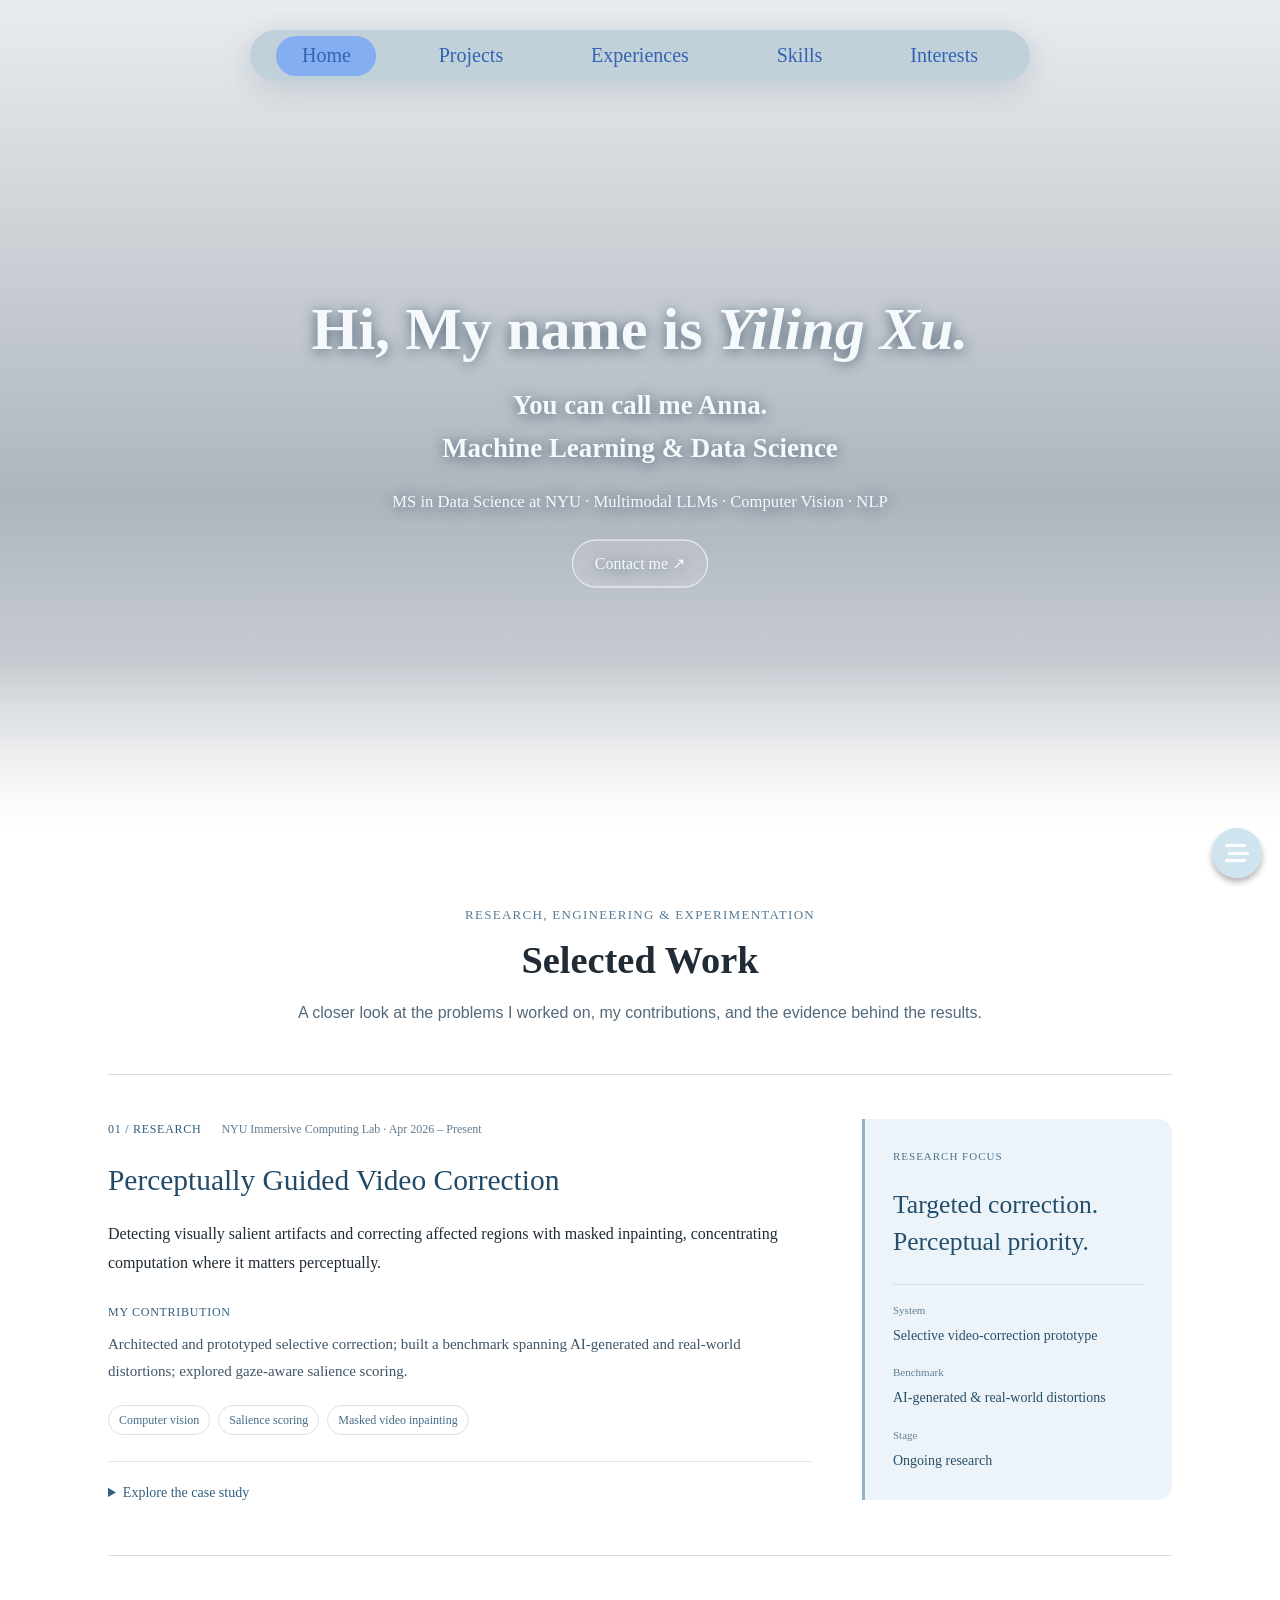
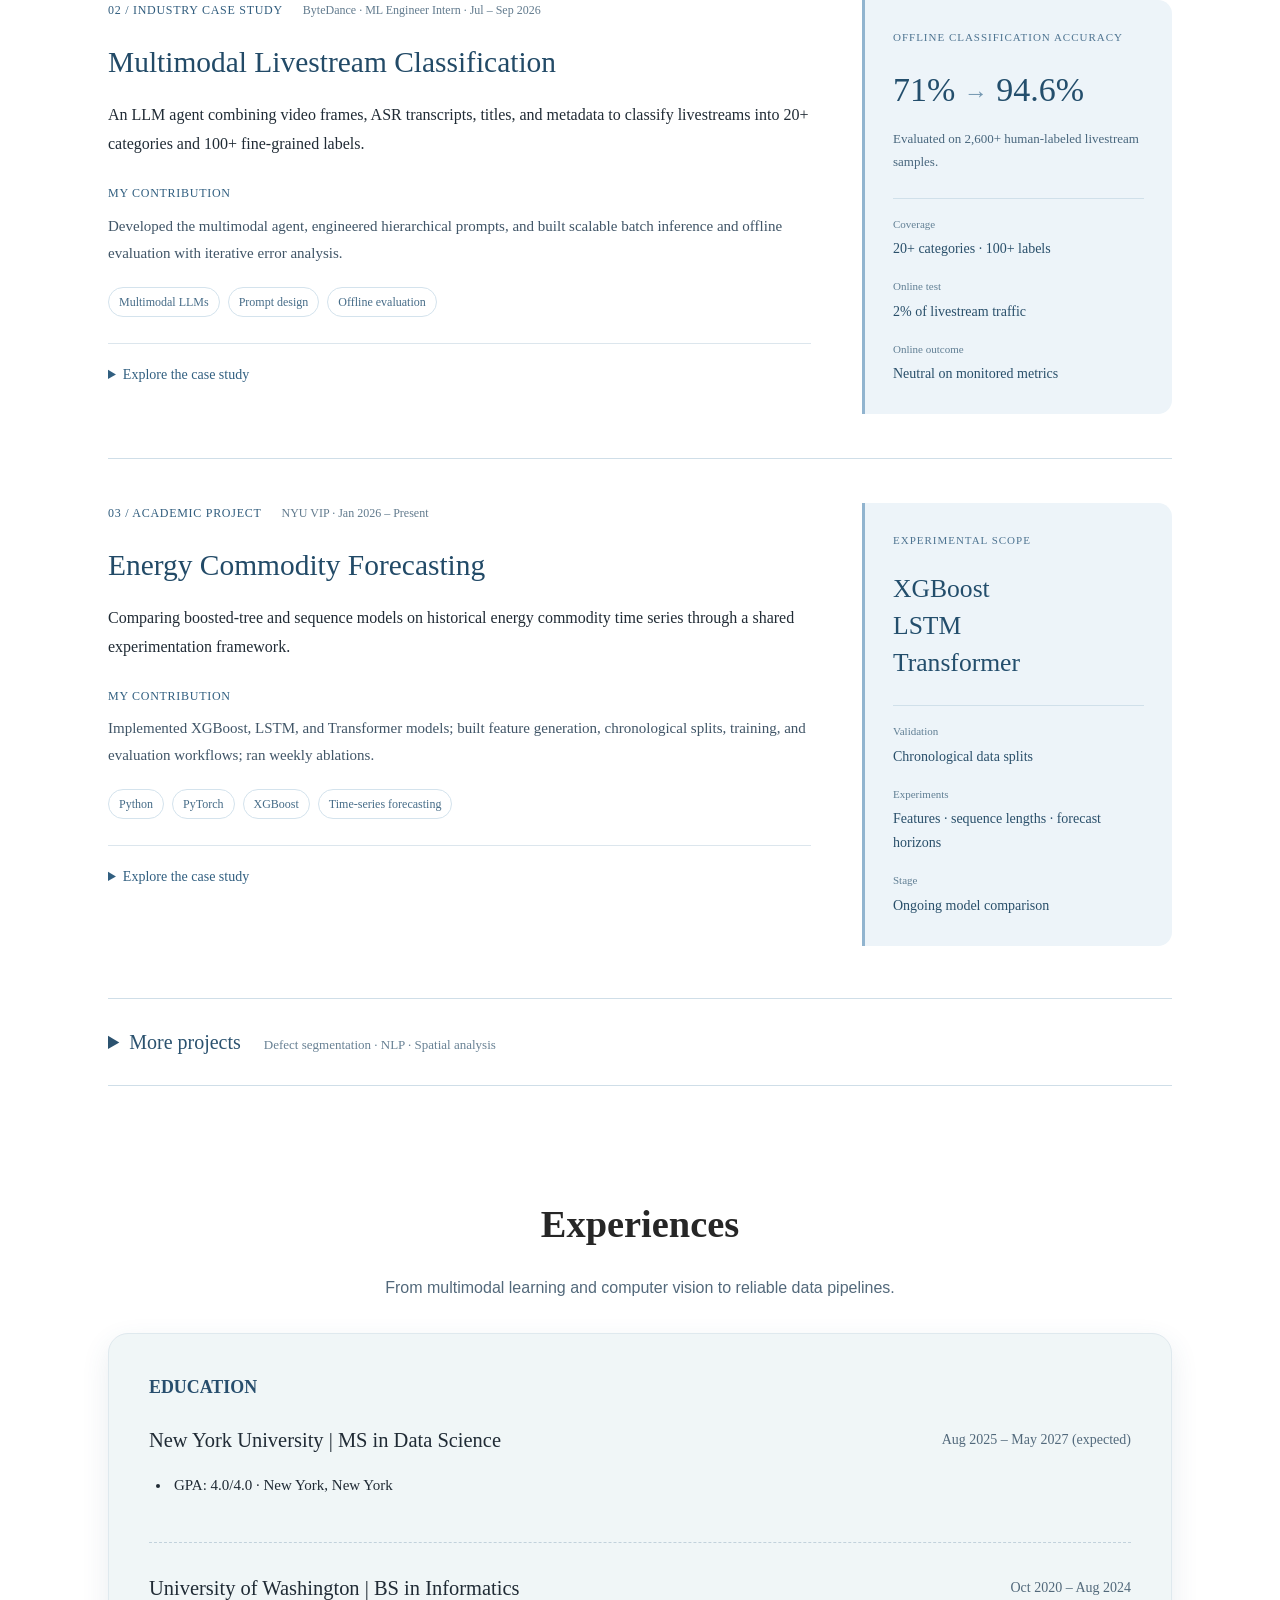
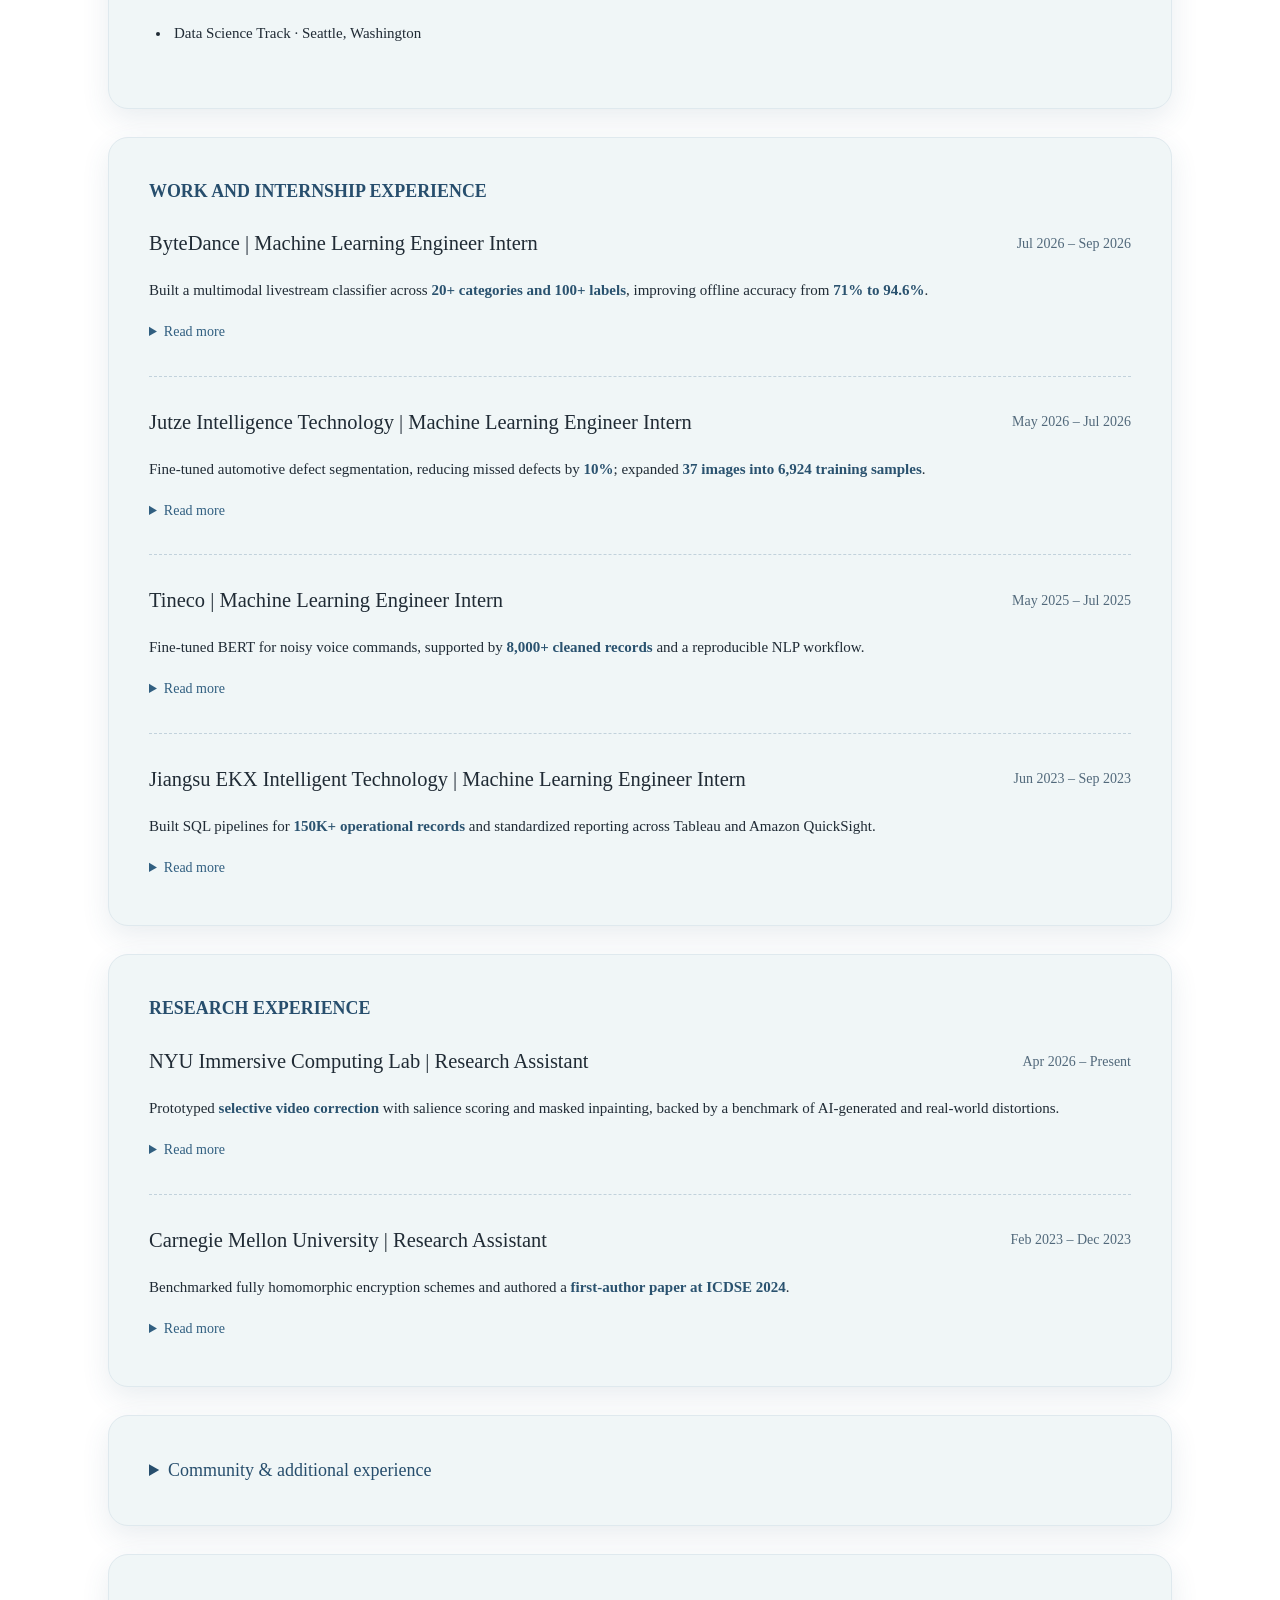
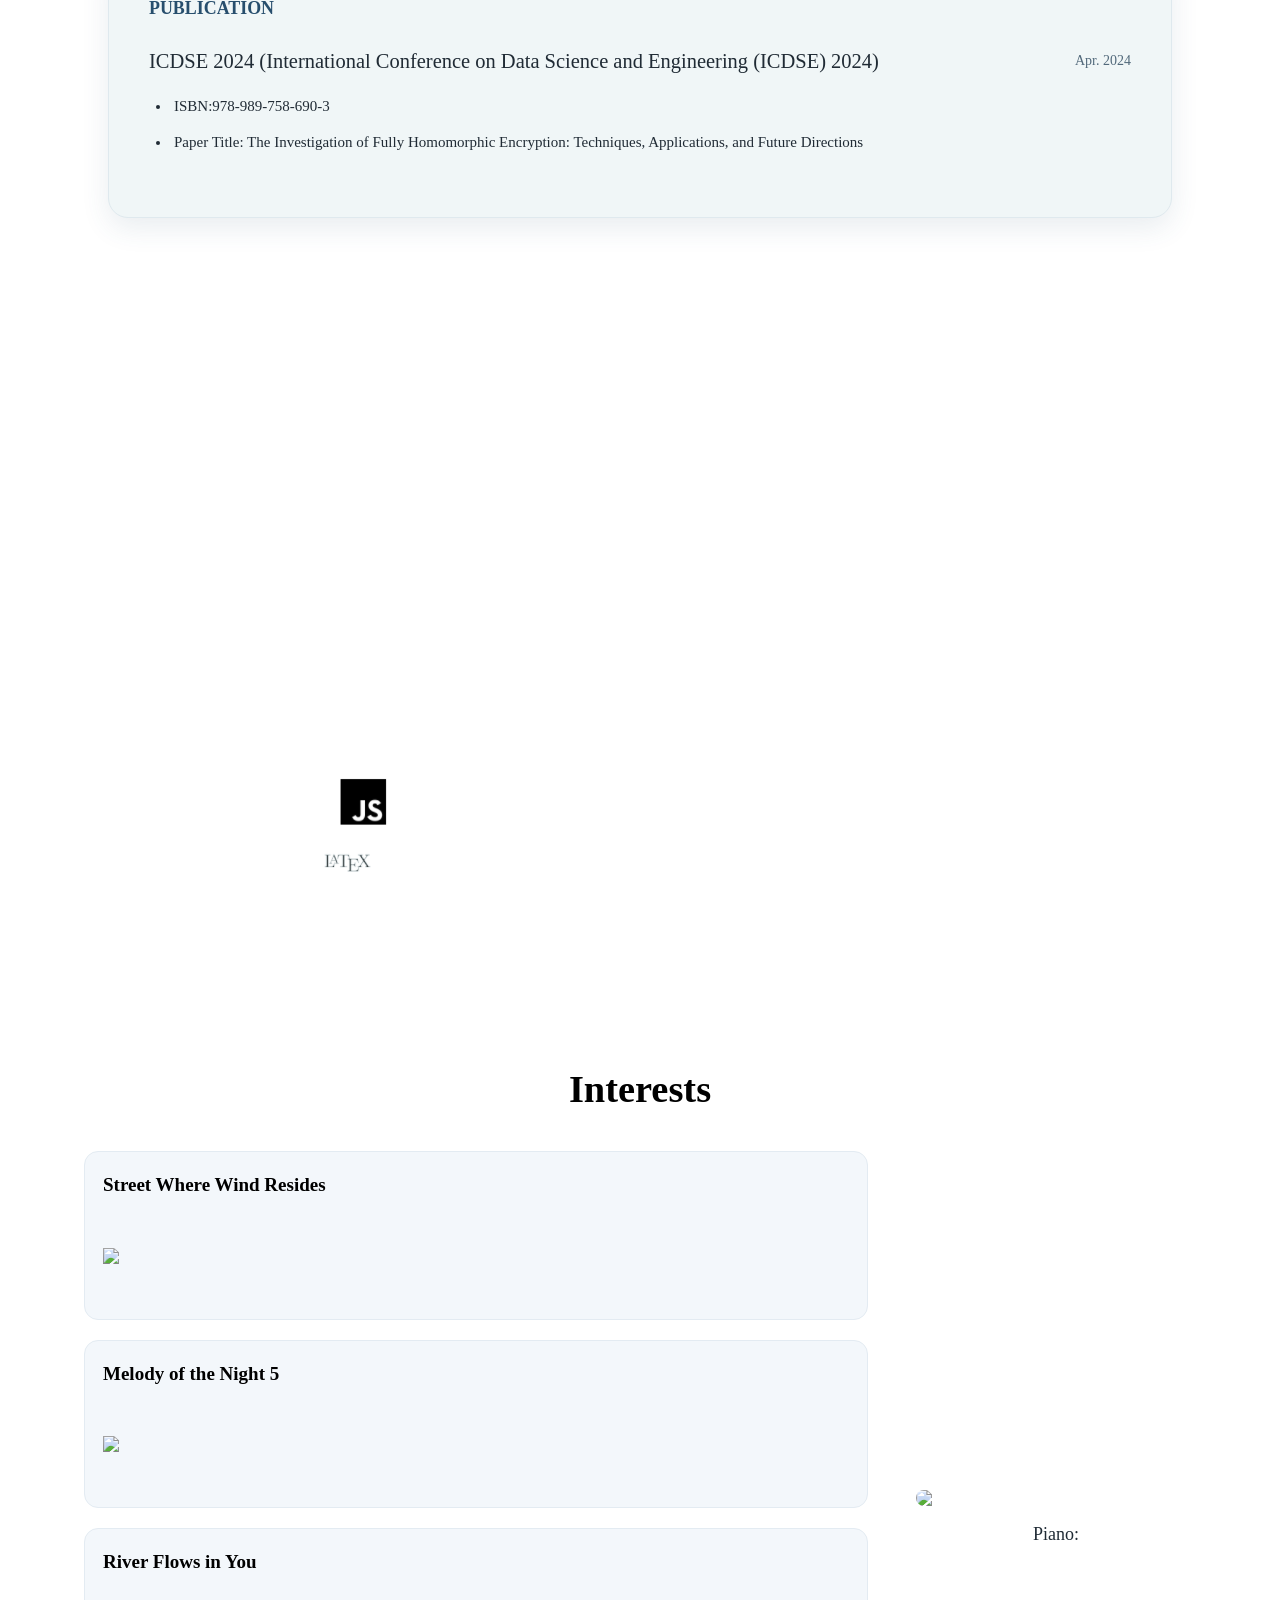
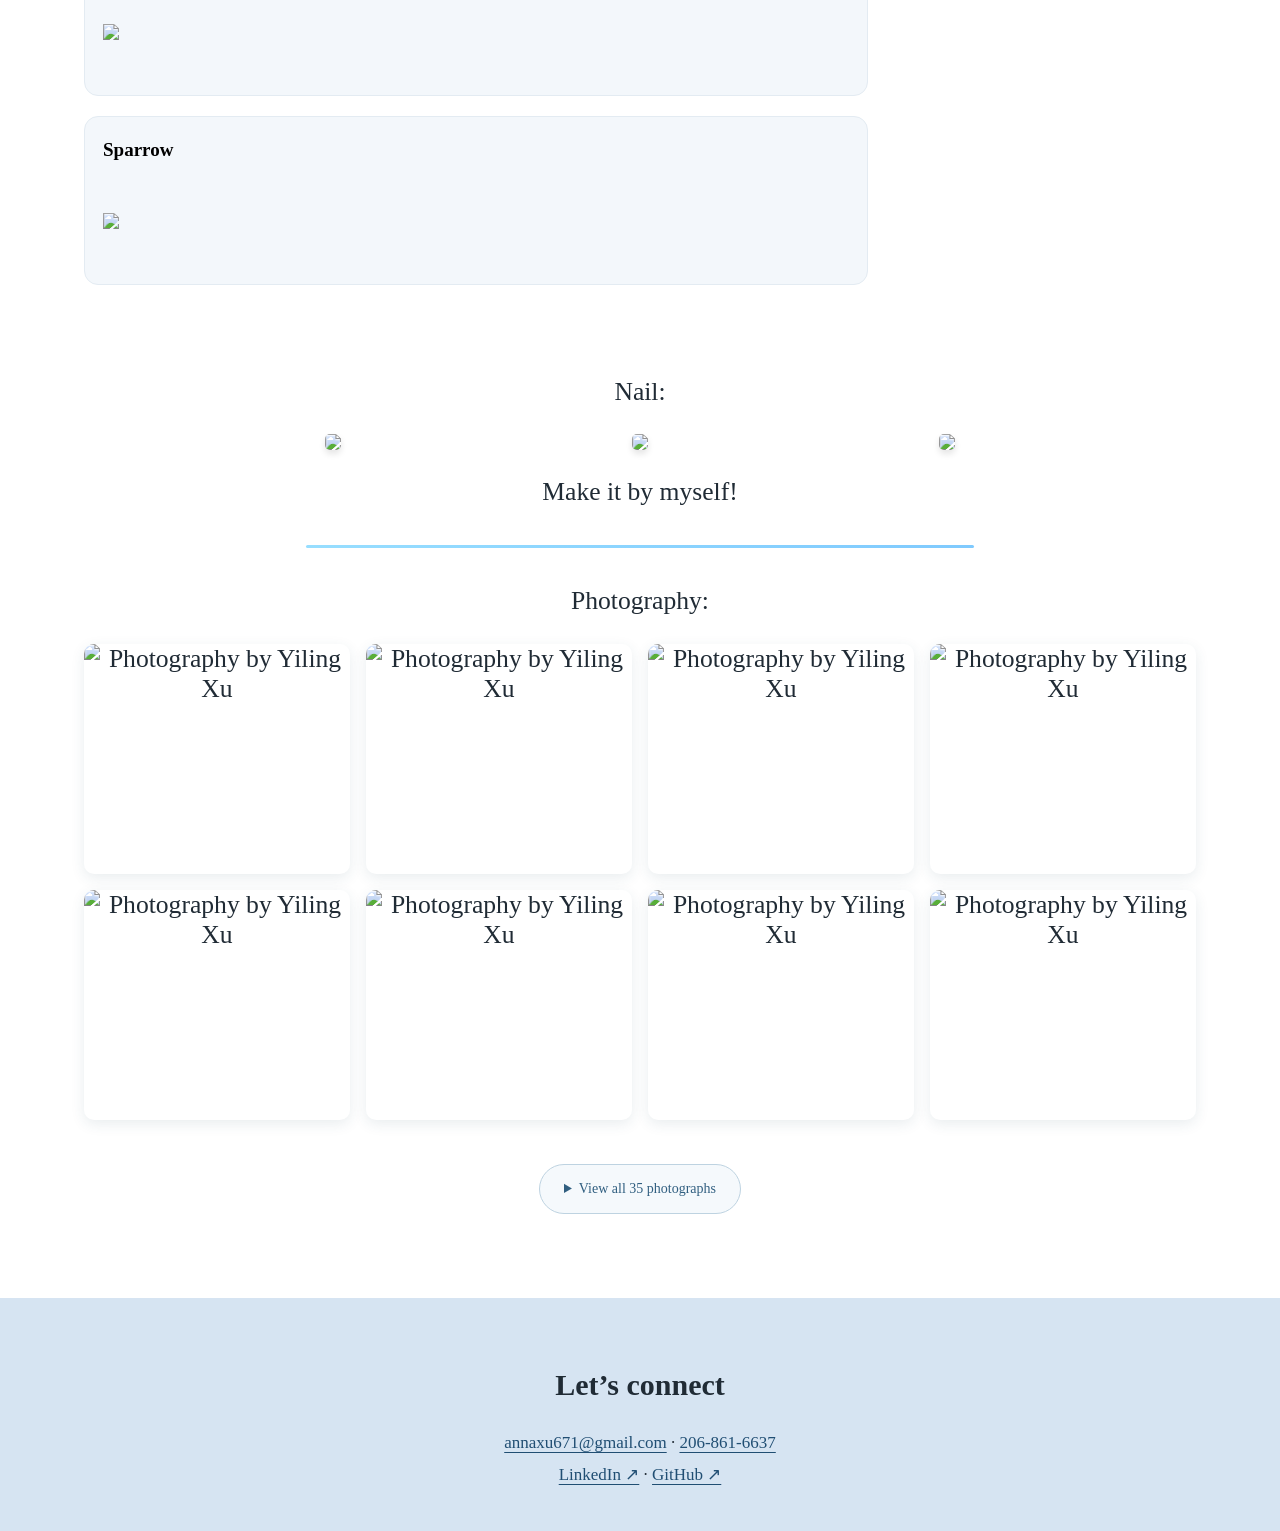
==== commit bc4043e4: "Publish evidence-led research, multimodal classification, and forecasting case studies" ====
--- a/index.html
+++ b/index.html
@@ -1 +1 @@
-<!doctype html><html lang="en"><head><meta charset="UTF-8"><title>Yiling Xu | Machine Learning &amp; Data Science</title><meta name="viewport" content="width=device-width,initial-scale=1"><meta name="description" content="Yiling (Anna) Xu — NYU MS Data Science student working on multimodal LLM agents, computer vision, NLP, and data science."><link rel="stylesheet" href="https://cdnjs.cloudflare.com/ajax/libs/font-awesome/6.4.0/css/all.min.css"><script defer="defer" src="./static/js/main.28ba50c6.js"></script><link href="./static/css/main.d7abcfd9.css" rel="stylesheet"></head><body><div class="Top" id="Home"><ul id="bar"><li class="slide1"></li><li class="slide2"></li><li><a href="#Home">Home</a></li><li><a href="#Projects">Projects</a></li><li><a href="#Experience">Experiences</a></li><li><a href="#Skills">Skills</a></li><li><a href="#Interest">Interests</a></li></ul><div id="intro"><h1>Hi, My name is <i>Yiling Xu.</i></h1><h3>You can call me Anna.<br>Machine Learning &amp; Data Science</h3><p class="intro-summary">MS in Data Science at NYU · Multimodal LLMs · Computer Vision · NLP</p><div class="resume-actions"><a href="mailto:annaxu671@gmail.com">Contact me ↗</a></div></div></div><div class="floating-sidebar"><div class="toggle-button" id="toggle-button"><i class="fa-solid fa-bars-staggered"></i></div><div class="sidebar-content" id="sidebar-content"><ul><li><a href="#Interest"><i class="fa-solid fa-music"></i></a></li><li><a href="#Skills"><i class="fa-solid fa-code"></i></a></li><li><a href="#Experience"><i class="fa-solid fa-laptop-file"></i></a></li><li><a href="#Home"><i class="fa-solid fa-house"></i></a></li></ul></div></div><section id="Projects" class="featured-projects" aria-labelledby="projects-heading"><p class="section-eyebrow">A selection of my work</p><h2 id="projects-heading">Selected Projects</h2><p class="section-intro">Exploring patterns in markets, public conversation, and cities.</p><div class="project-grid"><article class="project-card"><div class="project-visual"><span class="project-number">01 / METHOD</span><svg viewBox="0 0 320 132" role="img" aria-labelledby="pipeline-01"><title id="pipeline-01">Method: Time series to ML models to Evaluation</title><rect x="12" y="41" width="90" height="55" rx="12" fill="#dceaf4"/><text x="57" y="73" text-anchor="middle" fill="#264e6e" font-size="11">Time series</text><path d="M104 68h8m-3-3 3 3-3 3" fill="none" stroke="#5985a5" stroke-width="1.5"/><rect x="114" y="41" width="90" height="55" rx="12" fill="#c6ddef"/><text x="159" y="73" text-anchor="middle" fill="#264e6e" font-size="11">ML models</text><path d="M206 68h8m-3-3 3 3-3 3" fill="none" stroke="#5985a5" stroke-width="1.5"/><rect x="216" y="41" width="90" height="55" rx="12" fill="#adcfe4"/><text x="261" y="73" text-anchor="middle" fill="#264e6e" font-size="11">Evaluation</text></svg></div><div class="project-body"><p class="project-date">Jan 2026 – Present</p><h3>Energy Commodity Forecasting</h3><p class="project-summary">Comparing XGBoost, LSTM, and Transformer models for energy commodity time series.</p><ul class="project-tags" aria-label="Technologies"><li>Python</li><li>PyTorch</li><li>XGBoost</li></ul><details><summary>Methods &amp; details</summary><ul class="project-detail-list"><li>Implemented and compared XGBoost, LSTM, and Transformer models for energy commodity price forecasting from historical time-series data.</li><li>Built a unified Pandas, scikit-learn, and PyTorch framework for preprocessing, feature generation, chronological splits, training, and model evaluation.</li><li>Ran weekly controlled experiments and ablations on forecast horizons, feature configurations, sequence lengths, and error cases.</li></ul></details></div></article><article class="project-card"><div class="project-visual"><span class="project-number">02 / METHOD</span><svg viewBox="0 0 320 132" role="img" aria-labelledby="pipeline-02"><title id="pipeline-02">Method: 100k+ posts to TF-IDF + NMF to Shiny</title><rect x="12" y="41" width="90" height="55" rx="12" fill="#dceaf4"/><text x="57" y="73" text-anchor="middle" fill="#264e6e" font-size="11">100k+ posts</text><path d="M104 68h8m-3-3 3 3-3 3" fill="none" stroke="#5985a5" stroke-width="1.5"/><rect x="114" y="41" width="90" height="55" rx="12" fill="#c6ddef"/><text x="159" y="73" text-anchor="middle" fill="#264e6e" font-size="11">TF-IDF + NMF</text><path d="M206 68h8m-3-3 3 3-3 3" fill="none" stroke="#5985a5" stroke-width="1.5"/><rect x="216" y="41" width="90" height="55" rx="12" fill="#adcfe4"/><text x="261" y="73" text-anchor="middle" fill="#264e6e" font-size="11">Shiny</text></svg></div><div class="project-body"><p class="project-date">May 2024 – Nov 2024</p><h3>COVID-19 Topic Explorer</h3><p class="project-summary">Finding interpretable themes in 100,000+ Twitter posts and presenting them through an interactive Shiny dashboard.</p><ul class="project-tags" aria-label="Technologies"><li>NLP</li><li>NMF</li><li>Shiny</li></ul><details><summary>Methods &amp; details</summary><ul class="project-detail-list"><li>Built an end-to-end text-analysis workflow using 100,000+ COVID-19 Twitter posts and public epidemiological data.</li><li>Engineered TF-IDF and n-gram features and trained NMF topic models to extract interpretable themes from public discussion.</li><li>Developed an interactive Shiny dashboard displaying topic trends over time and across regions alongside case counts and outcome statistics.</li></ul></details></div></article><article class="project-card"><div class="project-visual"><span class="project-number">03 / METHOD</span><svg viewBox="0 0 320 132" role="img" aria-labelledby="pipeline-03"><title id="pipeline-03">Method: Census data to QGIS to Spatial maps</title><rect x="12" y="41" width="90" height="55" rx="12" fill="#dceaf4"/><text x="57" y="73" text-anchor="middle" fill="#264e6e" font-size="11">Census data</text><path d="M104 68h8m-3-3 3 3-3 3" fill="none" stroke="#5985a5" stroke-width="1.5"/><rect x="114" y="41" width="90" height="55" rx="12" fill="#c6ddef"/><text x="159" y="73" text-anchor="middle" fill="#264e6e" font-size="11">QGIS</text><path d="M206 68h8m-3-3 3 3-3 3" fill="none" stroke="#5985a5" stroke-width="1.5"/><rect x="216" y="41" width="90" height="55" rx="12" fill="#adcfe4"/><text x="261" y="73" text-anchor="middle" fill="#264e6e" font-size="11">Spatial maps</text></svg></div><div class="project-body"><p class="project-date">Dec 2023 – Feb 2024</p><h3>Seattle: A Decade of Change</h3><p class="project-summary">Mapping demographic shifts and gentrification across Seattle neighborhoods with 2010–2020 Census data.</p><ul class="project-tags" aria-label="Technologies"><li>QGIS</li><li>Census data</li><li>Spatial analysis</li></ul><details><summary>Methods &amp; details</summary><ul class="project-detail-list"><li>Analyzed 2010–2020 Census data in QGIS to investigate demographic change and gentrification across Seattle neighborhoods.</li><li>Used kernel density estimation, change detection, and proportional symbols to visualize population shifts and communicate findings through maps and a report.</li></ul></details></div></article></div></section><div id="Experience"><h1>Experiences</h1><p class="section-intro">From multimodal learning and computer vision to reliable data pipelines.</p><div id="content"><div class="E" id="Education"><h3>EDUCATION</h3><h4>New York University | MS in Data Science<span class="entry-date">Aug 2025 – May 2027 (expected)</span></h4><ul><li>GPA: 4.0/4.0 · New York, New York</li></ul><hr><h4>University of Washington | BS in Informatics<span class="entry-date">Oct 2020 – Aug 2024</span></h4><ul><li>Data Science Track · Seattle, Washington</li></ul></div><div class="E"><h3>WORK AND INTERNSHIP EXPERIENCE</h3><article class="experience-entry"><h4>ByteDance | Machine Learning Engineer Intern<span class="entry-date">Jul 2026 – Sep 2026</span></h4><p class="entry-summary">Built a multimodal livestream classifier across <strong>20+ categories and 100+ labels</strong>, improving offline accuracy from <strong>71% to 94.6%</strong>.</p><details><summary>Read more</summary><ul><li>Developed an end-to-end multimodal LLM agent integrating video frames, ASR transcripts, titles, and metadata to classify livestream content into 20+ categories and 100+ fine-grained labels.</li><li>Improved offline classification accuracy from 71% to 94.6% through modular, hierarchical prompt design, decision criteria, counterexamples, and iterative error analysis.</li><li>Built scalable batch inference and offline evaluation with parallel processing, majority voting, and confidence-based review; evaluated 2,600+ human-labeled samples using precision, recall, and class-level error analysis.</li><li>Evaluated the agent in an online A/B test on 2% of livestream traffic; observed neutral results on monitored metrics.</li></ul></details></article><article class="experience-entry"><h4>Jutze Intelligence Technology | Machine Learning Engineer Intern<span class="entry-date">May 2026 – Jul 2026</span></h4><p class="entry-summary">Fine-tuned automotive defect segmentation, reducing missed defects by <strong>10%</strong>; expanded <strong>37 images into 6,924 training samples</strong>.</p><details><summary>Read more</summary><ul><li>Fine-tuned a BiSeNet-based semantic segmentation model for automotive surface defect detection, reducing missed defects by 10% compared with the baseline checkpoint.</li><li>Expanded 37 high-resolution annotated images into 6,924 training samples through image tiling and preprocessing while preserving small defect boundaries.</li><li>Evaluated mIoU, class-wise IoU, precision, recall, and visual diagnostics to investigate false positives and missed defects.</li></ul></details></article><article class="experience-entry"><h4>Tineco | Machine Learning Engineer Intern<span class="entry-date">May 2025 – Jul 2025</span></h4><p class="entry-summary">Fine-tuned BERT for noisy voice commands, supported by <strong>8,000+ cleaned records</strong> and a reproducible NLP workflow.</p><details><summary>Read more</summary><ul><li>Fine-tuned a BERT-based multiclass text model to distinguish device faults, user intents, and false triggers in noisy voice commands.</li><li>Cleaned and standardized 8,000+ voice-command records to support training and improve robustness to ambiguous inputs.</li><li>Developed a reproducible NLP workflow for preprocessing, training, evaluation, and batch inference.</li></ul></details></article><article class="experience-entry"><h4>Jiangsu EKX Intelligent Technology | Machine Learning Engineer Intern<span class="entry-date">Jun 2023 – Sep 2023</span></h4><p class="entry-summary">Built SQL pipelines for <strong>150K+ operational records</strong> and standardized reporting across Tableau and Amazon QuickSight.</p><details><summary>Read more</summary><ul><li>Built reusable AWS Redshift SQL pipelines to clean, join, reconcile, and validate 150K+ operational records with anomaly and data-quality checks.</li><li>Centralized KPI definitions in modular SQL transformations and migrated fragmented Tableau dashboards to Amazon QuickSight, improving metric consistency across teams.</li><li>Published curated datasets and self-service dashboards for recurring operational analysis, reducing repeated manual preparation.</li></ul></details></article></div><div class="E"><h3>RESEARCH EXPERIENCE</h3><article class="experience-entry"><h4>NYU Immersive Computing Lab | Research Assistant<span class="entry-date">Apr 2026 – Present</span></h4><p class="entry-summary">Prototyped <strong>selective video correction</strong> with salience scoring and masked inpainting, backed by a benchmark of AI-generated and real-world distortions.</p><details><summary>Read more</summary><ul><li>Architected and prototyped selective video correction that detects perceptually salient artifacts and inpaints only affected regions.</li><li>Created a benchmark spanning AI-generated and real-world distortions to evaluate artifact localization, correction quality, and robustness across failure modes.</li><li>Prototyped gaze-aware salience scoring with efficient masked video inpainting, concentrating computation on perceptually important regions.</li></ul></details></article><article class="experience-entry"><h4>Carnegie Mellon University | Research Assistant<span class="entry-date">Feb 2023 – Dec 2023</span></h4><p class="entry-summary">Benchmarked fully homomorphic encryption schemes and authored a <strong>first-author paper at ICDSE 2024</strong>.</p><details><summary>Read more</summary><ul><li>Designed and automated a benchmarking framework for fully homomorphic encryption schemes across security settings, runtime, ciphertext expansion, memory, and accuracy.</li><li>Led the comparative analysis of performance and security trade-offs and authored the resulting first-author paper, published at ICDSE 2024.</li></ul></details></article></div><details class="E additional-experience"><summary>Community &amp; additional experience</summary><div class="additional-content"><h4>Travel Planner| Automobile Association, UW, Seattle<p>​Oct. 2021 – Aug. 2024</p></h4><ul><li>Organized and coordinated multiple road trips and travel events for association members, worked to ensure seamless logistics and enriching experiences.</li><li>Managed all aspects of trip planning, including route selection, accommodations, transportation, and budgeting.</li><li>Increased participation by 25% through effective communication and event promotion during my serve.</li></ul><hr><h4>Designer and Dancer | Han Chinese Cultural Association, UW, Seattle<p>​Oct. 2021 – Aug. 2024</p></h4><ul><li>Led design initiatives to promote Han Chinese culture, creating posters, digital media, and event materials to enhance the visibility of traditional heritage.</li><li>Acted as a performer in cultural showcases.</li><li>Coordinated with external partners and vendors to secure materials and sponsorships.</li></ul><hr><h4>Operations Assistant | Canteen, UW, Seattle<p>​Oct. 2022 – Oct. 2023</p></h4><ul><li>Assisted in the daily operations of the university canteen.</li><li>Conducted surveys to assess student preferences, implemented improvements in food and beverage offerings, resulting in increased customer satisfaction and a boost in sales by 10% Supported inventory management, coordinating with suppliers and tracking product availability to maintain efficient canteen operations.</li></ul><hr><h4>Voluntary Teacher| Emerson Elementary School, Seattle<p>​Mar. 2023 – May. 2023</p></h4><ul><li>Prepared and delivered English and Math lessons to 32 students at the school.</li><li>Prepared and delivered engaging English and Math lessons.</li></ul></div></details><div class="E"><h3>PUBLICATION</h3><h4>ICDSE 2024 (International Conference on Data Science and Engineering (ICDSE) 2024)<p>Apr. 2024</p></h4><ul><li>ISBN:978-989-758-690-3</li><li>Paper Title: The Investigation of Fully Homomorphic Encryption: Techniques, Applications, and Future Directions</li></ul></div></div></div><div id="Skills"><h1>Skills</h1><div id="three-canvas-container"><div id="three-canvas-renderer"></div><div id="text-container"><p>Programming</p><p class="skill-values">Python, SQL, Java, C++, R, MATLAB, JavaScript/TypeScript, HTML, LaTeX</p><p>Machine Learning &amp; AI</p><p class="skill-values">PyTorch, XGBoost, Transformers, BERT, NLP, Multimodal LLMs, LLM Agents, Fine-tuning, Computer Vision, Time-Series Forecasting</p><p>Data Science &amp; Evaluation</p><p class="skill-values">Pandas, NumPy, scikit-learn, Feature Engineering, Model Evaluation, A/B Testing, Jupyter</p><p>Platforms &amp; Tools</p><p class="skill-values">AWS Redshift, MySQL, MongoDB, Tableau, Amazon QuickSight, Weights &amp; Biases, Git, Linux, QGIS</p></div></div></div><div id="Interest"><h1>Interests</h1><div class="Piano"><div class="audio-container"><div class="audio"><h1>Street Where Wind Resides</h1><div class="track"><img src="play.png" class="playBtn" data-audio="media/风居住的街道.mp3"><div class="waveform"></div></div></div><div class="audio"><h1>Melody of the Night 5</h1><div class="track"><img src="play.png" class="playBtn" data-audio="media/夜的钢琴曲5.mp3"><div class="waveform"></div></div></div><div class="audio"><h1>River Flows in You</h1><div class="track"><img src="play.png" class="playBtn" data-audio="media/River Flows in You.mp3"><div class="waveform"></div></div></div><div class="audio"><h1>Sparrow</h1><div class="track"><img src="play.png" class="playBtn" data-audio="media/麻雀.mp3"><div class="waveform"></div></div></div></div><p><img src="Piano.png" class="pi"> Piano:</p></div><div class="Nail"><p>Nail:</p><ul><li><img src="Nail.JPG"></li><li><img src="Nail2.JPG"></li><li><img src="Nail1.JPG"></li></ul><p>Make it by myself!</p></div><hr><div class="Photography"><p>Photography:</p><ul id="photoset" class="photo-grid"><li><img src="photoset/32.jpg" alt="Photography by Yiling Xu" loading="lazy"></li><li><img src="photoset/33.jpg" alt="Photography by Yiling Xu" loading="lazy"></li><li><img src="photoset/5.jpg" alt="Photography by Yiling Xu" loading="lazy"></li><li><img src="photoset/9.jpg" alt="Photography by Yiling Xu" loading="lazy"></li><li><img src="photoset/12.jpg" alt="Photography by Yiling Xu" loading="lazy"></li><li><img src="photoset/15.jpg" alt="Photography by Yiling Xu" loading="lazy"></li><li><img src="photoset/24.jpg" alt="Photography by Yiling Xu" loading="lazy"></li><li><img src="photoset/7.jpg" alt="Photography by Yiling Xu" loading="lazy"></li></ul><details class="more-photos"><summary>View all 35 photographs</summary><ul class="photo-grid"><li><img src="photoset/1.jpg" alt="Photography by Yiling Xu" loading="lazy"></li><li><img src="photoset/2.jpg" alt="Photography by Yiling Xu" loading="lazy"></li><li><img src="photoset/4.jpg" alt="Photography by Yiling Xu" loading="lazy"></li><li><img src="photoset/6.jpg" alt="Photography by Yiling Xu" loading="lazy"></li><li><img src="photoset/8.jpg" alt="Photography by Yiling Xu" loading="lazy"></li><li><img src="photoset/10.jpg" alt="Photography by Yiling Xu" loading="lazy"></li><li><img src="photoset/11.jpg" alt="Photography by Yiling Xu" loading="lazy"></li><li><img src="photoset/13.jpg" alt="Photography by Yiling Xu" loading="lazy"></li><li><img src="photoset/14.jpg" alt="Photography by Yiling Xu" loading="lazy"></li><li><img src="photoset/17.jpg" alt="Photography by Yiling Xu" loading="lazy"></li><li><img src="photoset/18.jpg" alt="Photography by Yiling Xu" loading="lazy"></li><li><img src="photoset/19.jpg" alt="Photography by Yiling Xu" loading="lazy"></li><li><img src="photoset/20.jpg" alt="Photography by Yiling Xu" loading="lazy"></li><li><img src="photoset/23.jpg" alt="Photography by Yiling Xu" loading="lazy"></li><li><img src="photoset/26.jpg" alt="Photography by Yiling Xu" loading="lazy"></li><li><img src="photoset/29.jpg" alt="Photography by Yiling Xu" loading="lazy"></li><li><img src="photoset/30.jpg" alt="Photography by Yiling Xu" loading="lazy"></li><li><img src="photoset/31.jpg" alt="Photography by Yiling Xu" loading="lazy"></li><li><img src="photoset/34.jpg" alt="Photography by Yiling Xu" loading="lazy"></li><li><img src="photoset/35.jpg" alt="Photography by Yiling Xu" loading="lazy"></li><li><img src="photoset/36.jpg" alt="Photography by Yiling Xu" loading="lazy"></li><li><img src="photoset/3.jpg" alt="Photography by Yiling Xu" loading="lazy"></li><li><img src="photoset/16.jpg" alt="Photography by Yiling Xu" loading="lazy"></li><li><img src="photoset/22.jpg" alt="Photography by Yiling Xu" loading="lazy"></li><li><img src="photoset/25.jpg" alt="Photography by Yiling Xu" loading="lazy"></li><li><img src="photoset/27.jpg" alt="Photography by Yiling Xu" loading="lazy"></li><li><img src="photoset/28.jpeg" alt="Photography by Yiling Xu" loading="lazy"></li></ul></details></div></div><footer id="Contact"><h1>Let’s connect</h1><p><a href="mailto:annaxu671@gmail.com">annaxu671@gmail.com</a> · <a href="tel:+12068616637">206-861-6637</a></p><p><a href="https://linkedin.com/in/yiling-xu-3b525a338" target="_blank" rel="noopener noreferrer">LinkedIn ↗</a> · <a href="https://github.com/AnnaXu6" target="_blank" rel="noopener noreferrer">GitHub ↗</a></p></footer></body></html>+<!doctype html><html lang="en"><head><meta charset="UTF-8"><title>Yiling Xu | Machine Learning &amp; Data Science</title><meta name="viewport" content="width=device-width,initial-scale=1"><meta name="description" content="Yiling (Anna) Xu — NYU MS Data Science student working on multimodal LLM agents, computer vision, NLP, and data science."><link rel="stylesheet" href="https://cdnjs.cloudflare.com/ajax/libs/font-awesome/6.4.0/css/all.min.css"><script defer="defer" src="./static/js/main.28ba50c6.js"></script><link href="./static/css/main.a7376d08.css" rel="stylesheet"></head><body><div class="Top" id="Home"><ul id="bar"><li class="slide1"></li><li class="slide2"></li><li><a href="#Home">Home</a></li><li><a href="#Projects">Projects</a></li><li><a href="#Experience">Experiences</a></li><li><a href="#Skills">Skills</a></li><li><a href="#Interest">Interests</a></li></ul><div id="intro"><h1>Hi, My name is <i>Yiling Xu.</i></h1><h3>You can call me Anna.<br>Machine Learning &amp; Data Science</h3><p class="intro-summary">MS in Data Science at NYU · Multimodal LLMs · Computer Vision · NLP</p><div class="resume-actions"><a href="mailto:annaxu671@gmail.com">Contact me ↗</a></div></div></div><div class="floating-sidebar"><div class="toggle-button" id="toggle-button"><i class="fa-solid fa-bars-staggered"></i></div><div class="sidebar-content" id="sidebar-content"><ul><li><a href="#Interest"><i class="fa-solid fa-music"></i></a></li><li><a href="#Skills"><i class="fa-solid fa-code"></i></a></li><li><a href="#Experience"><i class="fa-solid fa-laptop-file"></i></a></li><li><a href="#Home"><i class="fa-solid fa-house"></i></a></li></ul></div></div><section id="Projects" class="featured-projects" aria-labelledby="projects-heading"><p class="section-eyebrow">Research, engineering &amp; experimentation</p><h2 id="projects-heading">Selected Work</h2><p class="section-intro">A closer look at the problems I worked on, my contributions, and the evidence behind the results.</p><div class="case-studies"><article class="case-study" aria-labelledby="case-01"><div class="case-copy"><p class="case-context"><span>01 / Research</span><span>NYU Immersive Computing Lab · Apr 2026 – Present</span></p><h3 id="case-01">Perceptually Guided Video Correction</h3><p class="case-overview">Detecting visually salient artifacts and correcting affected regions with masked inpainting, concentrating computation where it matters perceptually.</p><p class="case-contribution"><span>My contribution</span>Architected and prototyped selective correction; built a benchmark spanning AI-generated and real-world distortions; explored gaze-aware salience scoring.</p><ul class="project-tags" aria-label="Methods"><li>Computer vision</li><li>Salience scoring</li><li>Masked video inpainting</li></ul><details class="case-details"><summary>Explore the case study</summary><div class="case-detail-grid"><div><h5>Problem</h5><p>Full-video regeneration can spend computation on unaffected content. This research investigates localized correction guided by perceptual salience.</p></div><div><h5>My work</h5><p>Prototyped artifact detection and region-selective correction, created a distortion benchmark, and explored gaze-aware scoring with efficient masked inpainting.</p></div><div><h5>Evaluation</h5><p>The benchmark addresses artifact localization, correction quality, and robustness across diverse distortion types and failure modes.</p></div><div><h5>Current stage</h5><p>An ongoing research prototype. Correction quality, localization, and efficiency remain the focus of evaluation.</p></div></div></details></div><aside class="case-evidence"><p class="evidence-label">Research focus</p><p class="evidence-headline">Targeted correction.<br>Perceptual priority.</p><dl class="evidence-facts"><div><dt>System</dt><dd>Selective video-correction prototype</dd></div><div><dt>Benchmark</dt><dd>AI-generated &amp; real-world distortions</dd></div><div><dt>Stage</dt><dd>Ongoing research</dd></div></dl></aside></article><article class="case-study" aria-labelledby="case-02"><div class="case-copy"><p class="case-context"><span>02 / Industry case study</span><span>ByteDance · ML Engineer Intern · Jul – Sep 2026</span></p><h3 id="case-02">Multimodal Livestream Classification</h3><p class="case-overview">An LLM agent combining video frames, ASR transcripts, titles, and metadata to classify livestreams into 20+ categories and 100+ fine-grained labels.</p><p class="case-contribution"><span>My contribution</span>Developed the multimodal agent, engineered hierarchical prompts, and built scalable batch inference and offline evaluation with iterative error analysis.</p><ul class="project-tags" aria-label="Methods"><li>Multimodal LLMs</li><li>Prompt design</li><li>Offline evaluation</li></ul><details class="case-details"><summary>Explore the case study</summary><div class="case-detail-grid"><div><h5>Problem</h5><p>Livestream classification requires combining visual, spoken, and textual signals while applying a hierarchical taxonomy.</p></div><div><h5>My work</h5><p>Developed modular prompts with classification rules, decision criteria, and counterexamples. Built parallel batch inference with majority voting and confidence-based review.</p></div><div><h5>Evaluation</h5><p>Analyzed precision, recall, and class-level errors across 2,600+ human-labeled examples. Iterative prompt optimization raised offline accuracy from 71% to 94.6%.</p></div><div><h5>Results in context</h5><p>An online A/B test covered 2% of livestream traffic and showed neutral results on monitored metrics. The offline gain is distinct from the online outcome.</p></div></div></details></div><aside class="case-evidence"><p class="evidence-label">Offline classification accuracy</p><p class="evidence-metric">71% <span>→</span> 94.6%</p><p class="evidence-caption">Evaluated on 2,600+ human-labeled livestream samples.</p><dl class="evidence-facts"><div><dt>Coverage</dt><dd>20+ categories · 100+ labels</dd></div><div><dt>Online test</dt><dd>2% of livestream traffic</dd></div><div><dt>Online outcome</dt><dd>Neutral on monitored metrics</dd></div></dl></aside></article><article class="case-study" aria-labelledby="case-03"><div class="case-copy"><p class="case-context"><span>03 / Academic project</span><span>NYU VIP · Jan 2026 – Present</span></p><h3 id="case-03">Energy Commodity Forecasting</h3><p class="case-overview">Comparing boosted-tree and sequence models on historical energy commodity time series through a shared experimentation framework.</p><p class="case-contribution"><span>My contribution</span>Implemented XGBoost, LSTM, and Transformer models; built feature generation, chronological splits, training, and evaluation workflows; ran weekly ablations.</p><ul class="project-tags" aria-label="Methods"><li>Python</li><li>PyTorch</li><li>XGBoost</li><li>Time-series forecasting</li></ul><details class="case-details"><summary>Explore the case study</summary><div class="case-detail-grid"><div><h5>Problem</h5><p>Investigating nonlinear patterns and temporal dependencies in energy commodity prices, with comparisons across forecast horizons.</p></div><div><h5>My work</h5><p>Built a reproducible Pandas, scikit-learn, and PyTorch framework for preprocessing, feature engineering, temporal splits, training, and model comparison.</p></div><div><h5>Evaluation</h5><p>Ran controlled experiments and weekly ablations on feature configurations, sequence lengths, and error cases; examined forecast-horizon errors to guide further experiments.</p></div><div><h5>Current stage</h5><p>Ongoing experimentation and model comparison. The focus is a consistent evaluation process and analysis of where different approaches succeed or fail.</p></div></div></details></div><aside class="case-evidence"><p class="evidence-label">Experimental scope</p><p class="evidence-headline model-names">XGBoost<br>LSTM<br>Transformer</p><dl class="evidence-facts"><div><dt>Validation</dt><dd>Chronological data splits</dd></div><div><dt>Experiments</dt><dd>Features · sequence lengths · forecast horizons</dd></div><div><dt>Stage</dt><dd>Ongoing model comparison</dd></div></dl></aside></article></div><details class="more-projects"><summary>More projects <span>Defect segmentation · NLP · Spatial analysis</span></summary><div class="supporting-grid"><article class="supporting-project"><p class="supporting-context">Industry case study · Jutze · May – Jul 2026</p><h4>Automotive Surface Defect Segmentation</h4><p>Fine-tuned BiSeNet for small surface defects, reducing missed defects by 10% versus the baseline checkpoint.</p><details><summary>Methods &amp; details</summary><ul><li>Transformed 37 high-resolution annotated images into 6,924 training samples through tiling and preprocessing while preserving small defect boundaries.</li><li>Evaluated mIoU, class-wise IoU, precision, recall, and visual diagnostics to investigate missed defects and false positives.</li><li>Work completed as part of a machine learning engineering internship at Jutze Intelligence Technology.</li></ul></details></article><article class="supporting-project"><p class="supporting-context">Academic project · May 2024 – Nov 2024</p><h4>COVID-19 Topic Explorer</h4><p>Finding interpretable themes in 100,000+ Twitter posts and presenting them through an interactive Shiny dashboard.</p><details><summary>Methods &amp; details</summary><ul><li>Built an end-to-end text-analysis workflow using 100,000+ COVID-19 Twitter posts and public epidemiological data.</li><li>Engineered TF-IDF and n-gram features and trained NMF topic models to extract interpretable themes from public discussion.</li><li>Developed an interactive Shiny dashboard displaying topic trends over time and across regions alongside case counts and outcome statistics.</li></ul></details></article><article class="supporting-project"><p class="supporting-context">Academic project · Dec 2023 – Feb 2024</p><h4>Seattle: A Decade of Change</h4><p>Mapping demographic shifts and gentrification across Seattle neighborhoods with 2010–2020 Census data.</p><details><summary>Methods &amp; details</summary><ul><li>Analyzed 2010–2020 Census data in QGIS to investigate demographic change and gentrification across Seattle neighborhoods.</li><li>Used kernel density estimation, change detection, and proportional symbols to visualize population shifts and communicate findings through maps and a report.</li></ul></details></article></div></details></section><div id="Experience"><h1>Experiences</h1><p class="section-intro">From multimodal learning and computer vision to reliable data pipelines.</p><div id="content"><div class="E" id="Education"><h3>EDUCATION</h3><h4>New York University | MS in Data Science<span class="entry-date">Aug 2025 – May 2027 (expected)</span></h4><ul><li>GPA: 4.0/4.0 · New York, New York</li></ul><hr><h4>University of Washington | BS in Informatics<span class="entry-date">Oct 2020 – Aug 2024</span></h4><ul><li>Data Science Track · Seattle, Washington</li></ul></div><div class="E"><h3>WORK AND INTERNSHIP EXPERIENCE</h3><article class="experience-entry"><h4>ByteDance | Machine Learning Engineer Intern<span class="entry-date">Jul 2026 – Sep 2026</span></h4><p class="entry-summary">Built a multimodal livestream classifier across <strong>20+ categories and 100+ labels</strong>, improving offline accuracy from <strong>71% to 94.6%</strong>.</p><details><summary>Read more</summary><ul><li>Developed an end-to-end multimodal LLM agent integrating video frames, ASR transcripts, titles, and metadata to classify livestream content into 20+ categories and 100+ fine-grained labels.</li><li>Improved offline classification accuracy from 71% to 94.6% through modular, hierarchical prompt design, decision criteria, counterexamples, and iterative error analysis.</li><li>Built scalable batch inference and offline evaluation with parallel processing, majority voting, and confidence-based review; evaluated 2,600+ human-labeled samples using precision, recall, and class-level error analysis.</li><li>Evaluated the agent in an online A/B test on 2% of livestream traffic; observed neutral results on monitored metrics.</li></ul></details></article><article class="experience-entry"><h4>Jutze Intelligence Technology | Machine Learning Engineer Intern<span class="entry-date">May 2026 – Jul 2026</span></h4><p class="entry-summary">Fine-tuned automotive defect segmentation, reducing missed defects by <strong>10%</strong>; expanded <strong>37 images into 6,924 training samples</strong>.</p><details><summary>Read more</summary><ul><li>Fine-tuned a BiSeNet-based semantic segmentation model for automotive surface defect detection, reducing missed defects by 10% compared with the baseline checkpoint.</li><li>Expanded 37 high-resolution annotated images into 6,924 training samples through image tiling and preprocessing while preserving small defect boundaries.</li><li>Evaluated mIoU, class-wise IoU, precision, recall, and visual diagnostics to investigate false positives and missed defects.</li></ul></details></article><article class="experience-entry"><h4>Tineco | Machine Learning Engineer Intern<span class="entry-date">May 2025 – Jul 2025</span></h4><p class="entry-summary">Fine-tuned BERT for noisy voice commands, supported by <strong>8,000+ cleaned records</strong> and a reproducible NLP workflow.</p><details><summary>Read more</summary><ul><li>Fine-tuned a BERT-based multiclass text model to distinguish device faults, user intents, and false triggers in noisy voice commands.</li><li>Cleaned and standardized 8,000+ voice-command records to support training and improve robustness to ambiguous inputs.</li><li>Developed a reproducible NLP workflow for preprocessing, training, evaluation, and batch inference.</li></ul></details></article><article class="experience-entry"><h4>Jiangsu EKX Intelligent Technology | Machine Learning Engineer Intern<span class="entry-date">Jun 2023 – Sep 2023</span></h4><p class="entry-summary">Built SQL pipelines for <strong>150K+ operational records</strong> and standardized reporting across Tableau and Amazon QuickSight.</p><details><summary>Read more</summary><ul><li>Built reusable AWS Redshift SQL pipelines to clean, join, reconcile, and validate 150K+ operational records with anomaly and data-quality checks.</li><li>Centralized KPI definitions in modular SQL transformations and migrated fragmented Tableau dashboards to Amazon QuickSight, improving metric consistency across teams.</li><li>Published curated datasets and self-service dashboards for recurring operational analysis, reducing repeated manual preparation.</li></ul></details></article></div><div class="E"><h3>RESEARCH EXPERIENCE</h3><article class="experience-entry"><h4>NYU Immersive Computing Lab | Research Assistant<span class="entry-date">Apr 2026 – Present</span></h4><p class="entry-summary">Prototyped <strong>selective video correction</strong> with salience scoring and masked inpainting, backed by a benchmark of AI-generated and real-world distortions.</p><details><summary>Read more</summary><ul><li>Architected and prototyped selective video correction that detects perceptually salient artifacts and inpaints only affected regions.</li><li>Created a benchmark spanning AI-generated and real-world distortions to evaluate artifact localization, correction quality, and robustness across failure modes.</li><li>Prototyped gaze-aware salience scoring with efficient masked video inpainting, concentrating computation on perceptually important regions.</li></ul></details></article><article class="experience-entry"><h4>Carnegie Mellon University | Research Assistant<span class="entry-date">Feb 2023 – Dec 2023</span></h4><p class="entry-summary">Benchmarked fully homomorphic encryption schemes and authored a <strong>first-author paper at ICDSE 2024</strong>.</p><details><summary>Read more</summary><ul><li>Designed and automated a benchmarking framework for fully homomorphic encryption schemes across security settings, runtime, ciphertext expansion, memory, and accuracy.</li><li>Led the comparative analysis of performance and security trade-offs and authored the resulting first-author paper, published at ICDSE 2024.</li></ul></details></article></div><details class="E additional-experience"><summary>Community &amp; additional experience</summary><div class="additional-content"><h4>Travel Planner| Automobile Association, UW, Seattle<p>​Oct. 2021 – Aug. 2024</p></h4><ul><li>Organized and coordinated multiple road trips and travel events for association members, worked to ensure seamless logistics and enriching experiences.</li><li>Managed all aspects of trip planning, including route selection, accommodations, transportation, and budgeting.</li><li>Increased participation by 25% through effective communication and event promotion during my serve.</li></ul><hr><h4>Designer and Dancer | Han Chinese Cultural Association, UW, Seattle<p>​Oct. 2021 – Aug. 2024</p></h4><ul><li>Led design initiatives to promote Han Chinese culture, creating posters, digital media, and event materials to enhance the visibility of traditional heritage.</li><li>Acted as a performer in cultural showcases.</li><li>Coordinated with external partners and vendors to secure materials and sponsorships.</li></ul><hr><h4>Operations Assistant | Canteen, UW, Seattle<p>​Oct. 2022 – Oct. 2023</p></h4><ul><li>Assisted in the daily operations of the university canteen.</li><li>Conducted surveys to assess student preferences, implemented improvements in food and beverage offerings, resulting in increased customer satisfaction and a boost in sales by 10% Supported inventory management, coordinating with suppliers and tracking product availability to maintain efficient canteen operations.</li></ul><hr><h4>Voluntary Teacher| Emerson Elementary School, Seattle<p>​Mar. 2023 – May. 2023</p></h4><ul><li>Prepared and delivered English and Math lessons to 32 students at the school.</li><li>Prepared and delivered engaging English and Math lessons.</li></ul></div></details><div class="E"><h3>PUBLICATION</h3><h4>ICDSE 2024 (International Conference on Data Science and Engineering (ICDSE) 2024)<p>Apr. 2024</p></h4><ul><li>ISBN:978-989-758-690-3</li><li>Paper Title: The Investigation of Fully Homomorphic Encryption: Techniques, Applications, and Future Directions</li></ul></div></div></div><div id="Skills"><h1>Skills</h1><div id="three-canvas-container"><div id="three-canvas-renderer"></div><div id="text-container"><p>Programming</p><p class="skill-values">Python, SQL, Java, C++, R, MATLAB, JavaScript/TypeScript, HTML, LaTeX</p><p>Machine Learning &amp; AI</p><p class="skill-values">PyTorch, XGBoost, Transformers, BERT, NLP, Multimodal LLMs, LLM Agents, Fine-tuning, Computer Vision, Time-Series Forecasting</p><p>Data Science &amp; Evaluation</p><p class="skill-values">Pandas, NumPy, scikit-learn, Feature Engineering, Model Evaluation, A/B Testing, Jupyter</p><p>Platforms &amp; Tools</p><p class="skill-values">AWS Redshift, MySQL, MongoDB, Tableau, Amazon QuickSight, Weights &amp; Biases, Git, Linux, QGIS</p></div></div></div><div id="Interest"><h1>Interests</h1><div class="Piano"><div class="audio-container"><div class="audio"><h1>Street Where Wind Resides</h1><div class="track"><img src="play.png" class="playBtn" data-audio="media/风居住的街道.mp3"><div class="waveform"></div></div></div><div class="audio"><h1>Melody of the Night 5</h1><div class="track"><img src="play.png" class="playBtn" data-audio="media/夜的钢琴曲5.mp3"><div class="waveform"></div></div></div><div class="audio"><h1>River Flows in You</h1><div class="track"><img src="play.png" class="playBtn" data-audio="media/River Flows in You.mp3"><div class="waveform"></div></div></div><div class="audio"><h1>Sparrow</h1><div class="track"><img src="play.png" class="playBtn" data-audio="media/麻雀.mp3"><div class="waveform"></div></div></div></div><p><img src="Piano.png" class="pi"> Piano:</p></div><div class="Nail"><p>Nail:</p><ul><li><img src="Nail.JPG"></li><li><img src="Nail2.JPG"></li><li><img src="Nail1.JPG"></li></ul><p>Make it by myself!</p></div><hr><div class="Photography"><p>Photography:</p><ul id="photoset" class="photo-grid"><li><img src="photoset/32.jpg" alt="Photography by Yiling Xu" loading="lazy"></li><li><img src="photoset/33.jpg" alt="Photography by Yiling Xu" loading="lazy"></li><li><img src="photoset/5.jpg" alt="Photography by Yiling Xu" loading="lazy"></li><li><img src="photoset/9.jpg" alt="Photography by Yiling Xu" loading="lazy"></li><li><img src="photoset/12.jpg" alt="Photography by Yiling Xu" loading="lazy"></li><li><img src="photoset/15.jpg" alt="Photography by Yiling Xu" loading="lazy"></li><li><img src="photoset/24.jpg" alt="Photography by Yiling Xu" loading="lazy"></li><li><img src="photoset/7.jpg" alt="Photography by Yiling Xu" loading="lazy"></li></ul><details class="more-photos"><summary>View all 35 photographs</summary><ul class="photo-grid"><li><img src="photoset/1.jpg" alt="Photography by Yiling Xu" loading="lazy"></li><li><img src="photoset/2.jpg" alt="Photography by Yiling Xu" loading="lazy"></li><li><img src="photoset/4.jpg" alt="Photography by Yiling Xu" loading="lazy"></li><li><img src="photoset/6.jpg" alt="Photography by Yiling Xu" loading="lazy"></li><li><img src="photoset/8.jpg" alt="Photography by Yiling Xu" loading="lazy"></li><li><img src="photoset/10.jpg" alt="Photography by Yiling Xu" loading="lazy"></li><li><img src="photoset/11.jpg" alt="Photography by Yiling Xu" loading="lazy"></li><li><img src="photoset/13.jpg" alt="Photography by Yiling Xu" loading="lazy"></li><li><img src="photoset/14.jpg" alt="Photography by Yiling Xu" loading="lazy"></li><li><img src="photoset/17.jpg" alt="Photography by Yiling Xu" loading="lazy"></li><li><img src="photoset/18.jpg" alt="Photography by Yiling Xu" loading="lazy"></li><li><img src="photoset/19.jpg" alt="Photography by Yiling Xu" loading="lazy"></li><li><img src="photoset/20.jpg" alt="Photography by Yiling Xu" loading="lazy"></li><li><img src="photoset/23.jpg" alt="Photography by Yiling Xu" loading="lazy"></li><li><img src="photoset/26.jpg" alt="Photography by Yiling Xu" loading="lazy"></li><li><img src="photoset/29.jpg" alt="Photography by Yiling Xu" loading="lazy"></li><li><img src="photoset/30.jpg" alt="Photography by Yiling Xu" loading="lazy"></li><li><img src="photoset/31.jpg" alt="Photography by Yiling Xu" loading="lazy"></li><li><img src="photoset/34.jpg" alt="Photography by Yiling Xu" loading="lazy"></li><li><img src="photoset/35.jpg" alt="Photography by Yiling Xu" loading="lazy"></li><li><img src="photoset/36.jpg" alt="Photography by Yiling Xu" loading="lazy"></li><li><img src="photoset/3.jpg" alt="Photography by Yiling Xu" loading="lazy"></li><li><img src="photoset/16.jpg" alt="Photography by Yiling Xu" loading="lazy"></li><li><img src="photoset/22.jpg" alt="Photography by Yiling Xu" loading="lazy"></li><li><img src="photoset/25.jpg" alt="Photography by Yiling Xu" loading="lazy"></li><li><img src="photoset/27.jpg" alt="Photography by Yiling Xu" loading="lazy"></li><li><img src="photoset/28.jpeg" alt="Photography by Yiling Xu" loading="lazy"></li></ul></details></div></div><footer id="Contact"><h1>Let’s connect</h1><p><a href="mailto:annaxu671@gmail.com">annaxu671@gmail.com</a> · <a href="tel:+12068616637">206-861-6637</a></p><p><a href="https://linkedin.com/in/yiling-xu-3b525a338" target="_blank" rel="noopener noreferrer">LinkedIn ↗</a> · <a href="https://github.com/AnnaXu6" target="_blank" rel="noopener noreferrer">GitHub ↗</a></p></footer></body></html>
--- a/static/css/main.a7376d08.css
+++ b/static/css/main.a7376d08.css
@@ -0,0 +1 @@
+@font-face{font-family:PortfolioDisplay;src:url(../../static/media/%E4%BC%98%E8%AE%BE%E6%A0%87%E9%A2%98%E9%BB%91.ccdd188b73ad41f90e61.ttf) format("truetype")}@media (min-width:768px){#bar li a{font-size:16px;padding:5px}}@media (min-width:1024px){#bar li a{font-size:30px;padding:5px 45px}}@media (max-width:500px){.Piano{align-items:center;flex-direction:column}}@keyframes animate-gradient{0%{background-position:0 50%}50%{background-position:100% 50%}to{background-position:0 50%}}@media (max-width:768px){.sidebar-content{width:150px}.toggle-button{height:50px;width:50px}.toggle-button i{font-size:20px}}@media (max-width:480px){.sidebar-content{width:120px}.toggle-button{height:40px;width:40px}.toggle-button i{font-size:18px}}body{-webkit-font-smoothing:antialiased;-moz-osx-font-smoothing:grayscale;font-family:-apple-system,BlinkMacSystemFont,Segoe UI,Roboto,Oxygen,Ubuntu,Cantarell,Fira Sans,Droid Sans,Helvetica Neue,sans-serif}*,body{margin:0}*{box-sizing:border-box;padding:0}.Top{background-image:url(../../static/media/background.231e7e45876b669381fc.jpeg);background-size:cover;filter:blur(0);height:100vh;mask-image:linear-gradient(180deg,#000 80%,#0000);-webkit-mask-image:linear-gradient(180deg,#000 80%,#0000);overflow:hidden;transition:filter .5s ease-out;z-index:5}#bar,.Top{align-items:center;display:flex;justify-content:space-around;position:relative}#bar{background:rgba(191,207,217,.911);border:none;border-radius:10em;box-shadow:20px 40px 40px #686868a3;list-style:none;margin-top:-15%;padding:5px;width:60%}#bar li a{border:none;color:#3364b3;display:inline-block;font:500 calc(8px + 1vw) PortfolioDisplay;outline:none;padding:calc(5px + .1vw) calc(3px + .5vw);position:relative;text-decoration:none;z-index:3}.slide1,.slide2{border-radius:10em;display:inline-block;height:40px;position:absolute;transition:all .6s cubic-bezier(.23,1,.32,1.05)}.slide1{background-color:#84aef2;z-index:2}.slide2{background-color:#aabeff80;box-shadow:inset 0 0 20px #ffffffaa;opacity:0;z-index:1}.squeeze{transform:scale(.9)}#intro{color:rgba(235,241,242,.807);font-size:10px;font:300 calc(6px + .5vw) Bradley Hand;left:0;overflow:auto;position:absolute;text-align:center;top:calc(48% + 10px);width:100%;z-index:3}.floating-sidebar{left:94%;position:fixed;top:90%;transform:translateY(-50%);z-index:1000}.toggle-button{align-items:center;background-color:#accfe491;border-radius:50%;box-shadow:0 4px 6px #0000004d;color:#fff;cursor:pointer;display:flex;height:60px;justify-content:center;position:relative;transition:background-color .3s ease;width:60px;z-index:1100}.toggle-button i{color:#fff;font-size:24px}.toggle-button.active{transform:translateY(-50%) rotate(90deg)}.toggle-button:hover{background-color:#27465b}.sidebar-content{background-color:#accee4c6;border-radius:30px;height:40vh;left:60px;opacity:0;padding-top:20px;position:absolute;top:0;transform:translateY(-90%) translateX(-100%);transition:opacity .3s ease,visibility .3s ease;visibility:hidden;width:100%;z-index:1000}.sidebar-content.active{opacity:1;visibility:visible}.sidebar-content ul{list-style:none}.sidebar-content ul li{margin:10px 0}.sidebar-content ul li a{color:#fff;display:block;font-family:PortfolioDisplay;font-size:20px;padding:8px 18px;text-decoration:none;transition:background-color .3s ease}.sidebar-content ul li a:hover{background-color:#34495e;border-radius:4px}.floating-sidebar,.sidebar-content{transition:all .3s ease}#Experience{padding:5%}#Experience h1{color:hsla(0,0%,7%,.913);font-family:PortfolioDisplay;font-size:calc(20px + 1vw);padding-bottom:1%;text-align:center}#content{margin-top:3%;padding-bottom:1%}.E{background-color:#e2eeee93;border:none;border-radius:1em;box-shadow:10px 10px 10px #7ea9c7d7;font-family:Georgia;margin-top:2%;padding:2.5%;transition:transform 1s ease-out,opacity 1s ease-out}.E,.E.visible{opacity:1;transform:translateX(0)}.E h3{font-size:calc(10px + .5vw)}.E h4{align-items:center;display:flex;font:300 calc(6px + .5vw) Papyrus;justify-content:space-between;padding:1% 2% 0 0}.E ul{font:300 calc(8px + .5vw) Georgia;line-height:1.5;padding:.5% 3% 1%}hr{border-top:1px dashed hsla(180,2%,52%,.733)}#Skills{background-color:#84aef280;background-size:cover;filter:blur(0);mask-image:linear-gradient(180deg,#0000 0,#000000f2 20%,#000 40%,#000 60%,#000000f2 80%,#0000);-webkit-mask-image:linear-gradient(180deg,#0000 0,#000000f2 20%,#000 40%,#000 60%,#000000f2 80%,#0000);padding-bottom:6%;padding-top:6%;position:relative;transition:mask-image .5s ease-out,-webkit-mask-image .5s ease-out;z-index:1}#Skills h1{align-items:center;color:#000;font-family:PortfolioDisplay;font-size:calc(20px + 1vw);margin-bottom:1%;text-align:center}#three-canvas-container{align-items:center;display:flex;height:500px;justify-content:space-between;overflow:hidden;position:relative}#text-container{align-items:flex-start;box-sizing:border-box;display:flex;flex-direction:column;font:500 calc(18px + .5vw) PortfolioDisplay;justify-content:center;line-height:1.5;padding:10px;width:40%}#three-canvas-renderer{background-color:#fff0;height:100%;width:60%}#Interest h1{align-items:center;color:#000;font-family:PortfolioDisplay;font-size:calc(20px + 1vw);text-align:center}.Piano{gap:10px;justify-content:space-between;padding-top:1%}.Piano,.Piano .pi{align-items:center;display:flex}.Piano .pi{border-radius:10px;margin-bottom:3%;padding-top:10%;width:calc(225px + 3vw)}.Piano p{font-family:PortfolioDisplay;font-size:calc(7px + 1vw);padding-right:15%;text-align:center}.Piano img{flex-shrink:0;height:auto;width:150px}.Piano img:hover{transform:scale(1.15);transition:transform .3s ease}.Piano .audio-container{display:flex;flex:1 1;flex-direction:column}.audio{background:#fff;border-radius:8px;color:#555;height:100px;max-width:900px;padding:10px;transform:scale(.5);transform-origin:center;width:90%}.track{align-items:center;display:flex;margin-top:10px}.track img{cursor:pointer;margin-right:20px;width:70px}.track div{flex:1 1}.Nail ul{grid-gap:20px;display:grid;grid-template-columns:repeat(auto-fill,minmax(200px,1fr));list-style:none;margin:20px 0;max-width:800px;padding:0;width:100%}.Nail img{border-radius:5px;box-shadow:0 4px 6px #0000001a;height:auto;width:calc(100% - 20px)}.Nail,.Photography{align-items:center;display:flex;flex-direction:column;font-family:PortfolioDisplay;font-size:calc(15px + 1vw);padding:20px;text-align:center}.Photography{margin:0 auto;max-width:1200px}#photoset img{border-radius:5px;box-shadow:0 4px 6px #0000001a;height:auto;width:calc(100% - 10px)}#photoset img:hover{transform:scale(1.5);transition:transform .3s ease}#photoset{grid-gap:10px;display:grid;gap:10px;grid-template-columns:repeat(auto-fill,minmax(150px,1fr));list-style:none;margin:20px 0;padding:0;width:100%}#Interest hr{animation:animate-gradient 3s linear infinite;background:linear-gradient(90deg,#6ed1ffb7,#1588fcb2,#024d8bb7);background-size:500% 100%;border:none;border-radius:15px;height:3px;margin:10px auto;width:60%}footer{background-color:#acbfd6;justify-content:space-between;line-height:1.5;mask-image:linear-gradient(180deg,#0000 0,#000 20%);-webkit-mask-image:linear-gradient(180deg,#0000 0,#000 20%);padding-top:5%;text-align:center;transition:mask-image .5s ease-in,-webkit-mask-image .5s ease-in}footer,footer p strong{font-family:PortfolioDisplay}footer p{font-family:Bradley Hand}html{scroll-padding-top:24px}body{color:#202b35}.Top{background-position:50%;height:92svh;max-height:1100px;min-height:680px}.Top:before{background:linear-gradient(180deg,#15365218,#0c213a55 60%,#0c213a22);content:"";inset:0}#bar,.Top:before{position:absolute}#bar{box-shadow:0 8px 30px #12324a26;margin-top:0;padding:8px;top:30px;width:min(780px,calc(100% - 40px))}#bar li a{font-size:clamp(13px,1.6vw,20px);padding:6px clamp(9px,2vw,26px)}#intro{color:#f6f9fc;overflow:visible;padding:0 24px;text-shadow:0 2px 14px #142c46aa;top:50%;transform:translateY(-40%)}#intro h1{font-size:clamp(32px,4.7vw,68px);line-height:1.25}#intro h3{font-size:clamp(20px,2.1vw,30px);line-height:1.6;margin-top:18px}.intro-summary{font-size:clamp(14px,1.3vw,18px);line-height:1.65;margin:18px auto;max-width:680px}.resume-actions{display:flex;flex-wrap:wrap;gap:12px;justify-content:center;margin:24px auto 12px}.resume-actions a{background:#ffffff18;border:1px solid;border-radius:26px;color:inherit;display:inline-block;font-family:inherit;font-size:16px;line-height:1.5;padding:11px 22px;text-decoration:none}.resume-actions a:hover{background:#d7eaff;color:#193e65;text-shadow:none}#Experience{margin:auto;max-width:1160px;padding:clamp(48px,6vw,88px) clamp(18px,4vw,48px)}#Experience h1,#Interest>h1,#Skills h1{font-size:clamp(28px,3vw,42px);margin-bottom:18px}.section-intro{color:#53697b;font-size:16px;line-height:1.65;margin:0 auto 30px;max-width:620px;text-align:center}.E{background:#f0f6f7;border:1px solid #dfe9ee;border-radius:20px;box-shadow:0 10px 28px #355d771c;margin-top:28px;padding:clamp(22px,3.5vw,40px)}.E h3{color:#274e6d;font-size:clamp(16px,1.4vw,19px);margin-bottom:16px}.E h3,.E h4{line-height:1.5}.E h4{flex-wrap:wrap;font-size:clamp(17px,1.6vw,21px);gap:8px 22px;padding:8px 0}.E h4 p,.entry-date{color:#52697b;font-family:inherit;font-size:14px;line-height:1.6}.E ul{font-size:clamp(15px,1.15vw,17px);line-height:1.8;padding:8px 0 12px 22px}.E li{margin-bottom:9px;padding-left:3px}.E hr{border:0;border-top:1px dashed #c2d2dc;margin:22px 0}#Skills{background:linear-gradient(#fff,#e8effd 20%,#edf3fc 80%,#fff);mask-image:none;-webkit-mask-image:none;padding:72px 24px}#three-canvas-container{gap:36px;height:auto;margin:auto;max-width:1100px;min-height:500px;overflow:visible;width:100%}#three-canvas-renderer{flex-shrink:0;height:460px;width:45%}#text-container{padding:20px 0;width:55%}#text-container>p{font-size:clamp(17px,1.7vw,22px)}#text-container .skill-values{font-family:American Typewriter;font-size:16px;line-height:1.75;margin:8px 0 24px}#Interest{margin:auto;max-width:1160px;padding:56px 24px}.Piano{grid-gap:48px;display:grid;gap:48px;grid-template-columns:minmax(0,1fr) 280px;margin:40px auto 64px;padding:0}.Piano .audio-container{gap:20px;min-width:0}.audio{background:#f3f7fb;border:1px solid #e3ebf2;border-radius:14px;height:auto;max-width:none;padding:18px;transform:none;width:100%}.audio h1{font-size:clamp(15px,1.5vw,19px)!important;line-height:1.6;text-align:left!important}.track{gap:16px}.track img{margin-right:0;width:34px}.track div{min-width:0}.Piano p{font-size:18px;padding:0}.Piano .pi{margin:0 auto 18px;max-width:280px;padding:0;width:100%}.Nail,.Photography{font-size:clamp(20px,2vw,28px);padding:28px 0;width:100%}.Nail ul{gap:20px;grid-template-columns:repeat(3,minmax(0,1fr));max-width:900px}#photoset img,.Nail img{width:100%}#photoset{gap:16px;grid-template-columns:repeat(auto-fit,minmax(160px,1fr));margin-top:28px}#photoset img:hover{transform:scale(1.03)}.floating-sidebar{bottom:22px;left:auto;right:18px;top:auto;transform:none}.toggle-button{height:50px;width:50px}.sidebar-content{left:50px}footer{background:#d6e4f2;mask-image:none;-webkit-mask-image:none;padding:64px 24px 40px}footer h1{font-size:30px;margin-bottom:20px}footer p{font-size:17px;line-height:1.9;overflow-wrap:anywhere}footer a{color:#204e73;text-underline-offset:4px}a:focus-visible{outline:3px solid #2359a6;outline-offset:5px}@media (max-width:800px){.E h4,.entry-date{display:block}.entry-date{margin-top:4px}#three-canvas-container{flex-direction:column;gap:12px}#three-canvas-renderer{height:300px;width:100%}#text-container{max-width:620px;padding:0;width:100%}.Piano{gap:24px;grid-template-columns:minmax(0,1fr) 220px}}@media (max-width:560px){.Top{height:100svh;min-height:660px}#bar{padding:7px 3px;top:22px;width:calc(100% - 24px)}#bar li a{font-size:12px;padding:8px 9px}#intro{padding:0 22px;top:47%}#intro h1{margin:auto;max-width:340px}.intro-summary{max-width:290px}.resume-actions{gap:9px}.resume-actions a{font-size:14px;padding:10px 16px}#Experience{padding:44px 16px}.E{border-radius:16px;padding:22px 18px}.E ul{padding-left:18px}#Skills{padding:40px 22px}#Interest{padding:36px 18px}.Piano{grid-template-columns:minmax(0,1fr)}.Piano>p{margin:auto;max-width:220px}.Nail ul{grid-template-columns:1fr;max-width:320px}#photoset{gap:10px;grid-template-columns:repeat(2,minmax(0,1fr))}.toggle-button{height:44px;width:44px}.floating-sidebar{bottom:16px;right:12px}.sidebar-content{left:44px}}@media (prefers-reduced-motion:reduce){*,:after,:before{animation:none!important;transition:none!important}}.featured-projects{margin:0 auto;max-width:1160px;padding:clamp(48px,6vw,80px) clamp(18px,4vw,48px) 20px}.section-eyebrow{color:#577b96;font:500 13px/1.6 Georgia,serif;letter-spacing:.1em;margin-bottom:12px;text-align:center;text-transform:uppercase}.featured-projects h2{color:#202b35;font-family:PortfolioDisplay;font-size:clamp(28px,3vw,42px);margin-bottom:18px;text-align:center}.project-tags{display:flex;flex-wrap:wrap;gap:8px;list-style:none;margin:20px 0;padding:0}.project-tags li{border:1px solid #d4e3ed;border-radius:16px;color:#466c88;font:400 12px/1.5 American Typewriter,serif;padding:5px 10px}.experience-entry summary,.more-photos>summary{color:#315f80;cursor:pointer;font:500 14px/1.7 Georgia,serif;padding:6px 0}.experience-entry+.experience-entry{border-top:1px dashed #c2d2dc;margin-top:26px;padding-top:22px}.entry-summary{font:300 clamp(15px,1.15vw,17px)/1.8 Georgia,serif;margin:10px 0}.entry-summary strong{color:#2a526f;font-weight:600}.experience-entry details{border:0;margin-top:8px;padding:0}.additional-experience>summary{color:#274e6d;cursor:pointer;font:500 18px/1.6 Georgia,serif}.additional-content{padding-top:20px}.more-photos{margin-top:24px;width:100%}.more-photos>summary{background:#f5f9fc;border:1px solid #bed3e1;border-radius:26px;margin:auto;padding:12px 24px;width:fit-content}.photo-grid{grid-gap:16px;display:grid;gap:16px;grid-template-columns:repeat(4,minmax(0,1fr));list-style:none;margin:28px 0 0;padding:0;width:100%}#photoset{grid-template-columns:repeat(4,minmax(0,1fr))}#photoset img,.photo-grid img{border-radius:10px;box-shadow:0 4px 14px #284c641a;display:block;height:230px;object-fit:cover;width:100%}summary:focus-visible{border-radius:4px;outline:3px solid #668db6;outline-offset:5px}@media (max-width:1000px){#photoset,.photo-grid{grid-template-columns:repeat(2,minmax(0,1fr))}}@media (max-width:560px){#bar li a{font-size:11px;padding:8px 6px}.featured-projects{padding:44px 16px 0}#photoset,.photo-grid{gap:10px}#photoset img,.photo-grid img{height:180px}}.featured-projects>.section-intro{margin-bottom:48px;max-width:690px}.case-study{grid-gap:clamp(30px,4vw,64px);align-items:start;border-top:1px solid #cfdee8;display:grid;gap:clamp(30px,4vw,64px);grid-template-columns:minmax(0,1fr) 310px;padding:44px 0}.case-context{color:#627b8e;display:flex;flex-wrap:wrap;font:400 12px/1.7 Georgia,serif;gap:8px 20px;margin-bottom:20px}.case-context>span:first-child{color:#305c7d;letter-spacing:.06em;text-transform:uppercase}.case-copy h3{color:#224a67;font:300 clamp(25px,2.3vw,34px)/1.45 Papyrus,fantasy;margin-bottom:18px}.case-overview{font:300 clamp(16px,1.2vw,18px)/1.8 Georgia,serif}.case-contribution{color:#405567;font:300 15px/1.8 Georgia,serif;margin:24px 0 20px}.case-contribution>span{color:#315f80;display:block;font-size:12px;letter-spacing:.06em;margin-bottom:8px;text-transform:uppercase}.case-evidence{background:#edf4f9;border-left:3px solid #91b4cf;border-radius:0 14px 14px 0;padding:28px}.evidence-label{color:#4d7390;font:400 11px/1.7 Georgia,serif;letter-spacing:.09em;margin-bottom:20px;text-transform:uppercase}.evidence-headline{color:#234e6c;font:400 clamp(23px,2vw,28px)/1.45 Georgia,serif}.evidence-metric{color:#234e6c;font:400 34px/1.35 Georgia,serif;white-space:nowrap}.evidence-metric>span{color:#7397b1;font-size:24px}.evidence-caption{color:#48667d;font:400 13px/1.8 Georgia,serif;margin-top:14px}.evidence-facts{border-top:1px solid #d0e0ea;margin-top:24px}.evidence-facts>div{padding-top:16px}.evidence-facts dt{color:#617f94;font:400 11px/1.7 Georgia,serif}.evidence-facts dd{color:#294f6a;font:400 14px/1.7 Georgia,serif;margin-top:4px}.case-details{border-top:1px solid #dce6ed;margin-top:26px;padding-top:12px}.case-details>summary,.supporting-project summary{color:#315f80;cursor:pointer;font:500 14px/1.8 Georgia,serif;padding:6px 0}.case-detail-grid{grid-gap:22px;display:grid;gap:22px;grid-template-columns:repeat(2,minmax(0,1fr));padding:24px 0 0}.case-detail-grid h5{color:#315f80;font:600 14px/1.7 Georgia,serif;margin-bottom:8px}.case-detail-grid p{color:#405567;font:300 14px/1.8 Georgia,serif}.more-projects{border-bottom:1px solid #cfdee8;border-top:1px solid #cfdee8;margin:8px 0 20px;padding:26px 0}.more-projects>summary{color:#2b526f;cursor:pointer;font:400 20px/1.7 Papyrus,fantasy}.more-projects>summary>span{color:#688194;font:400 13px/1.8 Georgia,serif;margin-left:18px}.supporting-grid{grid-gap:28px;display:grid;gap:28px;grid-template-columns:repeat(3,minmax(0,1fr));margin-top:30px}.supporting-project{min-width:0}.supporting-context{color:#688194;font:400 11px/1.8 Georgia,serif;margin-bottom:12px}.supporting-project h4{color:#2b526f;font:300 20px/1.5 Papyrus,fantasy;margin-bottom:14px}.supporting-project li,.supporting-project>p:not(.supporting-context){font:300 14px/1.8 Georgia,serif}.supporting-project details{margin-top:18px}.supporting-project ul{padding:16px 0 0 18px}.supporting-project li{margin-bottom:12px}@media (max-width:800px){.case-study{gap:28px;grid-template-columns:minmax(0,1fr)}.case-evidence{padding:26px}.evidence-facts{grid-gap:18px;display:grid;gap:18px;grid-template-columns:repeat(3,minmax(0,1fr))}.supporting-grid{grid-template-columns:minmax(0,1fr)}.supporting-project+.supporting-project{border-top:1px dashed #cfdee8;padding-top:24px}}@media (max-width:560px){.featured-projects>.section-intro{margin-bottom:32px}.case-study{padding:32px 0}.case-context{flex-direction:column}.case-detail-grid,.evidence-facts{grid-template-columns:minmax(0,1fr)}.evidence-facts{gap:0}.case-evidence{padding:24px}.evidence-metric{font-size:32px}.more-projects>summary>span{display:block;margin:8px 0 0 20px}}@media (max-width:360px){#bar li a{font-size:10px;padding-inline:4px}}
